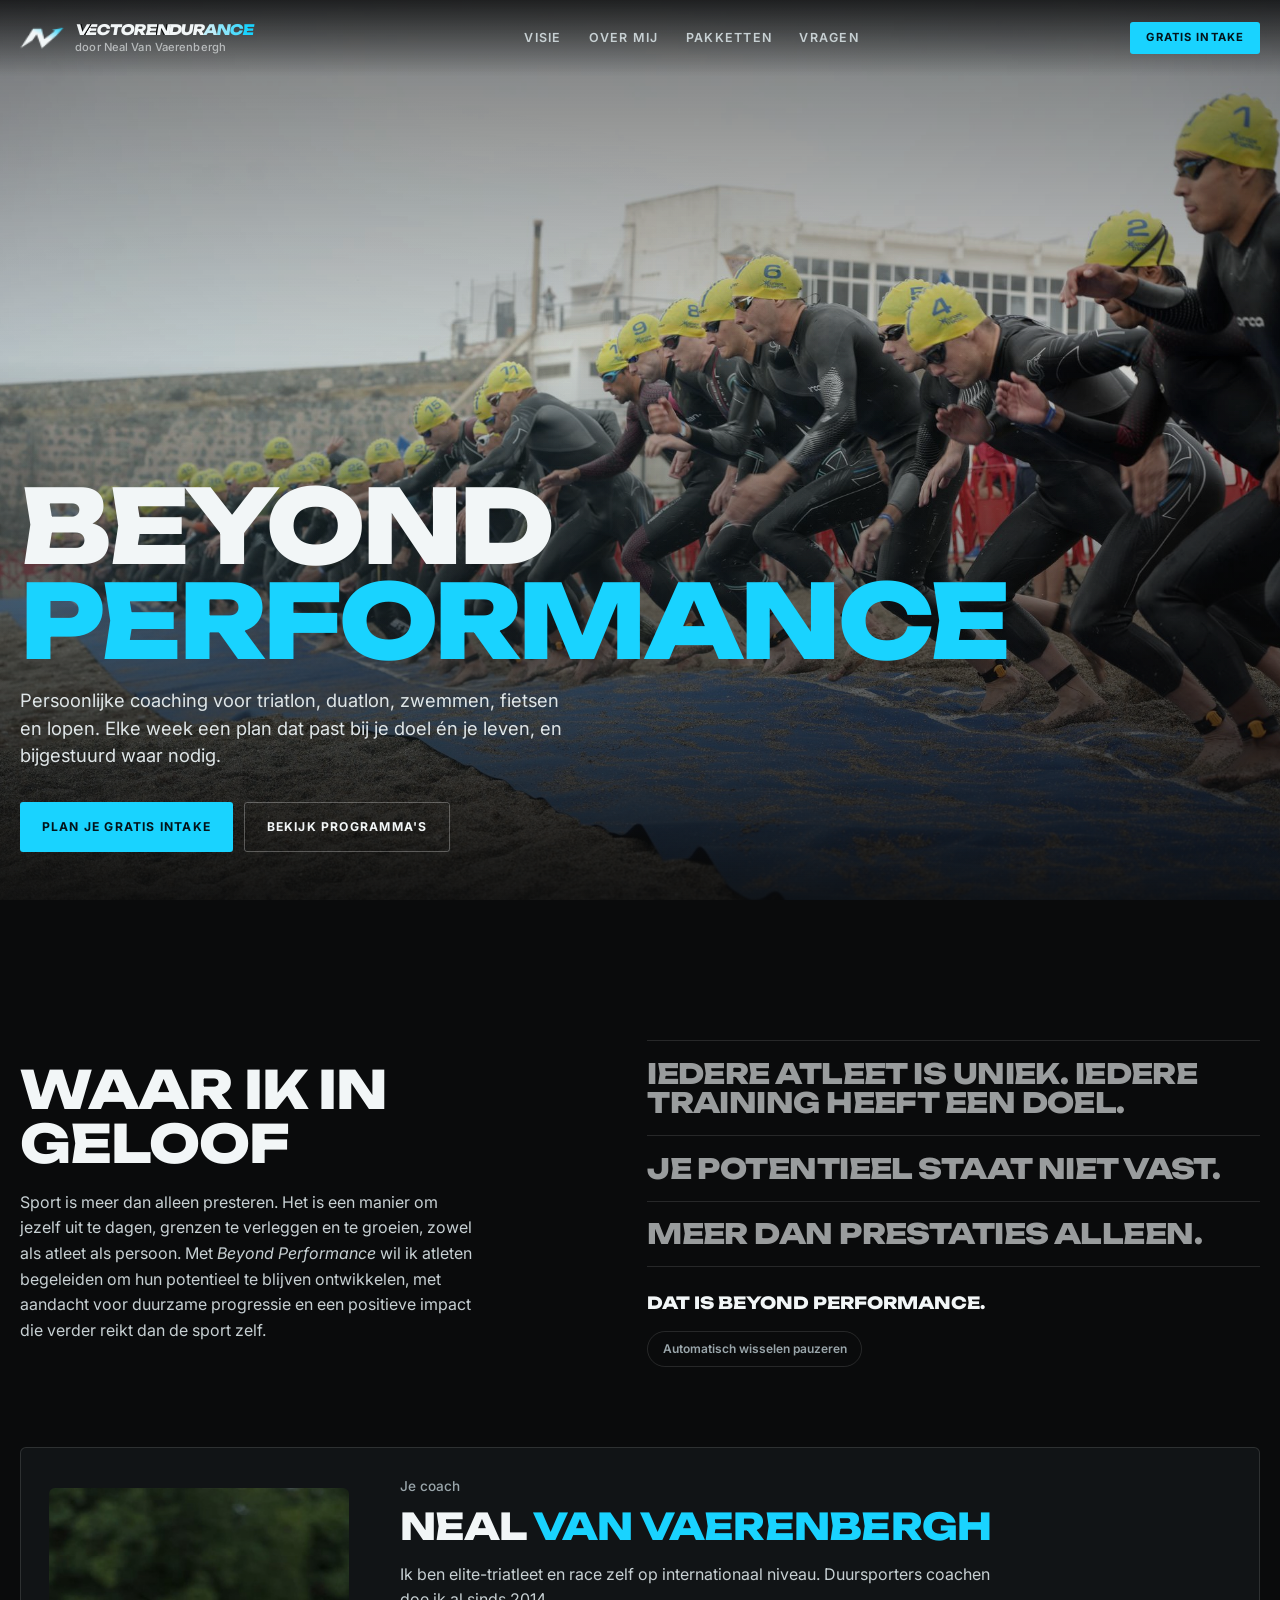
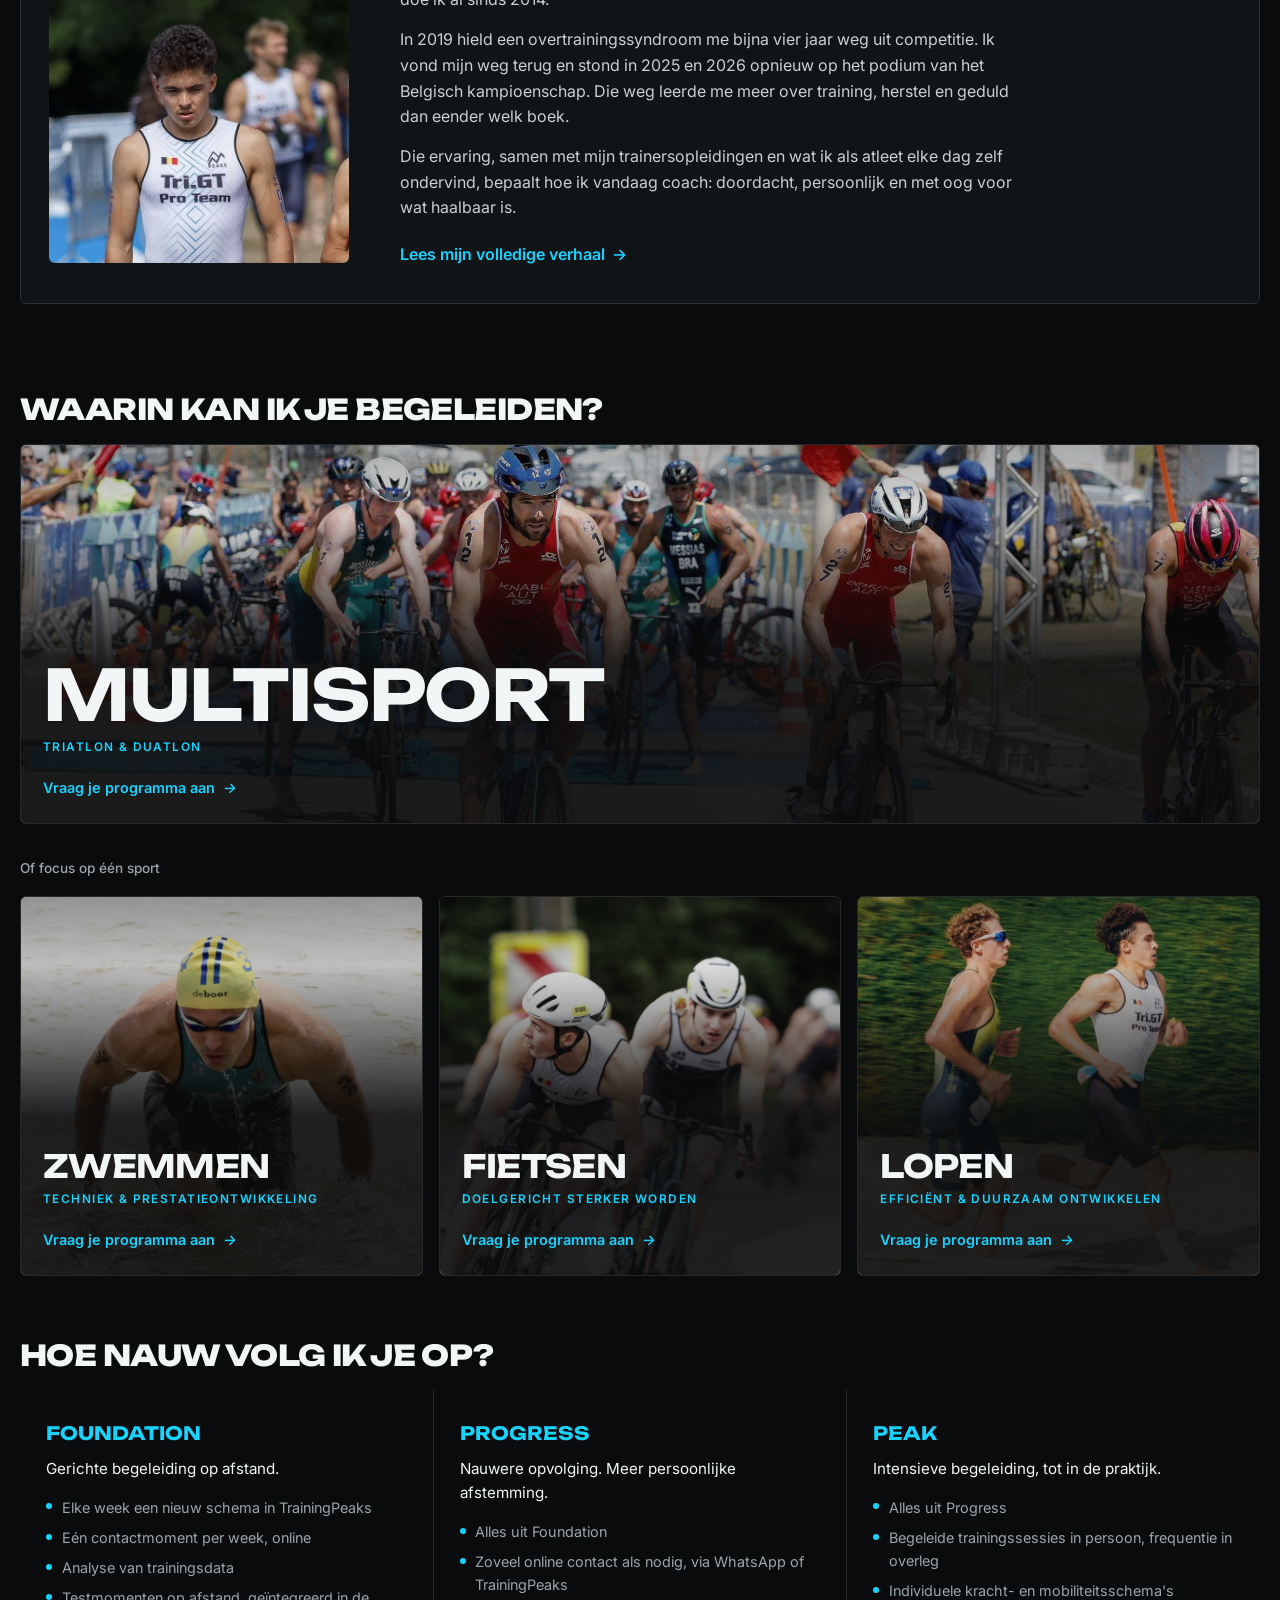
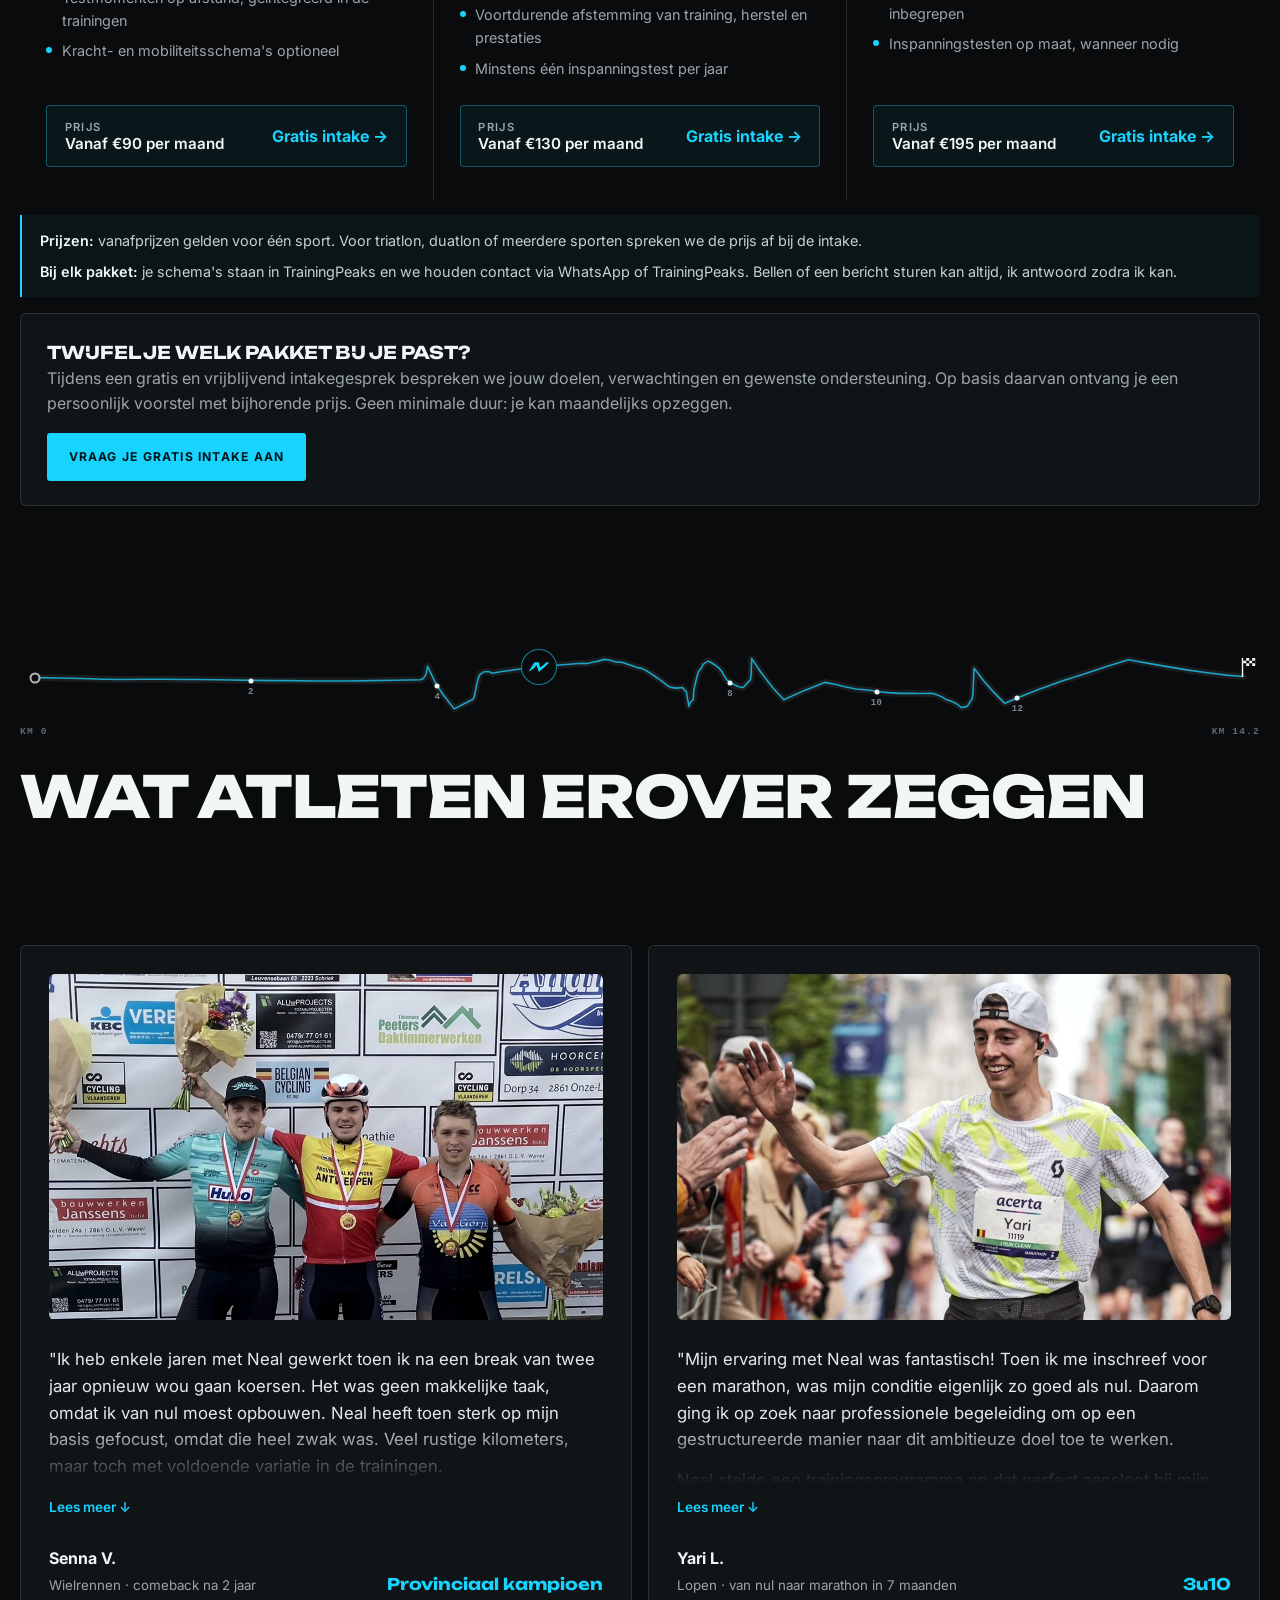
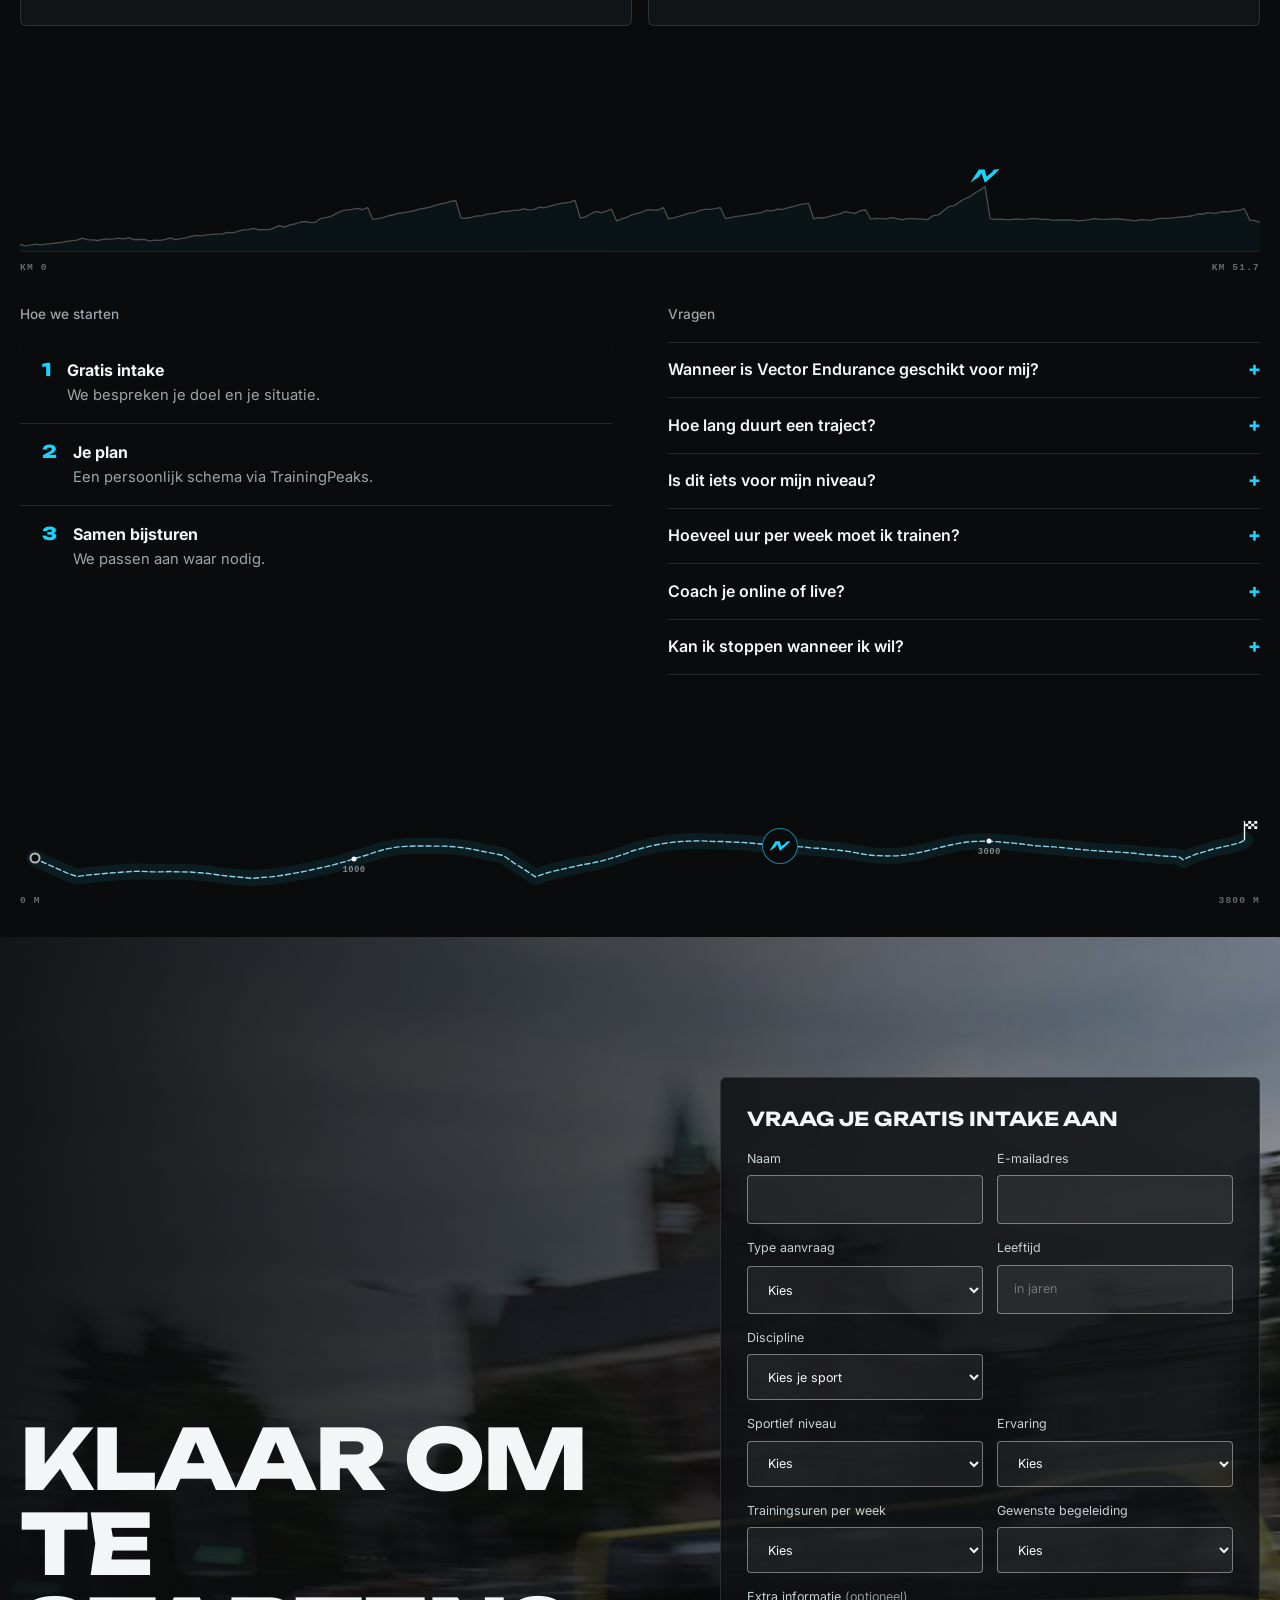
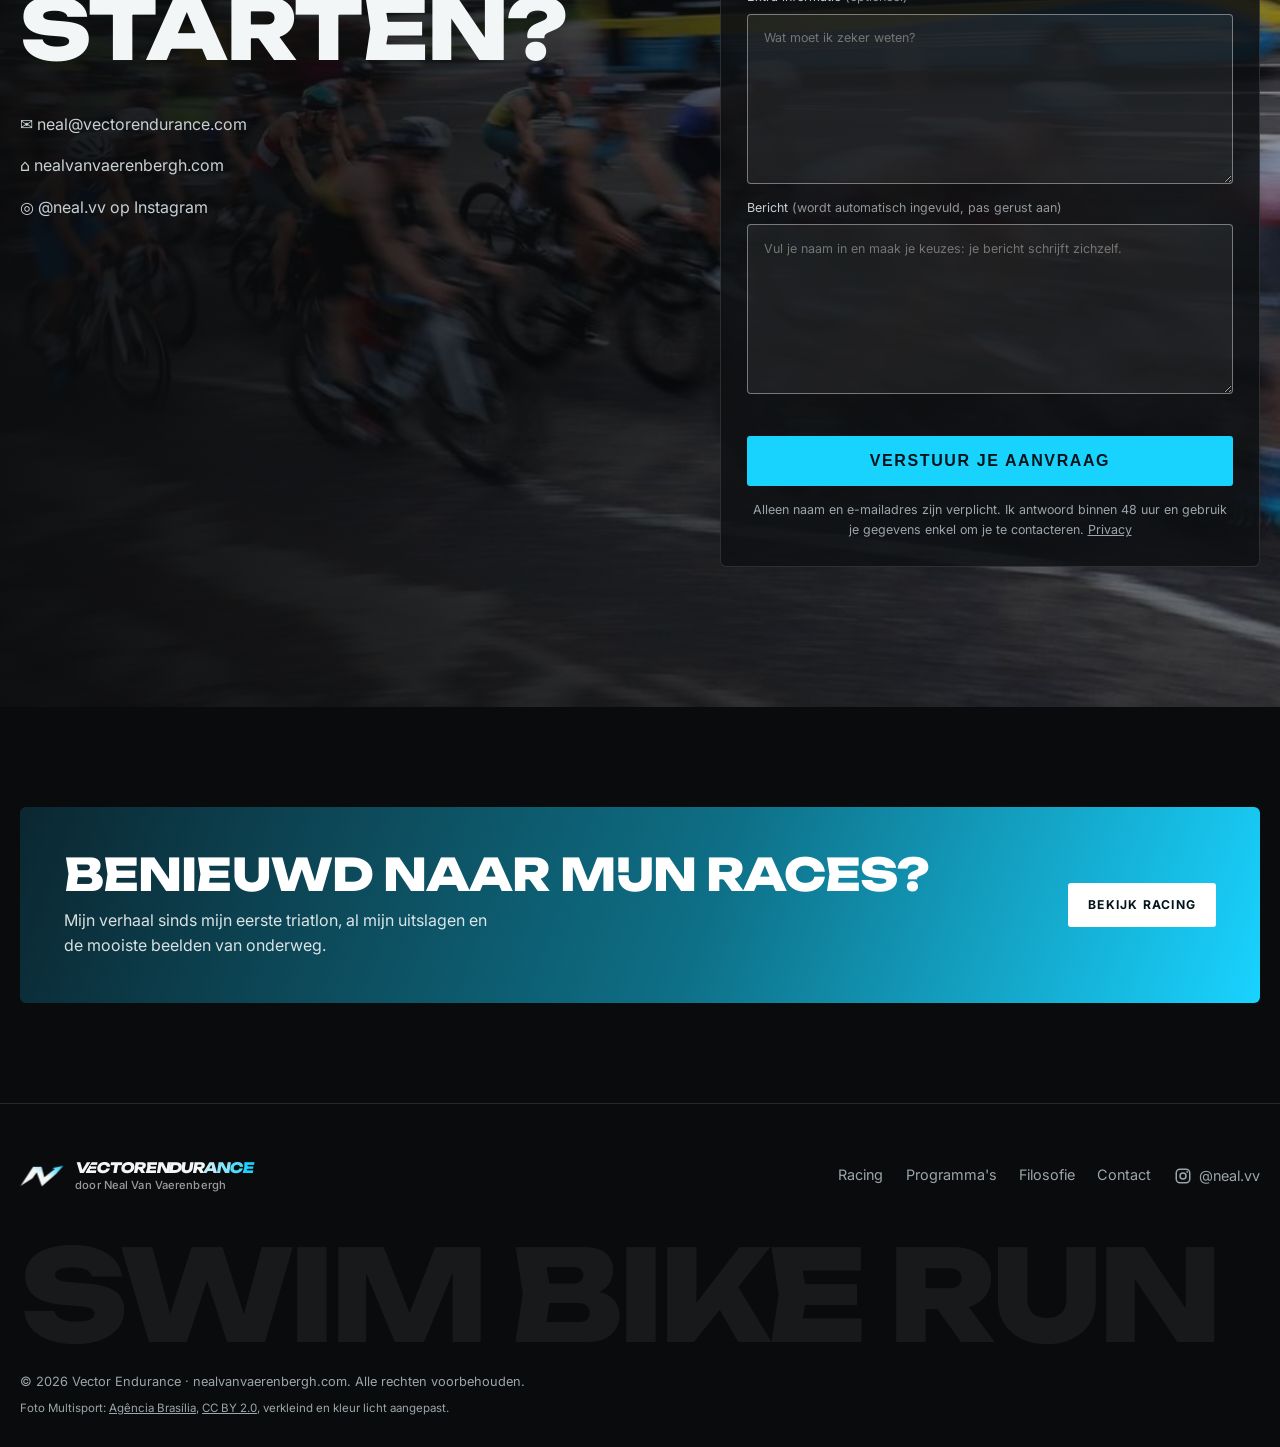
==== coaching.html @ 48473b18 "Website bijgewerkt Co-Authored-By: Claude Opus 5.5 <noreply@anthropic.com>" ====
<!DOCTYPE html>
<html lang="nl">
<head>
<meta charset="UTF-8">
<meta name="viewport" content="width=device-width, initial-scale=1.0">
<script>document.documentElement.classList.add('js')</script>
<title>Vector Endurance — Triatloncoaching door Neal Van Vaerenbergh</title>
<meta name="description" content="Triatlon-, zwem-, fiets- en loopcoaching door elite-triatleet Neal Van Vaerenbergh: Foundation, Progress of Peak, voor elk niveau. Vraag je gratis intake aan.">
<link rel="canonical" href="https://nealvanvaerenbergh.com/coaching">
<meta property="og:type" content="website">
<meta property="og:url" content="https://nealvanvaerenbergh.com/coaching">
<meta property="og:site_name" content="Vector Endurance">
<meta property="og:title" content="Vector Endurance — Triatloncoaching door Neal Van Vaerenbergh">
<meta property="og:description" content="Triatlon-, zwem-, fiets- en loopcoaching door elite-triatleet Neal Van Vaerenbergh: Foundation, Progress of Peak, voor elk niveau. Vraag je gratis intake aan.">
<meta property="og:image" content="https://nealvanvaerenbergh.com/photos/coaching/hero.jpg">
<meta property="og:image:width" content="2000">
<meta property="og:image:height" content="1333">
<meta property="og:image:alt" content="Zwemstart op het strand: triatleten in wetsuit sprinten de zee in">
<meta property="og:locale" content="nl_BE">
<meta name="twitter:card" content="summary_large_image">
<meta name="theme-color" content="#0a0b0c">
<link rel="icon" type="image/svg+xml" href="favicon.svg">
<link rel="apple-touch-icon" href="apple-touch-icon.png">
<link rel="stylesheet" href="logos.css?v=6">
<link rel="preconnect" href="https://fonts.googleapis.com">
<link rel="preconnect" href="https://fonts.gstatic.com" crossorigin>
<link href="https://fonts.googleapis.com/css2?family=Unbounded:wght@700;800&family=Inter:wght@400;500;600&display=swap" rel="stylesheet">
<script type="application/ld+json">
{
  "@context": "https://schema.org",
  "@type": "ProfessionalService",
  "@id": "https://nealvanvaerenbergh.com/coaching#service",
  "name": "Vector Endurance",
  "url": "https://nealvanvaerenbergh.com/coaching",
  "image": "https://nealvanvaerenbergh.com/photos/coaching/hero.jpg",
  "description": "Triatlon-, zwem-, fiets- en loopcoaching op maat door elite-triatleet Neal Van Vaerenbergh, met begeleiding op drie niveaus: Foundation, Progress en Peak.",
  "serviceType": "Triatloncoaching",
  "areaServed": { "@type": "Country", "name": "België" },
  "inLanguage": "nl",
  "email": "neal@vectorendurance.com",
  "founder": { "@id": "https://nealvanvaerenbergh.com/#neal", "@type": "Person", "name": "Neal Van Vaerenbergh" },
  "sameAs": ["https://www.instagram.com/neal.vv/"]
}
</script>
<style>
  :root {
    --bg: #0a0b0c;
    --bg-2: #111416;
    --ink: #f2f6f7;
    --muted: #9aa6ab;
    --line: rgba(255,255,255,.12);
    --glass: rgba(255,255,255,.08);
    --accent: #19d3ff;
    --accent-ink: #03141b;
    --radius: 22px;
    --display: 'Unbounded', system-ui, sans-serif;
    --body: 'Inter', system-ui, sans-serif;
  }
  * { box-sizing: border-box; margin: 0; padding: 0; }
  html { scroll-behavior: smooth; }
  .sr-only { position: absolute; width: 1px; height: 1px; padding: 0; margin: -1px; overflow: hidden; clip: rect(0 0 0 0); white-space: nowrap; border: 0; }
  body { background: var(--bg); color: var(--ink); font-family: var(--body); line-height: 1.6; -webkit-font-smoothing: antialiased; overflow-x: hidden; }
  img { display: block; max-width: 100%; height: auto; }
  a { color: inherit; text-decoration: none; }
  :focus-visible { outline: 2px solid var(--accent); outline-offset: 3px; }
  .skip { position: absolute; left: 16px; top: -60px; z-index: 100; padding: .6rem 1rem; border-radius: 999px; background: var(--accent); color: var(--accent-ink); font-weight: 600; }
  .skip:focus { top: 16px; }
  .wrap { width: min(1240px, 100% - 32px); margin-inline: auto; }
  .label { font-size: .72rem; letter-spacing: .14em; text-transform: uppercase; color: var(--muted); font-weight: 600; }
  .accent { color: var(--accent); }
  .glass { background: var(--glass); border: 1px solid var(--line); backdrop-filter: blur(18px) saturate(140%); -webkit-backdrop-filter: blur(18px) saturate(140%); border-radius: var(--radius); }
  .pill { display: inline-flex; align-items: center; gap: .5rem; padding: .7rem 1.2rem; border-radius: 999px; font-weight: 600; font-size: .9rem; transition: transform .2s, background .2s; }
  .pill:hover { transform: translateY(-2px); }
  .pill-accent { background: var(--accent); color: var(--accent-ink); }
  .pill-ghost { border: 1px solid var(--line); background: rgba(255,255,255,.06); }
  .pill-ghost:hover { background: rgba(255,255,255,.14); }
  h2 { font-family: var(--display); font-weight: 800; font-size: min(clamp(1.8rem, 5vw, 3.6rem), (100vw - 2rem) / 11.8); line-height: 1.02; text-transform: uppercase; letter-spacing: -.02em; }
  section { padding: clamp(80px, 12vw, 140px) 0; }

  /* ---------- Header ---------- */
  header { position: fixed; inset: 0 0 auto; z-index: 50; padding: 16px 0; transition: background .3s; background: linear-gradient(rgba(10,11,12,.8), rgba(10,11,12,0)); }
  header.scrolled { background: rgba(10,11,12,.75); backdrop-filter: blur(14px); -webkit-backdrop-filter: blur(14px); border-bottom: 1px solid var(--line); }
  .nav { display: flex; align-items: center; justify-content: space-between; gap: 1rem; }
  /* Logo-stijlen staan in logos.css */
  .logo-preview { position: fixed; z-index: 60; left: 50%; bottom: 16px; transform: translateX(-50%); display: flex; flex-wrap: wrap; justify-content: center; gap: 4px; padding: 6px; border-radius: 999px; max-width: calc(100% - 24px); }
  .logo-preview span { padding: .4rem .7rem; font-size: .72rem; color: var(--muted); }
  .logo-preview button { border: 0; cursor: pointer; padding: .4rem .8rem; border-radius: 999px; font: 600 .75rem var(--body); color: var(--ink); background: rgba(255,255,255,.08); }
  .logo-preview button[aria-pressed="true"] { background: var(--accent); color: var(--accent-ink); }
  .nav-links { display: none; gap: .4rem; }
  .nav-links a { padding: .55rem 1rem; border-radius: 999px; font-size: .85rem; background: rgba(255,255,255,.07); border: 1px solid var(--line); transition: background .2s; }
  .nav-links a:hover { background: rgba(255,255,255,.16); }
  .nav-cta { display: none; }
  .nav > * { min-width: 0; }
  .brand { min-height: 44px; }
  .burger { flex: none; width: 44px; height: 44px; border-radius: 50%; border: 1px solid var(--line); background: rgba(255,255,255,.07); color: var(--ink); display: grid; place-items: center; cursor: pointer; }
  .mobile-menu { display: none; position: fixed; inset: 74px 16px auto; max-height: calc(100vh - 90px); max-height: calc(100svh - 90px); overflow-y: auto; padding: 1rem; flex-direction: column; gap: .3rem; z-index: 49; background: rgba(15,17,19,.92); }
  .mobile-menu.open { display: flex; }
  .mobile-menu a { padding: .8rem 1rem; border-radius: 14px; }
  .mobile-menu a:hover { background: rgba(255,255,255,.08); }
  @media (min-width: 960px) {
    .nav-links, .nav-cta { display: flex; }
    .burger, .mobile-menu, .mobile-menu.open { display: none; }
  }

  /* ---------- Hero ---------- */
  .hero { position: relative; min-height: 100vh; min-height: 100svh; display: flex; align-items: flex-end; padding: 130px 0 48px; overflow: hidden; }
  .hero-bg { position: absolute; inset: 0; z-index: -2; }
  .hero-bg img { width: 100%; height: 100%; object-fit: cover; transform: scale(1.08); animation: slowzoom 18s ease-out forwards; filter: saturate(.8) contrast(1.1); }
  @keyframes slowzoom { to { transform: scale(1); } }
  .hero::before { content: ''; position: absolute; inset: 0; z-index: -1; background: linear-gradient(180deg, rgba(10,11,12,.55) 0%, rgba(10,11,12,.15) 40%, rgba(10,11,12,.92) 100%), radial-gradient(ellipse at 20% 60%, rgba(25,211,255,.08), transparent 60%); }
  .hero-grid { display: grid; gap: 28px; }
  .hero-grid > *, .how-grid > *, .contact-grid > *, .programs > *, .quotes > *, .steps > *, .form-row > * { min-width: 0; }
  /* "PERFORMANCE." is ±10,4× de letterhoogte breed: op kleine schermen krimpt de titel mee met de breedte */
  .hero h1 { font-family: var(--display); font-weight: 800; text-transform: uppercase; line-height: .92; letter-spacing: -.035em; font-size: min(clamp(2.6rem, 8vw, 6.6rem), (100vw - 2rem) / 10.8); }
  .hero h1 span { display: block; }
  .hero-actions { display: flex; flex-wrap: wrap; gap: .7rem; margin-top: 2rem; }

  .section-head { display: flex; flex-wrap: wrap; justify-content: space-between; align-items: end; gap: 1.5rem; margin-bottom: 48px; }
  .section-head p { max-width: 420px; color: var(--muted); }

  /* ---------- Filosofie: drie principes ---------- */
  .steps { display: grid; gap: 1px; background: var(--line); border-radius: var(--radius); overflow: hidden; }
  .step { background: var(--bg); padding: 30px 26px 34px; transition: background .3s; }
  .step:hover { background: var(--bg-2); }
  .philo-tag { display: inline-flex; align-items: center; gap: .7rem; font-size: .9rem; font-weight: 600; letter-spacing: .14em; text-transform: uppercase; color: var(--accent); }
  .philo-tag::before { content: ''; width: 32px; height: 2px; background: var(--accent); }
  .philo { display: grid; gap: 36px; }
  @media (min-width: 900px) { .philo { grid-template-columns: 1fr 1.1fr; gap: 70px; align-items: center; } .philo > * { min-width: 0; } .philo h2 { font-size: min(3.6rem, (min(100vw - 32px, 1240px) - 70px) / 2.1 / 10.6); } }
  .principles { border-top: 1px solid var(--line); }
  .pr { position: relative; border-bottom: 1px solid var(--line); }
  .pr button { width: 100%; border: 0; background: none; cursor: pointer; text-align: left; padding: 1.1rem 0; font: 800 clamp(1.15rem, 2.4vw, 1.75rem)/1.05 var(--display); text-transform: uppercase; letter-spacing: -.02em; color: rgba(242,246,247,.62); transition: color .3s; }
  .pr button:hover, .pr button:focus-visible { color: var(--ink); }
  .pr button[aria-expanded="true"] { color: var(--accent); }
  .pr-body { display: grid; grid-template-rows: 0fr; transition: grid-template-rows .4s cubic-bezier(.2,.8,.2,1); }
  .pr-body > div { overflow: hidden; }
  .pr-body p { overflow: hidden; color: #c7d0d3; max-width: 460px; }
  .pr-body p + p { margin-top: .2rem; }
  .philo-sub { margin-top: 1rem; font-family: var(--display); font-weight: 700; font-size: clamp(.9rem, 1.5vw, 1.1rem); letter-spacing: .03em; text-transform: uppercase; color: var(--accent); }
  .philo-intro { margin-top: 1.2rem; color: #c7d0d3; max-width: 460px; }
  .philo-close { margin-top: 1.4rem; font-family: var(--display); font-weight: 800; font-size: 1.05rem; text-transform: uppercase; color: var(--ink); }
  .pr-toggle { margin-top: .9rem; border: 1px solid var(--line); background: none; color: var(--muted); font: 600 .75rem var(--body); padding: .45rem .9rem; border-radius: 999px; cursor: pointer; min-height: 36px; }
  .pr-toggle:hover { color: var(--ink); }
  .pr button[aria-expanded="false"] + .pr-body { visibility: hidden; transition: grid-template-rows .4s cubic-bezier(.2,.8,.2,1), visibility 0s .4s; }
  .pr button[aria-expanded="true"] + .pr-body { grid-template-rows: 1fr; }
  .pr button[aria-expanded="true"] + .pr-body p { padding-bottom: 1.2rem; }
  /* Voortgangslijn onder het open principe zolang ze vanzelf wisselen */
  .principles.auto .pr:has([aria-expanded="true"])::after { content: ''; position: absolute; left: 0; bottom: -1px; height: 2px; width: 100%; background: var(--accent); transform-origin: left; animation: prog 5s linear forwards; }
  @keyframes prog { from { transform: scaleX(0); } }
  .step p { color: var(--muted); font-size: .92rem; }

  /* ---------- Reviews ---------- */
  .quotes { display: grid; gap: 16px; }
  .quote { padding: 28px; display: flex; flex-direction: column; justify-content: space-between; gap: 1.6rem; }
  .quote blockquote { font-size: 1.05rem; color: #e4eaec; }
  .quote .who { display: flex; justify-content: space-between; align-items: end; gap: 1rem; }
  .quote .who b { display: block; }
  .quote .who small { color: var(--muted); }
  .quote .result { font-family: var(--display); font-weight: 700; color: var(--accent); font-size: 1rem; white-space: nowrap; }
  @media (min-width: 900px) { .quotes { grid-template-columns: repeat(3, 1fr); } }
  /* Testimonials-carrousel: 3 kaarten naast elkaar (1 op gsm, 2 op tablet), scroll-snap + slepen met de muis */
  .t-track { --cols: 1; --gap: 16px; display: grid; grid-auto-flow: column; grid-auto-columns: calc((100% - (var(--cols) - 1) * var(--gap)) / var(--cols)); gap: var(--gap); overflow-x: auto; scroll-snap-type: x mandatory; scroll-behavior: smooth; overscroll-behavior-x: contain; scrollbar-width: none; cursor: grab; padding-bottom: 4px; }
  .t-track::-webkit-scrollbar { display: none; }
  .t-track > .quote { scroll-snap-align: start; min-height: 260px; user-select: none; transition: border-color .3s, transform .4s cubic-bezier(.2,.8,.2,1); }
  .t-track > .quote:hover { border-color: rgba(25,211,255,.45); }
  .quote.has-photo { justify-content: flex-start; }
  .quote .t-photo { width: 100%; aspect-ratio: 16 / 10; object-fit: cover; object-position: 50% 50%; border-radius: calc(var(--radius) - 8px); filter: grayscale(.25) contrast(1.05); pointer-events: none; }
  .quote.has-photo .who { margin-top: auto; }
  .t-track { align-items: start; }
  /* Lange testimonial: eerst een stukje met een zachte fade, "Lees meer" klapt de volledige tekst open */
  .t-text p + p { margin-top: .8em; }
  .t-text.clamp { max-height: 8.2em; overflow: hidden; -webkit-mask-image: linear-gradient(#000 55%, transparent); mask-image: linear-gradient(#000 55%, transparent); }
  .t-more { align-self: flex-start; margin-top: -1rem; padding: .35rem 0; border: 0; background: none; color: var(--accent); font: 600 .85rem var(--body); cursor: pointer; }
  .t-more::after { content: ' ↓'; }
  .t-more[aria-expanded="true"]::after { content: ' ↑'; }
  .t-more:hover { text-decoration: underline; }
  .t-track.drag { cursor: grabbing; scroll-snap-type: none; scroll-behavior: auto; }
  .t-track.drag > .quote { transform: scale(.985); }
  .t-track:focus-visible { outline-offset: 6px; }
  @media (min-width: 640px) { .t-track { --cols: 2; } }
  @media (min-width: 900px) { .t-track { --cols: 3; } }
  /* Minder kaarten dan kolommen (bv. 2 testimonials): de kaarten vullen de breedte, pijlen en bolletjes verdwijnen */
  @media (min-width: 900px) { .t-track[data-count="2"] { --cols: 2; } .t-track[data-count="1"] { --cols: 1; } }
  .t-nav { display: flex; gap: .5rem; }
  .t-btn { width: 46px; height: 46px; border-radius: 50%; border: 1px solid var(--line); background: var(--glass); color: var(--ink); font: 600 1.1rem var(--body); cursor: pointer; transition: background .25s, color .25s, border-color .25s, opacity .25s; }
  .t-btn:hover:not(:disabled) { background: var(--accent); color: var(--accent-ink); border-color: var(--accent); }
  .t-btn:disabled { opacity: .3; cursor: default; }
  .t-dots { display: flex; justify-content: center; gap: 6px; margin-top: 22px; }
  .t-dots i { width: 6px; height: 6px; border-radius: 3px; background: var(--line); transition: width .35s cubic-bezier(.2,.8,.2,1), background .35s; }
  .t-dots i.on { width: 22px; background: var(--accent); }

  /* ---------- Zo werkt het + veelgestelde vragen ---------- */
  .how-grid { display: grid; gap: 32px; }
  @media (min-width: 900px) { .how-grid { grid-template-columns: 1fr 1fr; gap: 56px; align-items: start; } }
  .how { list-style: none; display: grid; gap: 1px; margin-top: 1rem; background: var(--line); border-radius: var(--radius); overflow: hidden; }
  .how li { display: grid; grid-template-columns: auto 1fr; gap: 0 1rem; align-items: baseline; padding: 16px 22px; background: var(--bg); }
  .how i { grid-row: span 2; font: normal 800 1.1rem var(--display); color: var(--accent); }
  .how span, .faq p { color: var(--muted); font-size: .92rem; }
  .faq { margin-top: 1rem; border-top: 1px solid var(--line); }
  .faq details { border-bottom: 1px solid var(--line); }
  .faq summary { display: flex; justify-content: space-between; gap: 1rem; padding: .9rem 0; font-weight: 600; cursor: pointer; list-style: none; }
  .faq summary::-webkit-details-marker { display: none; }
  .faq summary::after { content: '+'; font: 700 1.1rem/1.4 var(--display); color: var(--accent); }
  .faq details[open] summary::after { content: '–'; }
  .faq p { padding-bottom: 1rem; max-width: 520px; }

  /* ---------- Programma's: fotokaarten, prijs op aanvraag ---------- */
  .programs { display: grid; gap: 16px; }
  .program { position: relative; display: flex; flex-direction: column; justify-content: flex-end; min-height: 380px; padding: 22px; border-radius: var(--radius); overflow: hidden; isolation: isolate; border: 1px solid var(--line); transition: border-color .3s; }
  .program > img { position: absolute; inset: 0; width: 100%; height: 100%; object-fit: cover; z-index: -2; filter: saturate(.85); transition: transform .8s; }
  .program:hover > img { transform: scale(1.06); }
  .program::after { content: ''; position: absolute; inset: 0; z-index: -1; background: linear-gradient(180deg, rgba(10,11,12,.35), rgba(10,11,12,.15) 18%, rgba(10,11,12,.9) 58%); }
  .program:hover { border-color: rgba(25,211,255,.55); }
  .philo { margin-bottom: clamp(48px, 7vw, 80px); }
  .program h3 { font-family: var(--display); font-size: min(2rem, (100vw - 5rem) / 7.6); line-height: 1; text-transform: uppercase; letter-spacing: -.02em; }
  .program p { color: #d4dde0; font-size: .92rem; margin: .6rem 0 1rem; max-width: 460px; }
  .program .sub { font-size: .74rem; font-weight: 600; letter-spacing: .12em; text-transform: uppercase; color: var(--accent); margin: .5rem 0 0; }
  .program ul { list-style: none; display: flex; flex-wrap: wrap; gap: .4rem; }
  .program li { font-size: .74rem; padding: .3rem .7rem; border-radius: 999px; background: rgba(255,255,255,.12); backdrop-filter: blur(8px); -webkit-backdrop-filter: blur(8px); }
  .program .go { display: inline-flex; gap: .5rem; margin-top: 1.2rem; font-weight: 600; font-size: .9rem; color: var(--accent); transition: gap .3s; }
  .program:hover .go { gap: .9rem; }
  /* Multisport: zelfde kaart als de andere, de foto vult het hele blok */
  .program-multi > img { object-position: 50% 50%; }
  .program-multi h3 { font-size: min(clamp(2.4rem, 6vw, 4.4rem), (100vw - 5rem) / 8.6); }
  .programs-sub { margin-top: 18px; }
  @media (min-width: 900px) {
    .programs { grid-template-columns: repeat(3, 1fr); }
    .program-multi, .programs-sub { grid-column: 1 / -1; }
  }
  .levels-head { margin: 64px 0 18px; }
  .levels-head h2 { font-family: var(--display); line-height: 1.1; font-size: clamp(1.3rem, 3vw, 1.8rem); text-transform: uppercase; margin-top: .6rem; }
  .levels .step h3 { font-family: var(--display); font-size: 1.15rem; margin-bottom: .5rem; text-transform: uppercase; color: var(--accent); }
  .levels .step .tag { color: var(--ink); font-size: .95rem; margin-bottom: .9rem; }
  @media (min-width: 700px) { .steps.levels { grid-template-columns: repeat(3, 1fr); } }
  .levels ul { list-style: none; display: grid; gap: .45rem; font-size: .9rem; color: var(--muted); }
  .levels li { display: flex; gap: .6rem; }
  .levels li::before { content: ''; flex: none; width: 6px; height: 6px; margin-top: .55em; border-radius: 50%; background: var(--accent); }
  /* Prijs op aanvraag: onderaan elke kaart, klikken = naar de intake met dit niveau al ingevuld */
  .levels .step { display: flex; flex-direction: column; }
  .levels ul { margin-bottom: 1.6rem; }
  .price { margin-top: auto; display: flex; justify-content: space-between; align-items: center; gap: 1rem; min-height: 48px; padding: .85rem 1.1rem; border-radius: 14px; border: 1px solid rgba(25,211,255,.35); background: rgba(25,211,255,.06); transition: background .25s, border-color .25s, transform .25s; }
  .price span { display: grid; line-height: 1.25; }
  .price small { font-size: .7rem; letter-spacing: .12em; text-transform: uppercase; color: var(--muted); font-weight: 600; }
  .price b { font-weight: 600; font-size: .95rem; color: var(--ink); }
  .price i { font-style: normal; color: var(--accent); font-weight: 700; transition: transform .25s; }
  .price:hover { background: rgba(25,211,255,.14); border-color: var(--accent); }
  .price:hover i { transform: translateX(4px); }
  /* ---------- Je coach ---------- */
  .coach { display: grid; gap: 26px; align-items: center; padding: clamp(18px, 3vw, 28px); margin-bottom: clamp(56px, 8vw, 90px); border-radius: 28px; }
  @media (min-width: 760px) { .coach { grid-template-columns: minmax(220px, 300px) 1fr; gap: clamp(28px, 4vw, 52px); } }
  .coach-ph { border-radius: 20px; overflow: hidden; aspect-ratio: 4 / 5; max-width: 340px; }
  .coach-ph img { width: 100%; height: 100%; object-fit: cover; display: block; }
  .coach-txt h2 { font-family: var(--display); font-weight: 800; text-transform: uppercase; line-height: 1.05; font-size: clamp(1.5rem, 3.4vw, 2.3rem); margin: .6rem 0 1rem; letter-spacing: -.02em; }
  .coach-txt p:not(.label) { color: #c7d0d3; margin-bottom: .9rem; max-width: 620px; }
  .coach-link { display: inline-flex; align-items: center; gap: .45rem; min-height: 40px; color: var(--accent); font-weight: 600; text-decoration: none; }
  .coach-link i { font-style: normal; transition: transform .25s; }
  .coach-link:hover i { transform: translateX(4px); }
  .ask { display: flex; flex-wrap: wrap; justify-content: space-between; align-items: center; gap: 1rem 2rem; margin-top: 16px; padding: 24px 26px; }
  .ask b { font-family: var(--display); font-size: 1.1rem; text-transform: uppercase; display: block; }
  .muted { color: var(--muted); }
  .credit { margin-top: .4rem; font-size: .72rem; color: var(--muted); }
  .credit a { text-decoration: underline; }
  .trust { margin-top: 14px; padding-inline: 4px; font-size: .9rem; color: var(--muted); }
  .trust b { color: var(--ink); font-weight: 600; }
  .trust a { color: var(--accent); font-weight: 600; white-space: nowrap; }

  /* ---------- Naar racing (zelfde blauwe blok als "Naar coaching" op racing.html) ---------- */
  .to-race { display: flex; flex-wrap: wrap; justify-content: space-between; align-items: center; gap: 24px; padding: clamp(26px, 4vw, 44px); border-radius: 28px; background: linear-gradient(110deg, #0b2731, #0e6f86 55%, #19d3ff); color: #fff; }
  .to-race h2 { font-size: clamp(1.6rem, 4vw, 2.8rem); line-height: 1.05; }
  .to-race p { color: rgba(255,255,255,.85); max-width: 440px; margin-top: .6rem; }
  .to-race .pill { background: #fff; color: var(--accent-ink); padding: .75rem 1.25rem; }

  /* ---------- Contact ---------- */
  .contact { position: relative; overflow: hidden; isolation: isolate; }
  .contact > img { position: absolute; inset: 0; width: 100%; height: 100%; object-fit: cover; z-index: -2; }
  .contact::after { content: ''; position: absolute; inset: 0; z-index: -1; background: linear-gradient(90deg, rgba(10,11,12,.95) 0%, rgba(10,11,12,.7) 55%, rgba(10,11,12,.4)); }
  .contact-grid { display: grid; gap: 40px; align-items: center; }
  .contact h2 { font-size: min(clamp(2.4rem, 7vw, 5.4rem), (100vw - 2rem) / 7.9); }
  @media (min-width: 900px) { .contact h2 { font-size: min(5.4rem, (min(100vw - 32px, 1240px) - 40px) * .55 / 7.9); } }
  .contact-info { margin-top: 2rem; display: flex; flex-direction: column; gap: .6rem; color: #c7d0d3; overflow-wrap: break-word; overflow-wrap: anywhere; }
  .contact-info a:hover { color: var(--accent); }
  form { padding: 26px; display: grid; gap: 14px; }
  form.glass { background: rgba(15,17,19,.85); }
  form h3 { font-family: var(--display); font-size: 1.2rem; text-transform: uppercase; }
  label { font-size: .78rem; color: #c7d0d3; display: grid; gap: .4rem; }
  input, select, textarea { font: inherit; color: var(--ink); background: rgba(255,255,255,.06); border: 1px solid rgba(255,255,255,.4); border-radius: 14px; padding: .85rem 1rem; transition: border-color .2s; min-width: 0; }
  input:focus, select:focus, textarea:focus { border-color: var(--accent); }
  select option { background: var(--bg-2); }
  textarea { min-height: 170px; resize: vertical; }
  .form-row { display: grid; gap: 14px; }
  .form-row label[hidden] { display: none; }
  @media (min-width: 560px) { .form-row { grid-template-columns: 1fr 1fr; } }
  .opt { opacity: .7; }
  form .pill { justify-content: center; border: 0; cursor: pointer; font-size: 1rem; padding: 1rem; }
  form .pill:disabled { opacity: .6; cursor: wait; transform: none; }
  .form-note { font-size: .78rem; color: var(--muted); text-align: center; }
  .form-note a { text-decoration: underline; }
  .form-err { font-size: .85rem; color: #ff8a8a; }
  .form-err:empty { margin: 0; }
  .form-ok { font-size: .85rem; color: #c7d0d3; }
  @media (min-width: 900px) { .contact-grid { grid-template-columns: 1.1fr .9fr; } }

  /* ---------- Footer ---------- */
  footer { border-top: 1px solid var(--line); padding: 50px 0 30px; }
  .foot { display: flex; flex-wrap: wrap; justify-content: space-between; gap: 2rem; }
  .foot nav { display: flex; flex-wrap: wrap; gap: 1.4rem; color: var(--muted); font-size: .9rem; }
  .foot nav a:hover { color: var(--accent); }
  .foot-big { font-family: var(--display); font-weight: 800; font-size: min(11vw, (min(100vw, 1272px) - 2rem) / 9.8); line-height: .9; letter-spacing: -.04em; color: rgba(255,255,255,.06); margin-top: 40px; text-transform: uppercase; white-space: nowrap; overflow: hidden; }
  .copy { color: var(--muted); font-size: .8rem; margin-top: 20px; }

  /* ---------- Raakvlakken: links minstens ±40px hoog ---------- */
  .trust a, .form-note a { padding: .8rem 0; }
  .contact-info { gap: 0; }
  .contact-info a { padding: .5rem 0; }
  .foot nav { gap: 0 1.4rem; }
  .foot nav a { padding: .55rem 0; }

  /* ---------- Kleine telefoons ---------- */
  @media (max-width: 359px) {
    .nav { gap: .6rem; }
    .philo-tag { font-size: .78rem; letter-spacing: .1em; gap: .5rem; }
    .philo-tag::before { width: 20px; }
    .brand { gap: .5rem; }
    .brand .logo-mark { width: 36px; height: 36px; }
    .brand .lw { font-size: .8rem; }
    .brand .lw small { font-size: .62rem; }
    .step { padding: 26px 20px 30px; }
    .quote, form { padding: 22px 18px; }
    .ask { padding: 22px 20px; }
    .how li { padding: 14px 18px; }
    .program { padding: 18px; }
  }

  /* ---------- Reveal (enkel verborgen als JS draait) ---------- */
  .reveal { transition: opacity .9s cubic-bezier(.2,.8,.2,1), transform .9s cubic-bezier(.2,.8,.2,1); }
  .js .reveal { opacity: 0; transform: translateY(36px); }
  .js .reveal.in { opacity: 1; transform: none; }
  @media (prefers-reduced-motion: reduce) {
    *, *::before, *::after { animation: none !important; transition: none !important; }
    html { scroll-behavior: auto; }
    .js .reveal { opacity: 1; transform: none; }
  }
</style>
<link rel="stylesheet" href="eigen.css?v=16">
</head>
<body>

<a href="#inhoud" class="skip">Naar inhoud</a>
<header id="top">
  <div class="wrap nav">
    <a href="index.html" class="brand" data-logo aria-label="Vector Endurance, naar de homepagina">
      <span class="lw lw-route">Vector Endurance<small>door Neal Van Vaerenbergh</small></span>
    </a>
    <nav class="nav-links" aria-label="Hoofdmenu">
      <a href="#filosofie">Visie</a>
      <a href="#coach">Over mij</a>
      <a href="#pakketten">Pakketten</a>
      <a href="#vragen">Vragen</a>
    </nav>
    <a href="#contact" class="pill pill-accent nav-cta">Gratis intake</a>
    <button class="burger" aria-label="Menu openen" aria-expanded="false" aria-controls="mobileMenu">
      <svg width="18" height="18" viewBox="0 0 24 24" fill="none" stroke="currentColor" stroke-width="2" aria-hidden="true" focusable="false"><path d="M4 7h16M4 17h16"/></svg>
    </button>
  </div>
</header>
<nav class="mobile-menu glass" id="mobileMenu" aria-label="Mobiel menu">
  <a href="#filosofie">Visie</a>
  <a href="#coach">Over mij</a>
  <a href="#pakketten">Pakketten</a>
  <a href="#vragen">Vragen</a>
  <a href="#contact" class="pill pill-accent" style="justify-content:center;margin-top:.4rem">Gratis intake</a>
</nav>

<main id="inhoud">
  <!-- ===== HERO (zonder reveal: meteen zichtbaar) ===== -->
  <section class="hero" aria-label="Intro">
    <div class="hero-bg">
      <!-- FOTO: photos/coaching/hero.jpg — zwemstart op het strand -->
      <img src="photos/coaching/hero.jpg" width="2000" height="1333" fetchpriority="high" alt="Zwemstart op het strand: triatleten in wetsuit sprinten de zee in">
    </div>
    <div class="wrap">
      <div class="hero-grid">
        <div>
          <h1>
            <span>Beyond</span>
            <span class="accent">Performance</span>
          </h1>
          <p class="hero-lead">Persoonlijke coaching voor triatlon, duatlon, zwemmen, fietsen en lopen. Elke week een plan dat past bij je doel én je leven, en bijgestuurd waar nodig.</p>
          <div class="hero-actions">
            <a href="#contact" class="pill pill-accent">Plan je gratis intake</a>
            <a href="#programmas" class="pill pill-ghost">Bekijk programma's</a>
          </div>
        </div>
      </div>
    </div>
  </section>

  <!-- ===== 2. PROGRAMMA'S: de filosofie als intro, dan de kaarten ===== -->
  <section id="programmas">
    <div class="wrap">
      <div class="philo" id="filosofie">
        <div>

          <h2 class="reveal">Waar ik in geloof</h2>
          <p class="philo-intro reveal">Sport is meer dan alleen presteren. Het is een manier om jezelf uit te dagen, grenzen te verleggen en te groeien, zowel als atleet als persoon. Met <em>Beyond Performance</em> wil ik atleten begeleiden om hun potentieel te blijven ontwikkelen, met aandacht voor duurzame progressie en een positieve impact die verder reikt dan de sport zelf.</p>
        </div>
        <!-- Standaard alles dicht; zodra de sectie in beeld is gaan ze één voor één vanzelf open, tot je er zelf op klikt. Tekst: Neal, 9 nov 2026 -->
        <div class="principles reveal" id="principles">
          <div class="pr"><button type="button" aria-controls="pr-1" aria-expanded="false">Iedere atleet is uniek. Iedere training heeft een doel.</button><div class="pr-body" id="pr-1"><div><p>Iedere atleet heeft zijn eigen ambities, mogelijkheden en uitdagingen. Daarom geloof ik in een persoonlijke aanpak, waarbij elke training een duidelijk doel heeft binnen een doordacht langetermijnplan.</p><p>Door rekening te houden met je capaciteiten, herstel en omstandigheden buiten de sport, stemmen we de trainingsbelasting af op wat voor jou haalbaar en effectief is. Zo bouwen we op een efficiënte en verantwoorde manier aan consistente vooruitgang, ongeacht je niveau of beschikbare tijd.</p></div></div></div>
          <div class="pr"><button type="button" aria-controls="pr-2" aria-expanded="false">Je potentieel staat niet vast.</button><div class="pr-body" id="pr-2"><div><p>Ik geloof dat potentieel niet vaststaat, maar voortdurend verder ontwikkeld kan worden. Wat vandaag de grens lijkt, hoeft dat morgen niet meer te zijn.</p><p>Als atleet en coach probeer ik zelf steeds de lat hoger te leggen. Niet door simpelweg meer of harder te werken, maar door kritisch te blijven, bij te leren en te zoeken naar manieren om beter te worden. Die ingesteldheid vormt ook de basis van mijn coaching.</p></div></div></div>
          <div class="pr"><button type="button" aria-controls="pr-3" aria-expanded="false">Meer dan prestaties alleen.</button><div class="pr-body" id="pr-3"><div><p>Het najagen van ambities is een proces waarin je voortdurend keuzes maakt, ontdekt wat werkt en leert uit wat anders loopt dan verwacht. Wie daarvoor openstaat, kan uit die ervaringen inzichten halen die ook op andere vlakken van het leven waardevol zijn.</p><p>Hoeveel plaats sport inneemt, verschilt van persoon tot persoon. Voor een topsporter kan die terecht de hoogste prioriteit hebben, terwijl anderen hun trainingen combineren met werk, gezin of andere verantwoordelijkheden. In beide gevallen wil ik een aanpak vinden die jouw ambities maximaal ondersteunt en tegelijk op lange termijn haalbaar blijft.</p></div></div></div>
          <p class="philo-close">Dat is Beyond Performance.</p>
          <button type="button" class="pr-toggle" aria-pressed="false" hidden>Automatisch wisselen pauzeren</button>
        </div>
      </div>
      <!-- Eigen foto's uit photos/coaching/ (multisport: stockfoto). Teksten: e-mail van Neal, 3 nov 2026 -->
      <!-- Je coach: korte voorstelling met link naar het volledige verhaal op de racingpagina. Foto: photos/racing/galerij-10.jpg (Neal) -->
      <div class="coach glass reveal" id="coach">
        <figure class="coach-ph"><img src="photos/racing/galerij-10.jpg?v=2" width="644" height="805" loading="lazy" alt="Neal Van Vaerenbergh in de trisuit van het Tri.GT Pro Team"></figure>
        <div class="coach-txt">
          <p class="label">Je coach</p>
          <h2>Neal <span class="accent">Van Vaerenbergh</span></h2>
          <p>Ik ben elite-triatleet en race zelf op internationaal niveau. Duursporters coachen doe ik al sinds 2014.</p>
          <p>In 2019 hield een overtrainingssyndroom me bijna vier jaar weg uit competitie. Ik vond mijn weg terug en stond in 2025 en 2026 opnieuw op het podium van het Belgisch kampioenschap. Die weg leerde me meer over training, herstel en geduld dan eender welk boek.</p><p>Die ervaring, samen met mijn trainersopleidingen en wat ik als atleet elke dag zelf ondervind, bepaalt hoe ik vandaag coach: doordacht, persoonlijk en met oog voor wat haalbaar is.</p>
          <a href="racing.html#mijn-verhaal" class="coach-link">Lees mijn volledige verhaal <i>→</i></a>
        </div>
      </div>
      <div class="levels-head reveal" style="margin-top:0"><h2>Waarin kan ik je begeleiden?</h2></div>
      <div class="programs">
        <a class="program program-multi reveal" href="#contact" data-program="Multisport">
          <!-- Foto: World Triathlon Cup Brasília 2023, elite mannen verlaten de wisselzone. Agência Brasília, CC BY 2.0 (https://commons.wikimedia.org/wiki/File:2023-10-15_Etapa_de_Bras%C3%ADlia-DF_da_Copa_do_Mundo_de_Triathlon_44.jpg). Vorige foto (Neal, © A. Lallout): photos/coaching/multisport-eliteman.jpg -->
          <img src="photos/coaching/multisport.jpg" width="1800" height="1200" loading="lazy" alt="Elite-triatleten verlaten met hun fiets de wisselzone tijdens de World Triathlon Cup in Brasília">
          <div>
            <h3>Multisport</h3>
            <p class="sub">Triatlon &amp; duatlon</p>
            <span class="go">Vraag je programma aan <i>→</i></span>
          </div>
        </a>
        <p class="label programs-sub reveal">Of focus op één sport</p>
        <a class="program reveal" href="#contact" data-program="Zwemmen">
          <img src="photos/coaching/zwemmen.jpg?v=3" width="938" height="800" loading="lazy" style="object-position:50% 28%" alt="Neal Van Vaerenbergh komt met gele badmuts uit het open water tijdens een triatlon">
          <div>
            <h3>Zwemmen</h3>
            <p class="sub">Techniek &amp; prestatieontwikkeling</p>
            <span class="go">Vraag je programma aan <i>→</i></span>
          </div>
        </a>
        <a class="program reveal" href="#contact" data-program="Fietsen">
          <img src="photos/coaching/fietsen.jpg?v=2" width="1200" height="800" loading="lazy" alt="Neal Van Vaerenbergh stuurt zijn fiets door een bocht tijdens een wedstrijd">
          <div>
            <h3>Fietsen</h3>
            <p class="sub">Doelgericht sterker worden</p>
            <span class="go">Vraag je programma aan <i>→</i></span>
          </div>
        </a>
        <a class="program reveal" href="#contact" data-program="Lopen">
          <img src="photos/coaching/lopen.jpg" width="1200" height="800" loading="lazy" alt="Neal Van Vaerenbergh loopt zij aan zij met een concurrent">
          <div>
            <h3>Lopen</h3>
            <p class="sub">Efficiënt &amp; duurzaam ontwikkelen</p>
            <span class="go">Vraag je programma aan <i>→</i></span>
          </div>
        </a>
      </div>

      <!-- Begeleidingsniveaus Foundation / Progress / Peak, met vanafprijs voor één sport (Neal, 16 nov 2026: €90 / €130 / €195 per maand; Peak vanaf = ± 2 sessies in persoon per maand, meer in overleg; meerdere sporten +€20 à €30). Exacte prijs na de intake. Teksten: e-mail van Neal, 3 nov 2026 -->
      <div class="levels-head reveal" id="pakketten"><h2>Hoe nauw volg ik je op?</h2></div>
      <div class="steps levels reveal">
        <div class="step"><h3>Foundation</h3><p class="tag">Gerichte begeleiding op afstand.</p><ul><li>Elke week een nieuw schema in TrainingPeaks</li><li>Eén contactmoment per week, online</li><li>Analyse van trainingsdata</li><li>Testmomenten op afstand, geïntegreerd in de trainingen</li><li>Kracht- en mobiliteitsschema's optioneel</li></ul><a class="price" href="#contact" data-level="Foundation"><span><small>Prijs</small><b>Vanaf €90 per maand</b></span><i aria-hidden="true">Gratis intake →</i></a></div>
        <div class="step"><h3>Progress</h3><p class="tag">Nauwere opvolging. Meer persoonlijke afstemming.</p><ul><li>Alles uit Foundation</li><li>Zoveel online contact als nodig, via WhatsApp of TrainingPeaks</li><li>Voortdurende afstemming van training, herstel en prestaties</li><li>Minstens één inspanningstest per jaar</li></ul><a class="price" href="#contact" data-level="Progress"><span><small>Prijs</small><b>Vanaf €130 per maand</b></span><i aria-hidden="true">Gratis intake →</i></a></div>
        <div class="step"><h3>Peak</h3><p class="tag">Intensieve begeleiding, tot in de praktijk.</p><ul><li>Alles uit Progress</li><li>Begeleide trainingssessies in persoon, frequentie in overleg</li><li>Individuele kracht- en mobiliteitsschema's inbegrepen</li><li>Inspanningstesten op maat, wanneer nodig</li></ul><a class="price" href="#contact" data-level="Peak"><span><small>Prijs</small><b>Vanaf €195 per maand</b></span><i aria-hidden="true">Gratis intake →</i></a></div>
      </div>
      <div class="levels-note reveal"><p><b>Prijzen:</b> vanafprijzen gelden voor één sport. Voor triatlon, duatlon of meerdere sporten spreken we de prijs af bij de intake.</p><p><b>Bij elk pakket:</b> je schema's staan in TrainingPeaks en we houden contact via WhatsApp of TrainingPeaks. Bellen of een bericht sturen kan altijd, ik antwoord zodra ik kan.</p></div>
      <div class="ask glass reveal">
        <div><b>Twijfel je welk pakket bij je past?</b><span class="muted">Tijdens een gratis en vrijblijvend intakegesprek bespreken we jouw doelen, verwachtingen en gewenste ondersteuning. Op basis daarvan ontvang je een persoonlijk voorstel met bijhorende prijs. Geen minimale duur: je kan maandelijks opzeggen.</span></div>
        <a href="#contact" class="pill pill-accent">Vraag je gratis intake aan</a>
      </div>
    </div>
  </section>

  <!-- ===== 4. REVIEWS ===== -->
  <!-- Testimonials: 3 kaarten zichtbaar (op gsm 1), de rest via slepen, swipen of de pijlen.
       PLACEHOLDER: de 5 kaarten hieronder zijn sjablonen. Vervang ze door echte ervaringen van atleten (met hun toestemming).
       Kaart toevoegen of weghalen = één <figure> kopiëren of verwijderen; de carrousel past zich vanzelf aan. -->
  <div class="route-map" aria-hidden="true"><svg class="rm-line" viewBox="0 0 1200 80" preserveAspectRatio="none"><path class="rm-road" d="M14,32 L37.4,32.5 L59.7,33.1 L80.4,34 L99.3,34.3 L120,34.1 L140.7,34.1 L155.4,34.3 L170.6,34.3 L190,34.6 L204.5,35 L225.5,35.5 L247.8,35.8 L262.3,35.8 L285.2,36.2 L302,36.2 L317.5,36.2 L340.8,35.8 L363.5,35.3 L387.4,34.7 L390.1,33.3 L392.6,28.9 L393.2,25.9 L393.8,22.5 L394.4,17.9 L402.3,39.1 L409.5,53.4 L420.2,71.1 L438.3,59.1 L439.6,56 L440.2,51.9 L440.8,48.7 L441.4,44.6 L442,40.2 L442.6,37.3 L443.2,34.5 L443.8,31.2 L445.5,27.6 L449.3,24.6 L453.8,24.5 L456.9,26.5 L466.5,24.4 L484.1,21.3 L503,18.5 L525.2,15.9 L543.5,14.1 L549,14.5 L555,12.5 L558.9,11.7 L565.3,9.2 L570.3,10.1 L575.9,12.3 L583.3,13.1 L587.3,15.1 L593.1,17.6 L597.4,19.5 L601.6,20.5 L605.9,23.1 L609.8,26.4 L615.5,31.3 L620.9,36.2 L625.9,41.5 L629.8,44.2 L635.6,45.2 L641,44.4 L645,50.1 L645.6,55.3 L646.2,60.1 L646.8,64 L647.4,67.9 L648.7,62.8 L651.5,59.6 L652.1,48 L652.7,43.9 L654.1,36.2 L654.9,31.9 L656.4,24.8 L659.6,19.6 L661,15.4 L665.7,11.3 L669.2,13.5 L672.9,16.5 L676.3,20 L679.4,24.6 L680.9,28.6 L684.1,35.2 L688.8,39.4 L695.7,43.4 L699.9,44.3 L706.9,34.5 L707.5,28.4 L708.1,8.3 L717,25.4 L728.3,44.4 L739.2,59.7 L758.6,48.3 L778.7,38 L790,40.6 L798.2,43.4 L809.1,46.2 L822.3,47.9 L831.2,49.7 L840.3,50.8 L851.2,51.7 L861.9,51.5 L871,51.8 L882.4,51.5 L888,53.8 L892.3,56.1 L896.1,59.3 L901.5,61.7 L906.7,65 L911,69.5 L916.7,68 L921.5,58.2 L922.1,53.2 L922.7,37.1 L923.3,20.4 L932.3,35.7 L942.4,50.5 L953,64.2 L970.9,54.3 L989.7,44.9 L1008.4,36.3 L1029.8,27.4 L1051.6,18.2 L1072.7,9.6 L1093.6,14.5 L1108.6,18 L1130.6,22.7 L1152.6,26.5 L1167.7,28.9 L1183.3,30.7"/><path class="rm-track" d="M14,32 L37.4,32.5 L59.7,33.1 L80.4,34 L99.3,34.3 L120,34.1 L140.7,34.1 L155.4,34.3 L170.6,34.3 L190,34.6 L204.5,35 L225.5,35.5 L247.8,35.8 L262.3,35.8 L285.2,36.2 L302,36.2 L317.5,36.2 L340.8,35.8 L363.5,35.3 L387.4,34.7 L390.1,33.3 L392.6,28.9 L393.2,25.9 L393.8,22.5 L394.4,17.9 L402.3,39.1 L409.5,53.4 L420.2,71.1 L438.3,59.1 L439.6,56 L440.2,51.9 L440.8,48.7 L441.4,44.6 L442,40.2 L442.6,37.3 L443.2,34.5 L443.8,31.2 L445.5,27.6 L449.3,24.6 L453.8,24.5 L456.9,26.5 L466.5,24.4 L484.1,21.3 L503,18.5 L525.2,15.9 L543.5,14.1 L549,14.5 L555,12.5 L558.9,11.7 L565.3,9.2 L570.3,10.1 L575.9,12.3 L583.3,13.1 L587.3,15.1 L593.1,17.6 L597.4,19.5 L601.6,20.5 L605.9,23.1 L609.8,26.4 L615.5,31.3 L620.9,36.2 L625.9,41.5 L629.8,44.2 L635.6,45.2 L641,44.4 L645,50.1 L645.6,55.3 L646.2,60.1 L646.8,64 L647.4,67.9 L648.7,62.8 L651.5,59.6 L652.1,48 L652.7,43.9 L654.1,36.2 L654.9,31.9 L656.4,24.8 L659.6,19.6 L661,15.4 L665.7,11.3 L669.2,13.5 L672.9,16.5 L676.3,20 L679.4,24.6 L680.9,28.6 L684.1,35.2 L688.8,39.4 L695.7,43.4 L699.9,44.3 L706.9,34.5 L707.5,28.4 L708.1,8.3 L717,25.4 L728.3,44.4 L739.2,59.7 L758.6,48.3 L778.7,38 L790,40.6 L798.2,43.4 L809.1,46.2 L822.3,47.9 L831.2,49.7 L840.3,50.8 L851.2,51.7 L861.9,51.5 L871,51.8 L882.4,51.5 L888,53.8 L892.3,56.1 L896.1,59.3 L901.5,61.7 L906.7,65 L911,69.5 L916.7,68 L921.5,58.2 L922.1,53.2 L922.7,37.1 L923.3,20.4 L932.3,35.7 L942.4,50.5 L953,64.2 L970.9,54.3 L989.7,44.9 L1008.4,36.3 L1029.8,27.4 L1051.6,18.2 L1072.7,9.6 L1093.6,14.5 L1108.6,18 L1130.6,22.7 L1152.6,26.5 L1167.7,28.9 L1183.3,30.7"/></svg><span class="rm-tick" style="left:18.62%;top:44.36%"><em>2</em></span><span class="rm-tick" style="left:33.66%;top:52.86%"><em>4</em></span><span class="rm-tick" style="left:57.27%;top:47.54%"><em>8</em></span><span class="rm-tick" style="left:69.08%;top:61.54%"><em>10</em></span><span class="rm-tick" style="left:80.44%;top:71.82%"><em>12</em></span><span class="rm-pin rm-start" style="left:1.17%;top:40%"></span><span class="rm-flag" style="left:98.61%;top:38.35%"><svg viewBox="0 0 16 20"><path d="M1.5 20V1" stroke="#f2f6f7" stroke-width="1.4"/><rect x="2.2" y="1" width="12" height="8" fill="#f2f6f7"/><path d="M2.2 1h3v2.67h-3zM8.2 1h3v2.67h-3zM5.2 3.67h3v2.66h-3zM11.2 3.67h3v2.66h-3zM2.2 6.33h3V9h-3zM8.2 6.33h3V9h-3z" fill="#0a0b0c"/></svg></span><svg class="rm-cp" viewBox="165 340 700 345" style="left:41.84%;top:23.36%"><polygon points="174,670 372,365 507,365 550,532 720,398 676,385 853,350 740,476 512,675 430,452 362,550"/></svg><span class="rm-lbl rm-a">km 0</span><span class="rm-lbl rm-b">km 14.2</span></div>
  <section id="reviews" style="padding-top:0" aria-label="Ervaringen van atleten">
    <div class="wrap">
      <div class="section-head">
        <div><h2 class="reveal">Wat atleten erover zeggen</h2></div>
        <div class="t-nav reveal"><button type="button" class="t-btn" data-dir="-1" aria-label="Vorige ervaringen">←</button><button type="button" class="t-btn" data-dir="1" aria-label="Volgende ervaringen">→</button></div>
      </div>
      <div class="t-track reveal" tabindex="0" aria-label="Ervaringen, sleep of swipe opzij voor meer">
        <!-- Testimonial 1: volledige tekst van de atleet (via Neal, 6 nov 2026), uitklapbaar met "Lees meer". Atleet: Senna V. (achternaam bewust weggelaten). -->
        <figure class="quote glass has-photo"><img class="t-photo" src="photos/coaching/testimonial-1.jpg?v=3" width="1000" height="625" loading="lazy" alt="Senna V. op het podium als provinciaal kampioen Antwerpen bij de wielrenners" draggable="false"><blockquote class="t-text" id="t-text-1">
          <p>"Ik heb enkele jaren met Neal gewerkt toen ik na een break van twee jaar opnieuw wou gaan koersen. Het was geen makkelijke taak, omdat ik van nul moest opbouwen. Neal heeft toen sterk op mijn basis gefocust, omdat die heel zwak was. Veel rustige kilometers, maar toch met voldoende variatie in de trainingen.</p>
          <p>Het resultaat mocht er zijn, want na een opbouw van een paar maanden wist ik meteen een top 10 te rijden in mijn eerste wedstrijd van het jaar. Ik reed de hele dag in de kopgroep met sterke renners. Andere uitschieters waren een elfde plaats op het BK gravel bij de profs en een provinciale titel op de weg bij de elite 2.</p>
          <p>Neal speelde als trainer altijd kort op de bal. Als er een probleem was, merkte hij dat meteen op en deed hij de nodige aanpassingen. Ik zou Neal als trainer omschrijven als een totaalpakket. Daarmee bedoel ik dat hij met alles rekening houdt: coretraining, voeding, mentale coaching…</p>
          <p>Neal is ook een heel rustig persoon met wie je alles kunt bespreken. Dat vind ik een heel belangrijke eigenschap voor een coach.</p>
          <p>Als je op zoek bent naar een coach die het beste in je naar boven haalt, zou ik niet twijfelen."</p>
        </blockquote><button type="button" class="t-more" aria-expanded="false" aria-controls="t-text-1">Lees meer</button><figcaption class="who"><div><b>Senna V.</b><small>Wielrennen · comeback na 2 jaar</small></div><span class="result">Provinciaal kampioen</span></figcaption></figure>
        <!-- Testimonial 2: volledige tekst van de atleet (via Neal, 6 nov 2026). Atleet: Yari L. -->
        <figure class="quote glass has-photo"><img class="t-photo" src="photos/coaching/testimonial-2.jpg" width="1000" height="625" loading="lazy" alt="Yari L. zwaait lachend naar het publiek tijdens zijn marathon" draggable="false"><blockquote class="t-text" id="t-text-2">
          <p>"Mijn ervaring met Neal was fantastisch! Toen ik me inschreef voor een marathon, was mijn conditie eigenlijk zo goed als nul. Daarom ging ik op zoek naar professionele begeleiding om op een gestructureerde manier naar dit ambitieuze doel toe te werken.</p>
          <p>Neal stelde een trainingsprogramma op dat perfect aansloot bij mijn beschikbare tijd en persoonlijke situatie. In amper 7 maanden tijd slaagden we erin om van nul naar een volledige marathon te gaan! Ook wanneer er door ziekte aanpassingen nodig waren, verliep de communicatie steeds vlot en duidelijk.</p>
          <p>Dankzij zijn begeleiding stond ik op de dag van de marathon in uitstekende conditie aan de start. Het resultaat? De volledige marathon met een glimlach kunnen lopen en finishen in 3u10!</p>
          <p>Voor mijn volgende sportieve uitdaging zou ik zonder twijfel opnieuw voor Neal kiezen. Een absolute aanrader!"</p>
        </blockquote><button type="button" class="t-more" aria-expanded="false" aria-controls="t-text-2">Lees meer</button><figcaption class="who"><div><b>Yari L.</b><small>Lopen · van nul naar marathon in 7 maanden</small></div><span class="result">3u10</span></figcaption></figure>
        <!-- PLACEHOLDER-kaarten verborgen tot er echte ervaringen zijn (haal de commentaartekens weg en vul in):
        <figure class="quote glass"><blockquote>"[Ervaring van atleet 3]"</blockquote><figcaption class="who"><div><b>Naam atleet</b><small>Discipline · doel</small></div><span class="result">Resultaat</span></figcaption></figure>
        <figure class="quote glass"><blockquote>"[Ervaring van atleet 4]"</blockquote><figcaption class="who"><div><b>Naam atleet</b><small>Discipline · doel</small></div><span class="result">Resultaat</span></figcaption></figure>
        <figure class="quote glass"><blockquote>"[Ervaring van atleet 5]"</blockquote><figcaption class="who"><div><b>Naam atleet</b><small>Discipline · doel</small></div><span class="result">Resultaat</span></figcaption></figure>
        -->
      </div>
      <div class="t-dots" aria-hidden="true"></div>
    </div>
  </section>

  <!-- ===== 5. ZO WERKT HET + VRAGEN (compact) ===== -->
  <div class="route-divider" aria-hidden="true"><svg class="rd-line" viewBox="0 0 1200 70" preserveAspectRatio="none"><path class="rd-fill" d="M0,63 L5,64.4 L10,63.7 L15.1,62.8 L20.1,63.5 L25.1,62.7 L30.1,62.2 L35.1,61.7 L40.2,61.2 L45.2,60.3 L50.2,59.5 L55.2,59.1 L60.3,57.2 L65.3,58.6 L70.3,58.8 L75.3,59.4 L80.3,58.4 L85.4,58.2 L90.4,58 L95.4,57.3 L100.4,57.9 L105.4,56.9 L110.5,58.7 L115.5,58.5 L120.5,58.5 L125.5,59.7 L130.5,59.1 L135.6,59.3 L140.6,58.4 L145.6,56.9 L150.6,58.5 L155.6,57.6 L160.7,57 L165.7,55.6 L170.7,54.7 L175.7,55.1 L180.8,54.3 L185.8,53.8 L190.8,53.6 L195.8,53.4 L200.8,51.9 L205.9,52.4 L210.9,50.9 L215.9,49.6 L220.9,49.3 L225.9,48.2 L231,49.5 L236,49.3 L241,49.3 L246,47.8 L251,45.7 L256.1,47 L261.1,45.1 L266.1,44.2 L271.1,42.6 L276.2,41.9 L281.2,42.9 L286.2,42.4 L291.2,39 L296.2,38.4 L301.3,36.9 L306.3,34.4 L311.3,32.2 L316.3,31.2 L321.3,30.7 L326.4,29.9 L331.4,31 L336.4,29 L341.4,39.9 L346.4,39.3 L351.5,38.3 L356.5,36.6 L361.5,35.7 L366.5,34.3 L371.5,33.7 L376.6,32.9 L381.6,32 L386.6,30.6 L391.6,29.7 L396.7,28.6 L401.7,27 L406.7,25.8 L411.7,25 L416.7,23.4 L421.8,22.8 L426.8,38.8 L431.8,38.9 L436.8,38.2 L441.8,36.7 L446.9,36.7 L451.9,35.2 L456.9,34.7 L461.9,33.9 L466.9,32.6 L472,32.7 L477,31.7 L482,31.6 L487,30.2 L492.1,31.2 L497.1,30.9 L502.1,28.8 L507.1,29.1 L512.1,27.9 L517.2,26.5 L522.2,25.5 L527.2,24.7 L532.2,24.1 L537.2,22.4 L542.3,38.9 L547.3,37.6 L552.3,34.8 L557.3,32.7 L562.3,33.8 L567.4,32.3 L572.4,30.6 L577.4,41.4 L582.4,39.4 L587.4,37.9 L592.5,35.6 L597.5,34.4 L602.5,33 L607.5,31 L612.6,31.5 L617.6,31.3 L622.6,29.1 L627.6,39.5 L632.6,38.6 L637.7,37.2 L642.7,35.8 L647.7,34.2 L652.7,33.7 L657.7,31.7 L662.8,30.8 L667.8,30.7 L672.8,30 L677.8,29.1 L682.8,39.3 L687.9,38.4 L692.9,37.2 L697.9,36.8 L702.9,36.1 L707.9,35.2 L713,34.5 L718,33.4 L723,31.6 L728,32.1 L733.1,30.5 L738.1,30.8 L743.1,29.4 L748.1,28.3 L753.1,26.9 L758.2,25.7 L763.2,25.3 L768.2,39.6 L773.2,38.3 L778.2,38.5 L783.3,37.2 L788.3,36 L793.3,34.8 L798.3,32.8 L803.3,33.8 L808.4,34.3 L813.4,31.9 L818.4,31.3 L823.4,39.8 L828.5,39 L833.5,39.2 L838.5,39.4 L843.5,38.4 L848.5,39.2 L853.6,40.3 L858.6,39.2 L863.6,39.3 L868.6,39.4 L873.6,39.7 L878.7,40.1 L883.7,36.5 L888.7,35.8 L893.7,32 L898.7,28.3 L903.8,27.5 L908.8,24.1 L913.8,21.2 L918.8,19.3 L923.8,15.9 L928.9,13 L933.9,9.7 L938.9,39.3 L943.9,39.9 L949,39.7 L954,40.1 L959,40.1 L964,39.4 L969,39.9 L974.1,39.8 L979.1,39.3 L984.1,39.2 L989.1,40 L994.1,39.8 L999.2,40.9 L1004.2,40.5 L1009.2,40.6 L1014.2,40.5 L1019.2,40.6 L1024.3,41.4 L1029.3,40.9 L1034.3,40.4 L1039.3,39.3 L1044.4,39.7 L1049.4,39.9 L1054.4,39.8 L1059.4,39.6 L1064.4,39.4 L1069.5,40.3 L1074.5,40.6 L1079.5,41.3 L1084.5,40.2 L1089.5,40.5 L1094.6,40.8 L1099.6,39.4 L1104.6,39 L1109.6,39.1 L1114.6,38.8 L1119.7,38.2 L1124.7,37.7 L1129.7,37.3 L1134.7,36.6 L1139.7,34.9 L1144.8,35 L1149.8,33.8 L1154.8,34.4 L1159.8,33.7 L1164.9,32.7 L1169.9,33 L1174.9,32 L1179.9,31.4 L1184.9,30 L1190,40.6 L1195,41 L1200,42.7 L1200,70 L0,70 Z"/><path class="rd-stroke" d="M0,63 L5,64.4 L10,63.7 L15.1,62.8 L20.1,63.5 L25.1,62.7 L30.1,62.2 L35.1,61.7 L40.2,61.2 L45.2,60.3 L50.2,59.5 L55.2,59.1 L60.3,57.2 L65.3,58.6 L70.3,58.8 L75.3,59.4 L80.3,58.4 L85.4,58.2 L90.4,58 L95.4,57.3 L100.4,57.9 L105.4,56.9 L110.5,58.7 L115.5,58.5 L120.5,58.5 L125.5,59.7 L130.5,59.1 L135.6,59.3 L140.6,58.4 L145.6,56.9 L150.6,58.5 L155.6,57.6 L160.7,57 L165.7,55.6 L170.7,54.7 L175.7,55.1 L180.8,54.3 L185.8,53.8 L190.8,53.6 L195.8,53.4 L200.8,51.9 L205.9,52.4 L210.9,50.9 L215.9,49.6 L220.9,49.3 L225.9,48.2 L231,49.5 L236,49.3 L241,49.3 L246,47.8 L251,45.7 L256.1,47 L261.1,45.1 L266.1,44.2 L271.1,42.6 L276.2,41.9 L281.2,42.9 L286.2,42.4 L291.2,39 L296.2,38.4 L301.3,36.9 L306.3,34.4 L311.3,32.2 L316.3,31.2 L321.3,30.7 L326.4,29.9 L331.4,31 L336.4,29 L341.4,39.9 L346.4,39.3 L351.5,38.3 L356.5,36.6 L361.5,35.7 L366.5,34.3 L371.5,33.7 L376.6,32.9 L381.6,32 L386.6,30.6 L391.6,29.7 L396.7,28.6 L401.7,27 L406.7,25.8 L411.7,25 L416.7,23.4 L421.8,22.8 L426.8,38.8 L431.8,38.9 L436.8,38.2 L441.8,36.7 L446.9,36.7 L451.9,35.2 L456.9,34.7 L461.9,33.9 L466.9,32.6 L472,32.7 L477,31.7 L482,31.6 L487,30.2 L492.1,31.2 L497.1,30.9 L502.1,28.8 L507.1,29.1 L512.1,27.9 L517.2,26.5 L522.2,25.5 L527.2,24.7 L532.2,24.1 L537.2,22.4 L542.3,38.9 L547.3,37.6 L552.3,34.8 L557.3,32.7 L562.3,33.8 L567.4,32.3 L572.4,30.6 L577.4,41.4 L582.4,39.4 L587.4,37.9 L592.5,35.6 L597.5,34.4 L602.5,33 L607.5,31 L612.6,31.5 L617.6,31.3 L622.6,29.1 L627.6,39.5 L632.6,38.6 L637.7,37.2 L642.7,35.8 L647.7,34.2 L652.7,33.7 L657.7,31.7 L662.8,30.8 L667.8,30.7 L672.8,30 L677.8,29.1 L682.8,39.3 L687.9,38.4 L692.9,37.2 L697.9,36.8 L702.9,36.1 L707.9,35.2 L713,34.5 L718,33.4 L723,31.6 L728,32.1 L733.1,30.5 L738.1,30.8 L743.1,29.4 L748.1,28.3 L753.1,26.9 L758.2,25.7 L763.2,25.3 L768.2,39.6 L773.2,38.3 L778.2,38.5 L783.3,37.2 L788.3,36 L793.3,34.8 L798.3,32.8 L803.3,33.8 L808.4,34.3 L813.4,31.9 L818.4,31.3 L823.4,39.8 L828.5,39 L833.5,39.2 L838.5,39.4 L843.5,38.4 L848.5,39.2 L853.6,40.3 L858.6,39.2 L863.6,39.3 L868.6,39.4 L873.6,39.7 L878.7,40.1 L883.7,36.5 L888.7,35.8 L893.7,32 L898.7,28.3 L903.8,27.5 L908.8,24.1 L913.8,21.2 L918.8,19.3 L923.8,15.9 L928.9,13 L933.9,9.7 L938.9,39.3 L943.9,39.9 L949,39.7 L954,40.1 L959,40.1 L964,39.4 L969,39.9 L974.1,39.8 L979.1,39.3 L984.1,39.2 L989.1,40 L994.1,39.8 L999.2,40.9 L1004.2,40.5 L1009.2,40.6 L1014.2,40.5 L1019.2,40.6 L1024.3,41.4 L1029.3,40.9 L1034.3,40.4 L1039.3,39.3 L1044.4,39.7 L1049.4,39.9 L1054.4,39.8 L1059.4,39.6 L1064.4,39.4 L1069.5,40.3 L1074.5,40.6 L1079.5,41.3 L1084.5,40.2 L1089.5,40.5 L1094.6,40.8 L1099.6,39.4 L1104.6,39 L1109.6,39.1 L1114.6,38.8 L1119.7,38.2 L1124.7,37.7 L1129.7,37.3 L1134.7,36.6 L1139.7,34.9 L1144.8,35 L1149.8,33.8 L1154.8,34.4 L1159.8,33.7 L1164.9,32.7 L1169.9,33 L1174.9,32 L1179.9,31.4 L1184.9,30 L1190,40.6 L1195,41 L1200,42.7"/><path class="rd-base" d="M0,69.5 H1200"/></svg><svg class="rd-mark" viewBox="165 340 700 345" style="left:77.82%;top:13.82%"><polygon points="174,670 372,365 507,365 550,532 720,398 676,385 853,350 740,476 512,675 430,452 362,550"/></svg><span class="rd-km rd-a">km 0</span><span class="rd-km rd-b">km 51.7</span></div>
  <section id="werkwijze" style="padding-top:0" aria-label="Zo werkt het en veelgestelde vragen">
    <div class="wrap how-grid">
      <div class="reveal">
        <p class="label">Hoe we starten</p>
        <ol class="how">
          <li><i>1</i><b>Gratis intake</b><span>We bespreken je doel en je situatie.</span></li>
          <li><i>2</i><b>Je plan</b><span>Een persoonlijk schema via TrainingPeaks.</span></li>
          <li><i>3</i><b>Samen bijsturen</b><span>We passen aan waar nodig.</span></li>
        </ol>
      </div>
      <div class="reveal">
        <p class="label">Vragen</p>
        <div class="faq" id="vragen">
          <details><summary>Wanneer is Vector Endurance geschikt voor mij?</summary><p>Als je gemotiveerd bent om te groeien in triatlon, duatlon, zwemmen, fietsen of lopen, en dat proces zo goed mogelijk wil aanpakken. Je niveau maakt daarbij niet uit: of je nu naar je eerste wedstrijd toewerkt of mikt op een podium, wat telt is je wil om vooruit te gaan.</p><p>Je krijgt een plan dat vertrekt van jouw doelen en past in jouw leven: je werk, je gezin, je herstel. Want Beyond Performance betekent dat het om meer gaat dan trainen alleen. Sport is een levensstijl, en die moet voor jou haalbaar blijven, ook op lange termijn.</p></details>
          <details><summary>Hoe lang duurt een traject?</summary><p>Dat hangt af van je doel. Hoe meer voorbereidingstijd je hebt, hoe beter we je kunnen klaarstomen. Werk je naar een specifieke wedstrijd toe, dan stemmen we het traject daarop af.</p></details>
          <details><summary>Is dit iets voor mijn niveau?</summary><p>Ja. Van je eerste wedstrijd tot elite: het plan vertrekt van waar jij nu staat, en van hoe training in je huidige leven past.</p></details>
          <details><summary>Hoeveel uur per week moet ik trainen?</summary><p>Dat hangt af van je doel en wat voor jou haalbaar is. We bekijken het samen tijdens de intake.</p></details>
          <details><summary>Coach je online of live?</summary><p>Foundation is volledig online. In Progress plan ik minstens één inspanningstest per jaar, en in Peak trainen we ook samen in persoon; hoe vaak spreken we af.</p></details>
          <details><summary>Kan ik stoppen wanneer ik wil?</summary><p>Ja. Je kan stoppen wanneer je wil: de begeleiding is maandelijks opzegbaar.</p></details>
        </div>
      </div>
    </div>
  </section>

  <!-- ===== CONTACT ===== -->
  <div class="route-map rm-swim" aria-hidden="true"><svg class="rm-line" viewBox="0 0 1200 80" preserveAspectRatio="none"><path class="rm-road" d="M14,46 L18,49 L27.2,54.3 L36.4,59.8 L44.6,64.5 L55.4,69.5 L64.3,67.7 L75.8,66.4 L87.3,65 L98.2,64 L108.3,63 L116.3,62.8 L128.1,63.6 L136.8,63.6 L144.3,63.2 L154,63.6 L163.6,63.7 L173.4,64.7 L182.3,65.6 L192.9,67.6 L204.6,69.3 L216.4,70.7 L225.3,71.7 L233.8,70.7 L243.7,69.7 L251.2,68.5 L260.2,66.5 L269,64.5 L276.4,62.7 L282.3,61 L288.8,59.1 L296.3,57 L304,54.6 L309.9,52.4 L317.7,49.6 L325.6,46.2 L335,42.8 L345.5,38.1 L355,34.8 L365.9,32.4 L373.5,31.7 L382.7,31.2 L394.4,31.2 L402.3,31.4 L410.3,31.4 L420.2,32.2 L430.1,33.6 L439.7,35.7 L447.3,37.8 L457.7,40.4 L467.9,43.1 L471.5,46.5 L478.5,52.9 L485.6,58.5 L492.3,64.2 L498.8,69.9 L505.5,66.8 L512.6,63.9 L520.7,61.4 L528.5,59.2 L537.4,56.5 L544.5,54.6 L553.6,52.6 L563.1,49.8 L570.9,47 L578.7,43.9 L585.6,41 L593.1,37.2 L601.8,34.1 L612.6,30.6 L621.9,28.3 L630.8,26.7 L640.9,25.5 L651.5,25 L660.3,24.8 L669,25.5 L679.3,25.6 L689,26.4 L697.9,26.7 L706.3,27.5 L714.1,28.4 L721.4,29.3 L728.4,30.3 L736.2,31.1 L747.4,31.7 L756.4,32.3 L767.2,33.8 L775.9,34.3 L785.9,35.8 L792.8,36.6 L801.1,37.9 L808.4,39.6 L819.4,42.1 L827.9,43.2 L839.4,43.7 L848.8,43.5 L856.9,42.5 L865,40.8 L874.4,38.2 L884.4,35.1 L892,32.5 L899.3,30.3 L908.2,27.9 L916.3,26.3 L922.2,25.6 L930.3,25.4 L937.6,25.4 L945.5,25.8 L955,27 L961.2,27.6 L969.8,28.8 L981,30.7 L990.2,31.6 L1000.6,32.4 L1010.3,33.5 L1019.1,34.7 L1027.6,35.7 L1039.5,37 L1049.3,38 L1058.8,38.6 L1066.9,39.1 L1077.4,40.1 L1087.3,41.8 L1096.7,42.6 L1104.8,43.7 L1113,44.1 L1122.1,45.1 L1125.7,48.6 L1129.8,45.8 L1139.2,40.9 L1145.8,38.6 L1153.8,35.3 L1162.8,32.7 L1169.8,30.8 L1179.7,27.5 L1186,23.5"/><path class="rm-track" d="M14,46 L18,49 L27.2,54.3 L36.4,59.8 L44.6,64.5 L55.4,69.5 L64.3,67.7 L75.8,66.4 L87.3,65 L98.2,64 L108.3,63 L116.3,62.8 L128.1,63.6 L136.8,63.6 L144.3,63.2 L154,63.6 L163.6,63.7 L173.4,64.7 L182.3,65.6 L192.9,67.6 L204.6,69.3 L216.4,70.7 L225.3,71.7 L233.8,70.7 L243.7,69.7 L251.2,68.5 L260.2,66.5 L269,64.5 L276.4,62.7 L282.3,61 L288.8,59.1 L296.3,57 L304,54.6 L309.9,52.4 L317.7,49.6 L325.6,46.2 L335,42.8 L345.5,38.1 L355,34.8 L365.9,32.4 L373.5,31.7 L382.7,31.2 L394.4,31.2 L402.3,31.4 L410.3,31.4 L420.2,32.2 L430.1,33.6 L439.7,35.7 L447.3,37.8 L457.7,40.4 L467.9,43.1 L471.5,46.5 L478.5,52.9 L485.6,58.5 L492.3,64.2 L498.8,69.9 L505.5,66.8 L512.6,63.9 L520.7,61.4 L528.5,59.2 L537.4,56.5 L544.5,54.6 L553.6,52.6 L563.1,49.8 L570.9,47 L578.7,43.9 L585.6,41 L593.1,37.2 L601.8,34.1 L612.6,30.6 L621.9,28.3 L630.8,26.7 L640.9,25.5 L651.5,25 L660.3,24.8 L669,25.5 L679.3,25.6 L689,26.4 L697.9,26.7 L706.3,27.5 L714.1,28.4 L721.4,29.3 L728.4,30.3 L736.2,31.1 L747.4,31.7 L756.4,32.3 L767.2,33.8 L775.9,34.3 L785.9,35.8 L792.8,36.6 L801.1,37.9 L808.4,39.6 L819.4,42.1 L827.9,43.2 L839.4,43.7 L848.8,43.5 L856.9,42.5 L865,40.8 L874.4,38.2 L884.4,35.1 L892,32.5 L899.3,30.3 L908.2,27.9 L916.3,26.3 L922.2,25.6 L930.3,25.4 L937.6,25.4 L945.5,25.8 L955,27 L961.2,27.6 L969.8,28.8 L981,30.7 L990.2,31.6 L1000.6,32.4 L1010.3,33.5 L1019.1,34.7 L1027.6,35.7 L1039.5,37 L1049.3,38 L1058.8,38.6 L1066.9,39.1 L1077.4,40.1 L1087.3,41.8 L1096.7,42.6 L1104.8,43.7 L1113,44.1 L1122.1,45.1 L1125.7,48.6 L1129.8,45.8 L1139.2,40.9 L1145.8,38.6 L1153.8,35.3 L1162.8,32.7 L1169.8,30.8 L1179.7,27.5 L1186,23.5"/></svg><span class="rm-tick" style="left:26.93%;top:59.05%"><em>1000</em></span><span class="rm-tick" style="left:78.17%;top:31.78%"><em>3000</em></span><span class="rm-pin rm-start" style="left:1.17%;top:57.5%"></span><span class="rm-flag" style="left:98.83%;top:29.36%"><svg viewBox="0 0 16 20"><path d="M1.5 20V1" stroke="#f2f6f7" stroke-width="1.4"/><rect x="2.2" y="1" width="12" height="8" fill="#f2f6f7"/><path d="M2.2 1h3v2.67h-3zM8.2 1h3v2.67h-3zM5.2 3.67h3v2.66h-3zM11.2 3.67h3v2.66h-3zM2.2 6.33h3V9h-3zM8.2 6.33h3V9h-3z" fill="#0a0b0c"/></svg></span><svg class="rm-cp" viewBox="165 340 700 345" style="left:61.28%;top:38.74%"><polygon points="174,670 372,365 507,365 550,532 720,398 676,385 853,350 740,476 512,675 430,452 362,550"/></svg><span class="rm-lbl rm-a">0 m</span><span class="rm-lbl rm-b">3800 m</span></div>
  <section class="contact" id="contact">
    <img src="photos/coaching/contact.jpg" width="1400" height="933" loading="lazy" alt="Peloton fietsers in beweging door een stad">
    <div class="wrap contact-grid">
      <div>

        <h2 class="reveal">Klaar om<br>te starten?</h2>
        <!-- PLACEHOLDER: domein vectorendurance.com registreren en het adres neal@vectorendurance.com aanmaken -->
        <div class="contact-info reveal">
          <a href="mailto:neal@vectorendurance.com">✉ neal@vectorendurance.com</a>
          <a href="https://nealvanvaerenbergh.com">⌂ nealvanvaerenbergh.com</a>
          <a href="https://www.instagram.com/neal.vv/" target="_blank" rel="noopener">◎ @neal.vv op Instagram</a>
        </div>
      </div>
      <form class="glass reveal" id="contactForm" method="post" action="mailto:neal@vectorendurance.com" enctype="text/plain">
        <h3>Vraag je gratis intake aan</h3>
        <div class="form-row">
          <label>Naam<input name="naam" required autocomplete="name"></label>
          <label>E-mailadres<input type="email" name="email" required autocomplete="email"></label>
        </div>
        <!-- Alles hieronder is optioneel. De keuzes schrijven samen het bericht (opties en zinnen in het script onderaan). -->
        <div class="form-row">
          <label>Type aanvraag<select name="type"><option value="">Kies</option></select></label>
          <label>Leeftijd<input type="number" name="leeftijd" min="6" max="99" inputmode="numeric" placeholder="in jaren"></label>
        </div>
        <div class="form-row">
          <label>Discipline<select name="discipline"><option value="">Kies je sport</option></select></label>
          <label hidden>Focus of afstand<select name="focus"><option value="">Kies</option></select></label>
        </div>
        <div class="form-row">
          <label>Sportief niveau<select name="niveau"><option value="">Kies</option></select></label>
          <label>Ervaring<select name="ervaring"><option value="">Kies</option></select></label>
        </div>
        <div class="form-row">
          <label>Trainingsuren per week<select name="uren"><option value="">Kies</option></select></label>
          <label>Gewenste begeleiding<select name="begeleiding"><option value="">Kies</option></select></label>
        </div>
        <label><span>Extra informatie <span class="opt">(optioneel)</span></span><textarea name="extra" rows="2" placeholder="Wat moet ik zeker weten?"></textarea></label>
        <label><span>Bericht <span class="opt">(wordt automatisch ingevuld, pas gerust aan)</span></span><textarea name="bericht" placeholder="Vul je naam in en maak je keuzes: je bericht schrijft zichzelf."></textarea></label>
        <p class="form-err" role="alert"></p>
        <p class="form-ok" role="status"></p>
        <button type="submit" class="pill pill-accent">Verstuur je aanvraag</button>
        <p class="form-note">Alleen naam en e-mailadres zijn verplicht. Ik antwoord binnen 48 uur en gebruik je gegevens enkel om je te contacteren. <a href="privacy.html">Privacy</a></p>
      </form>
    </div>
  </section>

  <!-- ===== NAAR RACING ===== -->
  <section style="padding:clamp(60px, 8vw, 100px) 0" aria-label="Naar racing">
    <div class="wrap">
      <div class="to-race reveal">
        <div><h2>Benieuwd naar mijn races?</h2><p>Mijn verhaal sinds mijn eerste triatlon, al mijn uitslagen en de mooiste beelden van onderweg.</p></div>
        <a href="racing.html" class="pill">Bekijk racing</a>
      </div>
    </div>
  </section>
</main>

<footer>
  <div class="wrap">
    <div class="foot">
      <a href="index.html" class="brand" data-logo aria-label="Vector Endurance, naar de homepagina"><span class="lw lw-route">Vector Endurance<small>door Neal Van Vaerenbergh</small></span></a>
      <nav aria-label="Footer"><a href="racing.html">Racing</a><a href="#programmas">Programma's</a><a href="#filosofie">Filosofie</a><a href="contact.html">Contact</a><a href="https://www.instagram.com/neal.vv/" target="_blank" rel="noopener" class="ig"><svg width="18" height="18" viewBox="0 0 24 24" fill="none" stroke="currentColor" stroke-width="2" aria-hidden="true"><rect x="3" y="3" width="18" height="18" rx="5"/><circle cx="12" cy="12" r="4"/><circle cx="17.5" cy="6.5" r="1.2" fill="currentColor" stroke="none"/></svg>@neal.vv</a></nav>
    </div>
    <div class="foot-big" aria-hidden="true">Swim Bike Run</div>
    <p class="copy">© <span id="year"></span> Vector Endurance · nealvanvaerenbergh.com. Alle rechten voorbehouden.</p>
    <p class="credit">Foto Multisport: <a href="https://commons.wikimedia.org/wiki/File:2023-10-15_Etapa_de_Bras%C3%ADlia-DF_da_Copa_do_Mundo_de_Triathlon_44.jpg" target="_blank" rel="noopener">Agência Brasília</a>, <a href="https://creativecommons.org/licenses/by/2.0/deed.nl" target="_blank" rel="noopener">CC BY 2.0</a>, verkleind en kleur licht aangepast.</p>
  </div>
</footer>

<script src="logos.js?v=7"></script>
<script>
  // Header achtergrond bij scrollen
  const header = document.querySelector('header');
  // Balk verdwijnt bij naar beneden scrollen en komt terug bij de kleinste beweging naar boven
  let lastY = scrollY;
  // Van bovenaan naar beneden: de balk blijft transparant en vervaagt meteen naar boven (geen vaste balk tussendoor).
  // Pas bij terug naar boven scrollen komt hij terug, dan met de vaste achtergrond.
  header.classList.toggle('scrolled', scrollY > 40);
  const updHeader = () => {
    const y = scrollY, menuOpen = document.querySelector('.mobile-menu.open'), kb = header.querySelector(':focus-visible');
    if (y <= 10) header.classList.remove('nav-hide', 'scrolled');
    else if (y > lastY + 2 && !menuOpen && !kb) header.classList.add('nav-hide');
    else if (y < lastY) { header.classList.remove('nav-hide'); header.classList.toggle('scrolled', y > 40); }
    lastY = y;
  };
  addEventListener('scroll', updHeader, { passive: true }); updHeader();

  // Mobiel menu
  const burger = document.querySelector('.burger'), menu = document.getElementById('mobileMenu');
  const zetMenu = (open, focusBurger) => {
    menu.classList.toggle('open', open); burger.setAttribute('aria-expanded', open);
    burger.setAttribute('aria-label', open ? 'Menu sluiten' : 'Menu openen');
    if (!open && focusBurger) burger.focus();
  };
  burger.addEventListener('click', () => zetMenu(!menu.classList.contains('open')));
  menu.querySelectorAll('a').forEach(a => a.addEventListener('click', () => zetMenu(false)));
  addEventListener('keydown', e => { if (e.key === 'Escape' && menu.classList.contains('open')) zetMenu(false, true); });
  document.addEventListener('click', e => { if (menu.classList.contains('open') && !menu.contains(e.target) && !burger.contains(e.target)) zetMenu(false); });
  menu.addEventListener('focusout', e => { if (e.relatedTarget && !menu.contains(e.relatedTarget) && e.relatedTarget !== burger) zetMenu(false); });

  // Reveal zodra iets in beeld komt (zonder IntersectionObserver: meteen alles tonen)
  if ('IntersectionObserver' in window) {
    const io = new IntersectionObserver(entries => entries.forEach(e => {
      if (!e.isIntersecting) return;
      e.target.classList.add('in');
      io.unobserve(e.target);
    }), { threshold: .12 });
    document.querySelectorAll('.reveal').forEach(el => io.observe(el));
  } else document.querySelectorAll('.reveal').forEach(el => el.classList.add('in'));

  // Filosofie: standaard alles dicht, daarna één principe tegelijk open. Elk blijft open zolang een vlotte lezer nodig heeft (zie leestijd), zolang de sectie in beeld is,
  // pauzeren zolang muis of focus erin zit, en klikken stopt het automatisch wisselen definitief.
  const principles = document.getElementById('principles'), prBtns = [...principles.querySelectorAll('button')];
  let prIdx = -1, prTimer = null, prStart = null, prSeen = false, prHover = false, prFocus = false, prStopped = false;
  const openPr = i => { prIdx = i; prBtns.forEach((b, k) => b.setAttribute('aria-expanded', k === i)); };
  const autoPr = () => {
    const on = prSeen && !prHover && !prFocus && !prStopped;
    clearTimeout(prTimer); clearTimeout(prStart); principles.classList.toggle('auto', on);
    if (!on) return;
    // Leestijd per blokje: tempo van een vlotte lezer (± 250 woorden per minuut) + 2,5 s om het blokje te openen en te starten
    const leestijd = i => { const body = document.getElementById(prBtns[i].getAttribute('aria-controls')); const woorden = (body ? body.textContent : '').trim().split(/\s+/).length; return Math.max(8000, 2500 + woorden / 250 * 60000); };
    const loop = () => { prTimer = setTimeout(() => { openPr((prIdx + 1) % prBtns.length); loop(); }, leestijd(Math.max(prIdx, 0))); };
    // Nog niets open: eerst kort alles dicht laten, dan het eerste principe openen
    if (prIdx < 0) prStart = setTimeout(() => { openPr(0); loop(); }, 1500); else loop();
  };
  const prToggle = principles.parentElement.querySelector('.pr-toggle');
  const stopPr = () => { if (prStopped) return; prStopped = true; autoPr(); prToggle.setAttribute('aria-pressed', 'true'); prToggle.textContent = 'Automatisch wisselen hervatten'; };
  prToggle.addEventListener('click', () => {
    if (prStopped) { prStopped = false; prToggle.setAttribute('aria-pressed', 'false'); prToggle.textContent = 'Automatisch wisselen pauzeren'; autoPr(); }
    else stopPr();
  });
  prBtns.forEach((b, i) => b.addEventListener('click', () => { stopPr(); openPr(i); }));
  // Aanraken of het toetsenbord gebruiken stopt het wisselen definitief (wie leest, mag niet onderbroken worden)
  principles.addEventListener('pointerdown', e => { if (e.pointerType !== 'mouse') stopPr(); });
  principles.addEventListener('keydown', stopPr);
  if (!matchMedia('(prefers-reduced-motion: reduce)').matches) {
    prToggle.hidden = false;
    new IntersectionObserver(([e]) => { prSeen = e.isIntersecting; autoPr(); }, { threshold: .4 }).observe(principles);
    principles.addEventListener('pointerenter', () => { prHover = true; autoPr(); });
    principles.addEventListener('pointerleave', () => { prHover = false; autoPr(); });
    principles.addEventListener('focusin', () => { prFocus = true; autoPr(); });
    principles.addEventListener('focusout', e => { if (!principles.contains(e.relatedTarget)) { prFocus = false; autoPr(); } });
  }

  // Aanvraagformulier (opties: e-mail van Neal, 3 nov 2026). Alleen naam en e-mail zijn verplicht; elke keuze schrijft een zin in het bericht, lege velden worden overgeslagen.
  const OPT = {
    type: ['Gratis kennismaking', 'Coaching aanvragen', 'Losse techniekles', 'Andere vraag'],
    discipline: { triatlon: 'Triatlon', duatlon: 'Duatlon', zwemmen: 'Zwemmen', fietsen: 'Fietsen', lopen: 'Lopen' },
    // Focus of afstand: alleen tonen als het relevant is, met opties per discipline
    focus: {
      triatlon: ['Sprint', 'Olympisch', 'Middellange afstand', 'Lange afstand', 'Nog niet bepaald'],
      duatlon: ['Sprint', 'Olympisch', 'Middellange afstand', 'Lange afstand', 'Nog niet bepaald'],
      zwemmen: ['Techniekverbetering', 'Zwemtraining', 'Beide'],
      lopen: ['5 km', '10 km', 'Halve marathon', 'Marathon', 'Nog niet bepaald']
    },
    niveau: ['Beginner', 'Recreatief', 'Competitief', 'Elite'],
    ervaring: ['Minder dan 1 jaar', '1–3 jaar', '3–5 jaar', 'Meer dan 5 jaar'],
    uren: ['Minder dan 3 uur', '3–5 uur', '5–10 uur', '10–15 uur', '15–20 uur', 'Meer dan 20 uur'],
    begeleiding: ['Foundation', 'Progress', 'Peak', 'Op maat', 'Nog niet zeker']
  };
  const COACHING = { triatlon: 'triatloncoaching', duatlon: 'duatloncoaching', zwemmen: 'zwemcoaching', fietsen: 'fietscoaching', lopen: 'loopcoaching' };
  const LES = { zwemmen: 'een losse zwemtechniekles', fietsen: 'een losse fietstechniekles', lopen: 'een losse looptechnieksessie' };
  const ERVARING = { 'Minder dan 1 jaar': 'Ik sport nog geen jaar', '1–3 jaar': 'Ik sport 1 tot 3 jaar', '3–5 jaar': 'Ik sport 3 tot 5 jaar', 'Meer dan 5 jaar': 'Ik sport al meer dan 5 jaar' };
  const UREN = { 'Minder dan 3 uur': 'minder dan 3 uur', '3–5 uur': '3 tot 5 uur', '5–10 uur': '5 tot 10 uur', '10–15 uur': '10 tot 15 uur', '15–20 uur': '15 tot 20 uur', 'Meer dan 20 uur': 'meer dan 20 uur' };
  const NIVEAU = { Beginner: 'Ik ben een beginner.', Recreatief: 'Ik sport recreatief.', Competitief: 'Ik sport competitief.', Elite: 'Ik sport op eliteniveau.' };
  const FOCUS_ZIN = { Techniekverbetering: 'Ik wil vooral mijn techniek verbeteren.', Zwemtraining: 'Ik zoek vooral zwemtraining.', Beide: 'Ik wil zowel mijn techniek verbeteren als zwemtraining volgen.', 'Nog niet bepaald': '' };
  const form = document.getElementById('contactForm'), f = form.elements, msg = f.bericht, formErr = form.querySelector('.form-err');
  const vul = (sel, opts) => sel.insertAdjacentHTML('beforeend', opts.map(o => Array.isArray(o) ? `<option value="${o[0]}">${o[1]}</option>` : `<option value="${o}">${o}</option>`).join(''));
  vul(f.type, OPT.type); vul(f.discipline, Object.entries(OPT.discipline)); vul(f.niveau, OPT.niveau); vul(f.ervaring, OPT.ervaring); vul(f.uren, OPT.uren); vul(f.begeleiding, OPT.begeleiding);
  const focusLabel = f.focus.closest('label');
  function toonFocus() {
    const opts = OPT.focus[f.discipline.value];
    focusLabel.hidden = !opts;
    f.focus.replaceChildren(new Option('Kies', ''));
    if (opts) vul(f.focus, opts);
  }
  let eigenTekst = false;
  function schrijfBericht() {
    if (eigenTekst) return;
    const naam = f.naam.value.trim(), d = f.discipline.value, type = f.type.value, focus = f.focus.value, leeftijd = f.leeftijd.value.trim();
    if (!naam && !d && !type) { msg.value = ''; return; }
    const wie = `Ik ben ${naam || '[je naam]'}${leeftijd ? `, ${leeftijd} jaar,` : ''}`;
    const intro = type === 'Losse techniekles' ? `${wie} en ik ben op zoek naar ${LES[d] || 'een losse techniekles'}.`
      : type === 'Andere vraag' ? `${wie} en ik heb een vraag${d ? ` over ${COACHING[d]}` : ''}.`
      : `${wie} en ik ben geïnteresseerd in ${COACHING[d] || 'coaching'}.`;
    const profiel = [];
    const AFSTAND = { Sprint: 'de sprintafstand', Olympisch: 'de olympische afstand', 'Middellange afstand': 'de middellange afstand', 'Lange afstand': 'de lange afstand' };
    if (focus && d !== 'zwemmen' && focus !== 'Nog niet bepaald') profiel.push(`Mijn focus ligt op ${AFSTAND[focus] || 'de ' + focus.toLowerCase()}.`);
    if (focus && d === 'zwemmen' && FOCUS_ZIN[focus]) profiel.push(FOCUS_ZIN[focus]);
    if (f.niveau.value) profiel.push(NIVEAU[f.niveau.value]);
    if (f.ervaring.value || f.uren.value) profiel.push(`${f.ervaring.value ? ERVARING[f.ervaring.value] : 'Ik train'}${f.uren.value ? `${f.ervaring.value ? ' en train' : ''} momenteel ${UREN[f.uren.value]} per week` : ''}.`);
    const b = f.begeleiding.value;
    const begeleiding = b === 'Op maat' ? 'Ik ben op zoek naar een voorstel op maat.'
      : b === 'Nog niet zeker' ? 'Welke begeleiding het best bij mij past, bekijk ik graag samen met jou.'
      : b ? `Ik heb interesse in ${b}, maar sta open voor een voorstel op maat.` : '';
    const vraag = type === 'Gratis kennismaking' ? 'Ik zou graag een gratis kennismakingsgesprek aanvragen.'
      : type === 'Coaching aanvragen' ? 'Ik zou graag coaching aanvragen. Ik hoor graag wat je voorstelt.'
      : type === 'Losse techniekles' ? 'Wanneer zou een les mogelijk zijn?'
      : type === 'Andere vraag' ? '' : 'Ik zou graag een gratis intakegesprek aanvragen.';
    const extra = f.extra.value.trim();
    msg.value = ['Hallo,', intro, profiel.join(' '), begeleiding, extra, vraag, `Groeten,\n${naam || '[je naam]'}`].filter(Boolean).join('\n\n');
  }
  form.addEventListener('input', e => { if (e.target === msg) eigenTekst = msg.value.trim() !== ''; else schrijfBericht(); });
  form.addEventListener('change', e => { if (e.target === f.discipline) toonFocus(); if (e.target !== msg) schrijfBericht(); });
  toonFocus();

  // Prijs op aanvraag aanklikken = dat begeleidingsniveau staat al klaar in het intakeformulier
  document.querySelectorAll("[data-level]").forEach(a => a.addEventListener("click", () => {
    f.begeleiding.value = a.dataset.level;
    if (!f.type.value) f.type.value = "Coaching aanvragen";
    schrijfBericht();
  }));

  // Programmakaart aanklikken = die discipline staat al klaar in het formulier
  document.querySelectorAll('[data-program]').forEach(card => card.addEventListener('click', () => {
    const p = card.dataset.program;
    f.discipline.value = p === 'Multisport' ? 'triatlon' : p.toLowerCase();
    if (!f.type.value) f.type.value = 'Coaching aanvragen';
    toonFocus(); schrijfBericht();
  }));

  // Versturen: via Web3Forms als er een key is, anders opent het e-mailprogramma met alles al ingevuld
  const WEB3FORMS_KEY = ''; // PLACEHOLDER: gratis key van web3forms.com (naar neal@vectorendurance.com)
  form.addEventListener('submit', async e => {
    e.preventDefault();
    const naam = f.naam.value.trim();
    const velden = [['Type aanvraag', f.type.value], ['Leeftijd', f.leeftijd.value], ['Discipline', OPT.discipline[f.discipline.value] || ''], ['Focus of afstand', focusLabel.hidden ? '' : f.focus.value], ['Sportief niveau', f.niveau.value], ['Ervaring', f.ervaring.value], ['Trainingsuren per week', f.uren.value], ['Gewenste begeleiding', f.begeleiding.value]].filter(v => v[1]);
    const samenvatting = velden.map(v => `${v[0]}: ${v[1]}`).join('\n');
    const subject = `${f.type.value || 'Aanvraag'} – ${naam}`;
    if (!WEB3FORMS_KEY) {
      let body = `${msg.value}\n\n---\nNaam: ${naam}\nE-mail: ${f.email.value}${samenvatting ? '\n' + samenvatting : ''}`;
      if (body.length > 1800) body = body.slice(0, 1780) + '\n[…]';
      location.href = `mailto:neal@vectorendurance.com?subject=${encodeURIComponent(subject)}&body=${encodeURIComponent(body)}`;
      form.querySelector('.form-ok').textContent = 'Je e-mailprogramma opent nu met je aanvraag klaar. Gebeurt er niets? Mail dan rechtstreeks naar neal@vectorendurance.com.';
      return;
    }
    const btn = form.querySelector('[type=submit]'), btnTekst = btn.textContent;
    btn.disabled = true; btn.textContent = 'Versturen…'; formErr.textContent = '';
    try {
      const r = await fetch('https://api.web3forms.com/submit', {
        method: 'POST',
        headers: { 'Content-Type': 'application/json', Accept: 'application/json' },
        body: JSON.stringify({ access_key: WEB3FORMS_KEY, subject, from_name: 'Vector Endurance website', email: f.email.value, name: naam, ...Object.fromEntries(velden), message: msg.value })
      });
      const res = await r.json().catch(() => ({}));
      if (!r.ok || !res.success) throw new Error(res.message || r.status);
      // Succes: formulier vervangen door een bedankje
      const h = document.createElement('h3'), p = document.createElement('p');
      h.textContent = `Bedankt, ${naam}!`; h.tabIndex = -1;
      p.className = 'muted'; p.textContent = 'Ik antwoord binnen 48 uur.';
      form.setAttribute('role', 'status'); form.replaceChildren(h, p); h.focus();
    } catch {
      formErr.textContent = 'Versturen lukte niet. Probeer het opnieuw of mail naar neal@vectorendurance.com.';
      btn.disabled = false; btn.textContent = btnTekst; btn.focus();
    }
  });

  document.getElementById('year').textContent = new Date().getFullYear();

  // Logo: standaard "arrow" (het eigen logo van Neal). Met ?logo=… (vanuit logos.html) verschijnt een balk om te wisselen.
  const logoParam = new URLSearchParams(location.search).get('logo');
  let logoKey = applyLogo(logoParam || 'arrow');
  if (logoParam) {
    const bar = document.createElement('div');
    bar.className = 'logo-preview glass';
    bar.innerHTML = '<span>Logo:</span>' + Object.entries(NVV_LOGOS).map(([k, l]) => `<button data-k="${k}" aria-pressed="${k === logoKey}">${l.name}</button>`).join('');
    bar.addEventListener('click', e => {
      const b = e.target.closest('button'); if (!b) return;
      logoKey = applyLogo(b.dataset.k);
      bar.querySelectorAll('button').forEach(x => x.setAttribute('aria-pressed', x.dataset.k === logoKey));
      history.replaceState(null, '', '?logo=' + logoKey);
    });
    document.body.appendChild(bar);
  }

  // Testimonials-carrousel: slepen met de muis, pijlknoppen, pijltjestoetsen en bolletjes die tonen waar je bent
  (() => {
    const track = document.querySelector('.t-track');
    if (!track) return;
    const cards = [...track.children], dots = document.querySelector('.t-dots'), btns = document.querySelectorAll('.t-btn');
    track.dataset.count = cards.length;
    const nav = document.querySelector('.t-nav');
    const step = () => cards[0].getBoundingClientRect().width + parseFloat(getComputedStyle(track).columnGap || 16);
    const perView = () => Math.max(1, Math.round(track.clientWidth / step()));
    const update = () => {
      const max = track.scrollWidth - track.clientWidth - 2;
      btns[0].disabled = track.scrollLeft <= 2; btns[1].disabled = track.scrollLeft >= max;
      const pages = Math.max(1, cards.length - perView() + 1), cur = Math.min(pages - 1, Math.round(track.scrollLeft / step()));
      if (dots.children.length !== pages) dots.innerHTML = '<i></i>'.repeat(pages);
      dots.style.display = pages === 1 ? 'none' : ''; if (nav) nav.style.visibility = pages === 1 ? 'hidden' : '';
      [...dots.children].forEach((d, i) => d.classList.toggle('on', i === cur));
    };
    btns.forEach(b => b.addEventListener('click', () => track.scrollBy({ left: step() * +b.dataset.dir })));
    track.addEventListener('keydown', e => { if (e.key === 'ArrowRight' || e.key === 'ArrowLeft') { e.preventDefault(); track.scrollBy({ left: step() * (e.key === 'ArrowRight' ? 1 : -1) }); } });
    // Slepen met de muis (touch scrollt al vanzelf); bij loslaten klikt hij naar de dichtstbijzijnde kaart
    let down = false, startX = 0, startL = 0, moved = false;
    track.addEventListener('pointerdown', e => { if (e.pointerType !== 'mouse') return; down = true; moved = false; startX = e.clientX; startL = track.scrollLeft; });
    window.addEventListener('pointermove', e => { if (!down) return; const dx = e.clientX - startX; if (Math.abs(dx) > 4) { moved = true; track.classList.add('drag'); } track.scrollLeft = startL - dx; });
    window.addEventListener('pointerup', () => { if (!down) return; down = false; track.classList.remove('drag'); if (moved) track.scrollTo({ left: Math.round(track.scrollLeft / step()) * step() }); });
    track.addEventListener('click', e => { if (moved) { e.preventDefault(); e.stopPropagation(); moved = false; } }, true);
    track.addEventListener('dragstart', e => e.preventDefault());
    // "Lees meer": tekst ingeklapt tot je erop klikt (zonder JS blijft de volledige tekst gewoon zichtbaar)
    track.querySelectorAll('.t-more').forEach(btn => {
      const text = document.getElementById(btn.getAttribute('aria-controls'));
      text.classList.add('clamp');
      btn.addEventListener('click', () => {
        const open = btn.getAttribute('aria-expanded') !== 'true';
        btn.setAttribute('aria-expanded', open);
        text.classList.toggle('clamp', !open);
        btn.textContent = open ? 'Lees minder' : 'Lees meer';
      });
    });
    track.addEventListener('scroll', update, { passive: true });
    window.addEventListener('resize', update);
    update();
  })();
</script>
</body>
</html>
---- logos.css ----
/* Vector Endurance — logo-varianten.
   Kleuren via variabelen, zodat elk logo werkt op zwart, cyaan en wit:
   --logo-fg (lijnen/tekst), --logo-accent (cyaan accent), --logo-ink (tekst óp het accent), --logo-bg (achtergrond) */
:root { --logo-fg: #f2f6f7; --logo-accent: #19d3ff; --logo-ink: #03141b; --logo-bg: #0a0b0c; }
.brand { display: inline-flex; align-items: center; gap: .7rem; color: var(--logo-fg); }
.logo-mark { flex: none; width: 44px; height: 44px; display: grid; place-items: center; }
.logo-mark svg { width: 100%; height: 100%; overflow: visible; }
.logo-mark.wide { width: 62px; height: 34px; }
/* Instagram-link met icoon (footer en contact) */
.ig { display: inline-flex; align-items: center; gap: .45rem; }
.ig svg { flex: none; }

/* 00 N-pijl (het eigen logo) */
.lw-arrow { font-family: 'Unbounded', system-ui, sans-serif; font-weight: 700; letter-spacing: -.01em; }
.lw-arrow small { font-family: 'Inter', system-ui, sans-serif; }
.brand.draw .lg-arrow polygon { animation: lg-rise .7s .1s cubic-bezier(.3,1.5,.5,1) both; transform-box: fill-box; transform-origin: 0 100%; }
@keyframes lg-rise { from { transform: translate(-6px, 6px) scale(.85); opacity: 0; } }
/* Naam als woordmerk (header/footer): zelfde ontwerp als de grote naam op de homepagina.
   lig-top/lig-over snijden met een rand in de achtergrondkleur (--logo-bg) in de letter ernaast */
.lw-name .nm { display: block; font-weight: 800; text-transform: uppercase; letter-spacing: -.075em; line-height: 1.05; transform: skewX(-9deg); transform-origin: 0 100%; }
.lw-name .ch { display: inline-block; position: relative; }
.lw-name .ch.sp { width: .2em; }
.lw-name .lig-top { z-index: 2; text-shadow: .035em 0 var(--logo-bg), .035em -.02em var(--logo-bg), .035em .02em var(--logo-bg), .05em 0 var(--logo-bg); }
.lw-name .lig-under { z-index: 1; margin-left: -.24em; }
.lw-name .lig-over { z-index: 2; margin-left: -.24em; text-shadow: -.035em 0 var(--logo-bg), -.035em -.02em var(--logo-bg), -.035em .02em var(--logo-bg), -.05em 0 var(--logo-bg); }
.lw-name .lig-nudge { z-index: 2; margin-left: -.06em; text-shadow: -.025em 0 var(--logo-bg), -.025em -.015em var(--logo-bg), -.025em .015em var(--logo-bg); }
.lw-name small { margin-top: 3px; }
.lw { line-height: 1.12; font-size: .9rem; font-weight: 600; color: var(--logo-fg); white-space: nowrap; }
.lw small { display: block; font-weight: 500; font-size: .7rem; opacity: .62; letter-spacing: .01em; }

/* Contexten om de logo's op te tonen */
.on-accent { --logo-fg: #03141b; --logo-accent: #03141b; --logo-ink: #19d3ff; --logo-bg: #19d3ff; }
.on-white { --logo-fg: #0a0b0c; --logo-accent: #0e6f86; --logo-ink: #ffffff; --logo-bg: #ffffff; }

/* 01 Route */
.lw-route { font-family: 'Unbounded', system-ui, sans-serif; font-weight: 700; letter-spacing: -.01em; }
.lw-route small { font-family: 'Inter', system-ui, sans-serif; }
.brand.draw .lg-route path { stroke-dasharray: 1; stroke-dashoffset: 1; animation: lg-draw 1.6s .2s cubic-bezier(.6,0,.2,1) forwards; }
.brand.draw .lg-route .fin { transform-origin: 44px 10px; animation: lg-pop .5s 1.6s cubic-bezier(.3,1.8,.5,1) both; }
@keyframes lg-draw { to { stroke-dashoffset: 0; } }
@keyframes lg-pop { from { transform: scale(0); } }

/* 02 Slash */
.lw-slash { font-family: 'Unbounded', system-ui, sans-serif; font-weight: 800; font-size: .98rem; letter-spacing: -.01em; }
.lw-slash b { color: var(--logo-accent); margin: 0 .08em; }

/* 03 Tri */
.lw-tri { font-family: 'Unbounded', system-ui, sans-serif; font-weight: 800; font-size: 1.15rem; letter-spacing: -.02em; }
.lw-tri small { font-family: 'Inter', system-ui, sans-serif; font-size: .62rem; font-weight: 600; letter-spacing: .22em; opacity: .7; }

/* 04 Zone */
.lw-zone { font-family: 'Unbounded', system-ui, sans-serif; font-weight: 700; }
.lw-zone small { font-family: 'Inter', system-ui, sans-serif; }

/* 05 Bib */
.lw-bib { font-family: 'Unbounded', system-ui, sans-serif; font-weight: 700; font-size: .76rem; letter-spacing: .02em; }
.lw-bib small { font-family: 'Inter', system-ui, sans-serif; font-size: .64rem; letter-spacing: .14em; }

/* 06 Speed */
.lw-speed { position: relative; font-family: 'Unbounded', system-ui, sans-serif; font-weight: 800; font-style: italic; font-size: 1.05rem; letter-spacing: -.02em; transform: skewX(-8deg); padding-left: 22px; }
.lw-speed::before { content: ''; position: absolute; left: 0; top: 50%; width: 16px; height: 11px; transform: translateY(-50%); background: linear-gradient(var(--logo-accent), var(--logo-accent)) 4px 0 / 12px 2px no-repeat, linear-gradient(var(--logo-accent), var(--logo-accent)) 0 50% / 16px 2px no-repeat, linear-gradient(var(--logo-accent), var(--logo-accent)) 7px 100% / 9px 2px no-repeat; }
.lw-speed em { font-style: italic; color: var(--logo-accent); font-weight: 500; }

/* 07 Signature */
.lw-sig { font-family: 'Inter', system-ui, sans-serif; font-weight: 700; font-size: 1.35rem; letter-spacing: -.05em; line-height: 1; }
.lw-sig b { color: var(--logo-accent); }
.lw-sig small { font-size: .66rem; letter-spacing: .02em; font-weight: 500; margin-top: 2px; }
---- eigen.css ----
﻿/* Eigen stijl (nov 2026): minder sjabloon, meer sport.
   Laadt na de stijl van elke pagina en overschrijft die: vlakke kaarten, hoekige knoppen,
   een menu van gewone tekstlinks, rustige labels, splittijden en de hoogteprofielen tussen secties. */

:root { --radius: 6px; }

/* Labels: gewone kleine tekst in plaats van gespatieerde hoofdletters */
.label { text-transform: none; letter-spacing: 0; font-size: .85rem; font-weight: 500; }

/* Menu bovenaan: tekstlinks, geen bubbels. Onderlijn in de accentkleur bij hover */
.nav-links { gap: 1.7rem !important; align-items: center; }
.nav-links a { background: none !important; border: 0 !important; border-radius: 0 !important; padding: 0 !important; min-height: 40px; font-size: .78rem !important; font-weight: 600; letter-spacing: .1em; text-transform: uppercase; color: #c7d0d3; transition: color .2s; }
.nav-links a:hover, .nav-links a:focus-visible { color: var(--accent); }
@media (max-width: 480px) { .nav-links { gap: 1.1rem !important; } }

/* Knoppen: hoekig en strak, geen sprongetje */
.pill { border-radius: 3px !important; padding: .9rem 1.35rem; font-size: .76rem; font-weight: 700; letter-spacing: .1em; text-transform: uppercase; }
.pill:hover { transform: none !important; }
.pill-accent:hover { background: #fff; color: var(--accent-ink); }
.pill-ghost { background: transparent !important; border: 1px solid rgba(255,255,255,.28) !important; }
.pill-ghost:hover { border-color: var(--ink) !important; }

/* Kaarten: vlak en strak in plaats van matglas met grote ronde hoeken */
.glass { backdrop-filter: none !important; -webkit-backdrop-filter: none !important; background: #111416; }
.glass, .card, .coach, .ask, .steps, .quote, .program, .to-coach, .to-race, .coach-ph, .portret, .galerij figure, .t-track > .quote img { border-radius: 6px !important; }

/* Verschijnen bij scrollen: enkel een zachte fade, niet meer omhoog schuiven */
.js .reveal { transform: none !important; }

/* ---------- Splittijden (uitslagen) ---------- */
.splits { display: flex; flex-wrap: wrap; gap: .1rem 1.1rem; margin-top: .4rem; font-family: ui-monospace, 'SF Mono', Menlo, Consolas, monospace; font-size: .74rem; color: #aab4b8; font-variant-numeric: tabular-nums; }
.splits i { font-style: normal; font-size: .62rem; letter-spacing: .1em; text-transform: uppercase; color: #5f6b70; margin-right: .35rem; }
.rs span { font-family: ui-monospace, 'SF Mono', Menlo, Consolas, monospace; font-variant-numeric: tabular-nums; }

/* ---------- Hoogteprofiel tussen secties, met de N als top ---------- */
.route-divider { position: relative; width: min(1240px, 100% - 32px); height: 76px; margin: 6px auto 30px; pointer-events: none; }
.route-divider .rd-line { position: absolute; inset: 0; width: 100%; height: 100%; overflow: visible; }
.route-divider .rd-fill { fill: rgba(25,211,255,.045); }
.route-divider .rd-stroke { fill: none; stroke: rgba(255,255,255,.26); stroke-width: 1.3; vector-effect: non-scaling-stroke; stroke-linejoin: round; }
.route-divider .rd-base { stroke: rgba(255,255,255,.08); stroke-width: 1; vector-effect: non-scaling-stroke; }
.route-divider .rd-mark { position: absolute; width: 30px; height: 15px; transform: translate(-50%, -125%); }
.route-divider .rd-mark polygon { fill: var(--accent); }
.route-divider .rd-km { position: absolute; bottom: -20px; font: 600 .6rem/1 ui-monospace, 'SF Mono', Menlo, Consolas, monospace; letter-spacing: .12em; text-transform: uppercase; color: #5f6b70; }
.route-divider .rd-a { left: 0; }
.route-divider .rd-b { right: 0; }

/* Homepage (lichte achtergrond): Contact als tekstlink in plaats van een bubbel */
.topbar nav a { border: 0 !important; border-radius: 0 !important; padding: 0 !important; background: none !important; color: #0a0b0c !important; text-transform: uppercase; letter-spacing: .1em; font-size: .76rem; transition: color .2s; }
.topbar nav a:hover, .topbar nav a:focus-visible { color: #0e8fae !important; }

/* Formulieren: velden even strak als de knoppen */
input, textarea, select { border-radius: 4px !important; }

/* ---------- Route-scheidingslijn: een point-to-point spoor zoals een GPX, met de N als checkpoint ---------- */
.route-map { position: relative; width: min(1240px, 100% - 32px); height: 64px; margin: 6px auto 34px; pointer-events: none; }
.route-map .rm-line { position: absolute; inset: 0; width: 100%; height: 100%; overflow: visible; }
.route-map .rm-road { fill: none; stroke: rgba(255,255,255,.07); stroke-width: 7; stroke-linecap: round; vector-effect: non-scaling-stroke; }
.route-map .rm-track { fill: none; stroke: rgba(25,211,255,.75); stroke-width: 1.6; stroke-linecap: round; vector-effect: non-scaling-stroke; }
.route-map .rm-pin { position: absolute; width: 11px; height: 11px; border-radius: 50%; transform: translate(-50%, -50%); }
.route-map .rm-start { background: var(--bg, #0a0b0c); border: 2px solid rgba(255,255,255,.7); }
.route-map .rm-finish { background: repeating-conic-gradient(#f2f6f7 0 25%, #0a0b0c 0 50%) 0 0 / 5.5px 5.5px; border: 1px solid #f2f6f7; border-radius: 2px; width: 12px; height: 12px; }
.route-map .rm-cp { position: absolute; width: 22px; height: 22px; padding: 6px !important; transform: translate(-50%, -50%); background: var(--bg, #0a0b0c); border: 1px solid rgba(25,211,255,.6); border-radius: 50%; box-sizing: content-box; }
.route-map .rm-cp polygon { fill: var(--accent); }
.route-map .rm-lbl { position: absolute; bottom: -20px; font: 600 .6rem/1 ui-monospace, 'SF Mono', Menlo, Consolas, monospace; letter-spacing: .12em; text-transform: uppercase; color: #5f6b70; }
.route-map .rm-a { left: 0; }
.route-map .rm-b { right: 0; }

/* ---------- Mijn verhaal als tijdlijn ---------- */
.story-nav a { display: grid; grid-template-columns: 3.4em 1fr; gap: .6rem; align-items: baseline; }
.story-nav a b { font-family: ui-monospace, 'SF Mono', Menlo, Consolas, monospace; font-size: .74rem; font-weight: 600; color: var(--accent); letter-spacing: .04em; }
.story-body { position: relative; padding-left: 34px; }
.story-body::before { content: ''; position: absolute; left: 5px; top: .5rem; bottom: 1rem; width: 1px; background: linear-gradient(var(--accent), rgba(25,211,255,.15) 40%, rgba(255,255,255,.12)); }
.chapter { position: relative; }
.chapter::before { content: ''; position: absolute; left: -34px; top: .35rem; width: 11px; height: 11px; border-radius: 50%; background: var(--bg); border: 2px solid var(--accent); box-sizing: border-box; }
.tl-yr { font-family: ui-monospace, 'SF Mono', Menlo, Consolas, monospace; font-size: .8rem; font-weight: 600; letter-spacing: .08em; color: var(--accent); margin-bottom: .35rem; }
.tl-stops { list-style: none; margin: 0 0 1.3rem; padding: .2rem 0 .2rem 0; border-top: 1px solid rgba(255,255,255,.1); border-bottom: 1px solid rgba(255,255,255,.1); }
.tl-stops li { display: grid; grid-template-columns: 4.6em 1fr; gap: .8rem; padding: .5rem 0; font-size: .88rem; color: #dfe6e8; line-height: 1.45; }
.tl-stops li + li { border-top: 1px dashed rgba(255,255,255,.08); }
.tl-stops b { font-family: ui-monospace, 'SF Mono', Menlo, Consolas, monospace; font-size: .76rem; font-weight: 600; color: #8f9ba0; padding-top: .1rem; }

/* Galerijknop en "Lees meer": zelfde strakke stijl als de andere knoppen */
.more-photos { border-radius: 3px !important; text-transform: uppercase; letter-spacing: .1em; font-size: .74rem !important; font-weight: 700; }

/* Routes: kilometerpunten langs het spoor en een finishvlagje */
.route-map .rm-track { stroke-linejoin: round; }
.route-map .rm-road { stroke-linejoin: round; }
.route-map .rm-tick { position: absolute; width: 5px; height: 5px; border-radius: 50%; background: #f2f6f7; transform: translate(-50%, -50%); }
.route-map .rm-tick em { position: absolute; left: 50%; top: 9px; transform: translateX(-50%); font: 600 .56rem/1 ui-monospace, 'SF Mono', Menlo, Consolas, monospace; font-style: normal; color: #7d898e; letter-spacing: .04em; }
.route-map .rm-flag { position: absolute; width: 16px; height: 20px; transform: translate(-2px, -100%); }
.route-map .rm-flag svg { display: block; width: 100%; height: 100%; }

/* Wat meer lucht onder de scheidingslijnen (de km-labels hangen eronder) */
.route-divider, .route-map { margin-bottom: 52px; }

/* Bovenste balk: verdwijnt bij naar beneden scrollen, komt terug bij naar boven scrollen */
header { transition: transform .7s cubic-bezier(.22,.61,.36,1), opacity .6s ease, background .45s ease !important; will-change: transform, opacity; }
header.nav-hide { transform: translateY(-100%); opacity: 0; }
@media (prefers-reduced-motion: reduce) { header { transition: none !important; } }

/* Coaching: korte, concrete zin onder Beyond Performance */
.hero-lead { max-width: 560px; margin: 1.2rem 0 .2rem; font-size: clamp(1rem, 1.6vw, 1.15rem); line-height: 1.5; color: #dfe6e8; }
/* Ankers uit het menu niet onder de balk laten verdwijnen */
#pakketten, #vragen, #coach, #werkwijze, #filosofie { scroll-margin-top: 100px; }

/* Prijsknoppen bij de pakketten: hoekig zoals de rest */
.price { border-radius: 4px !important; }

/* Gemeenschappelijke info onder de pakketten */
.levels-note { margin: 14px 0 0; padding: 14px 18px; border-left: 2px solid var(--accent); background: rgba(25,211,255,.05); color: #c7d0d3; font-size: .9rem; }

/* Menu: de kleur vloeit bij hover van links naar rechts door het woord (tekst gevuld met een verloop dat opschuift) */
.nav-links a {
  display: inline-flex !important; align-items: center;
  background-color: transparent !important;
  background-image: linear-gradient(90deg, var(--accent) 0 50%, #c7d0d3 50% 100%) !important;
  background-size: 200% 100% !important; background-position: 100% 0 !important; background-repeat: no-repeat !important;
  -webkit-background-clip: text !important; background-clip: text !important;
  color: transparent !important; -webkit-text-fill-color: transparent;
  transition: background-position .45s cubic-bezier(.4,0,.2,1) !important;
}
.nav-links a:hover, .nav-links a:focus-visible { background-position: 0 0 !important; }
.topbar nav a {
  background-image: linear-gradient(90deg, #0e8fae 0 50%, #0a0b0c 50% 100%) !important;
  background-size: 200% 100% !important; background-position: 100% 0 !important; background-repeat: no-repeat !important;
  -webkit-background-clip: text !important; background-clip: text !important;
  color: transparent !important; -webkit-text-fill-color: transparent;
  transition: background-position .45s cubic-bezier(.4,0,.2,1) !important;
}
.topbar nav a:hover, .topbar nav a:focus-visible { background-position: 0 0 !important; }

/* Knop "Gratis intake" in de balk: in verhouding met de menulinks */
.nav-cta { padding: .6rem 1rem !important; font-size: .7rem !important; min-height: 0 !important; line-height: 1.2; align-self: center; }

.levels-note p + p { margin-top: .45rem; }
.levels-note b { color: var(--ink); font-weight: 600; }

/* Zwemroute (open water, in meters): zachter spoor met een brede waterband eronder */
.route-map.rm-swim .rm-road { stroke: rgba(25,211,255,.09); stroke-width: 16; }
.route-map.rm-swim .rm-track { stroke: rgba(150,230,255,.9); stroke-width: 1.4; stroke-dasharray: 5 3; }
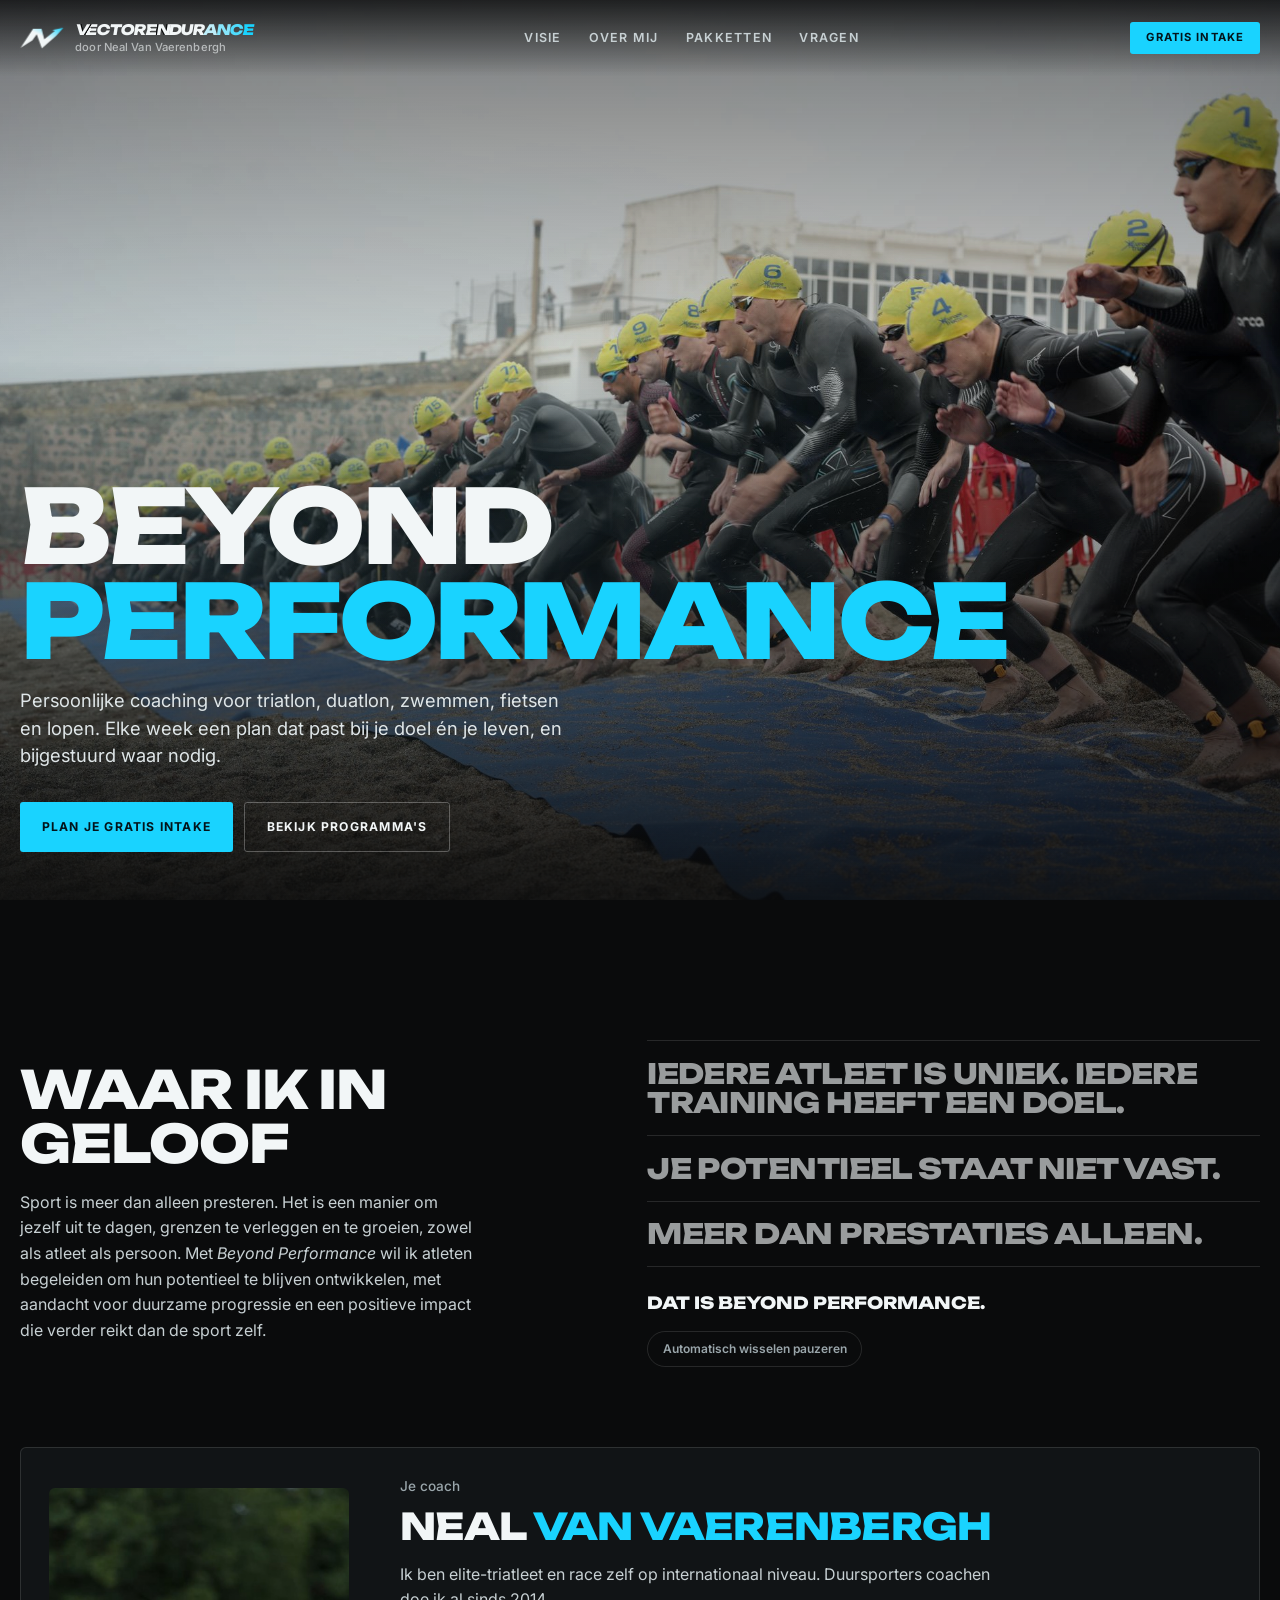
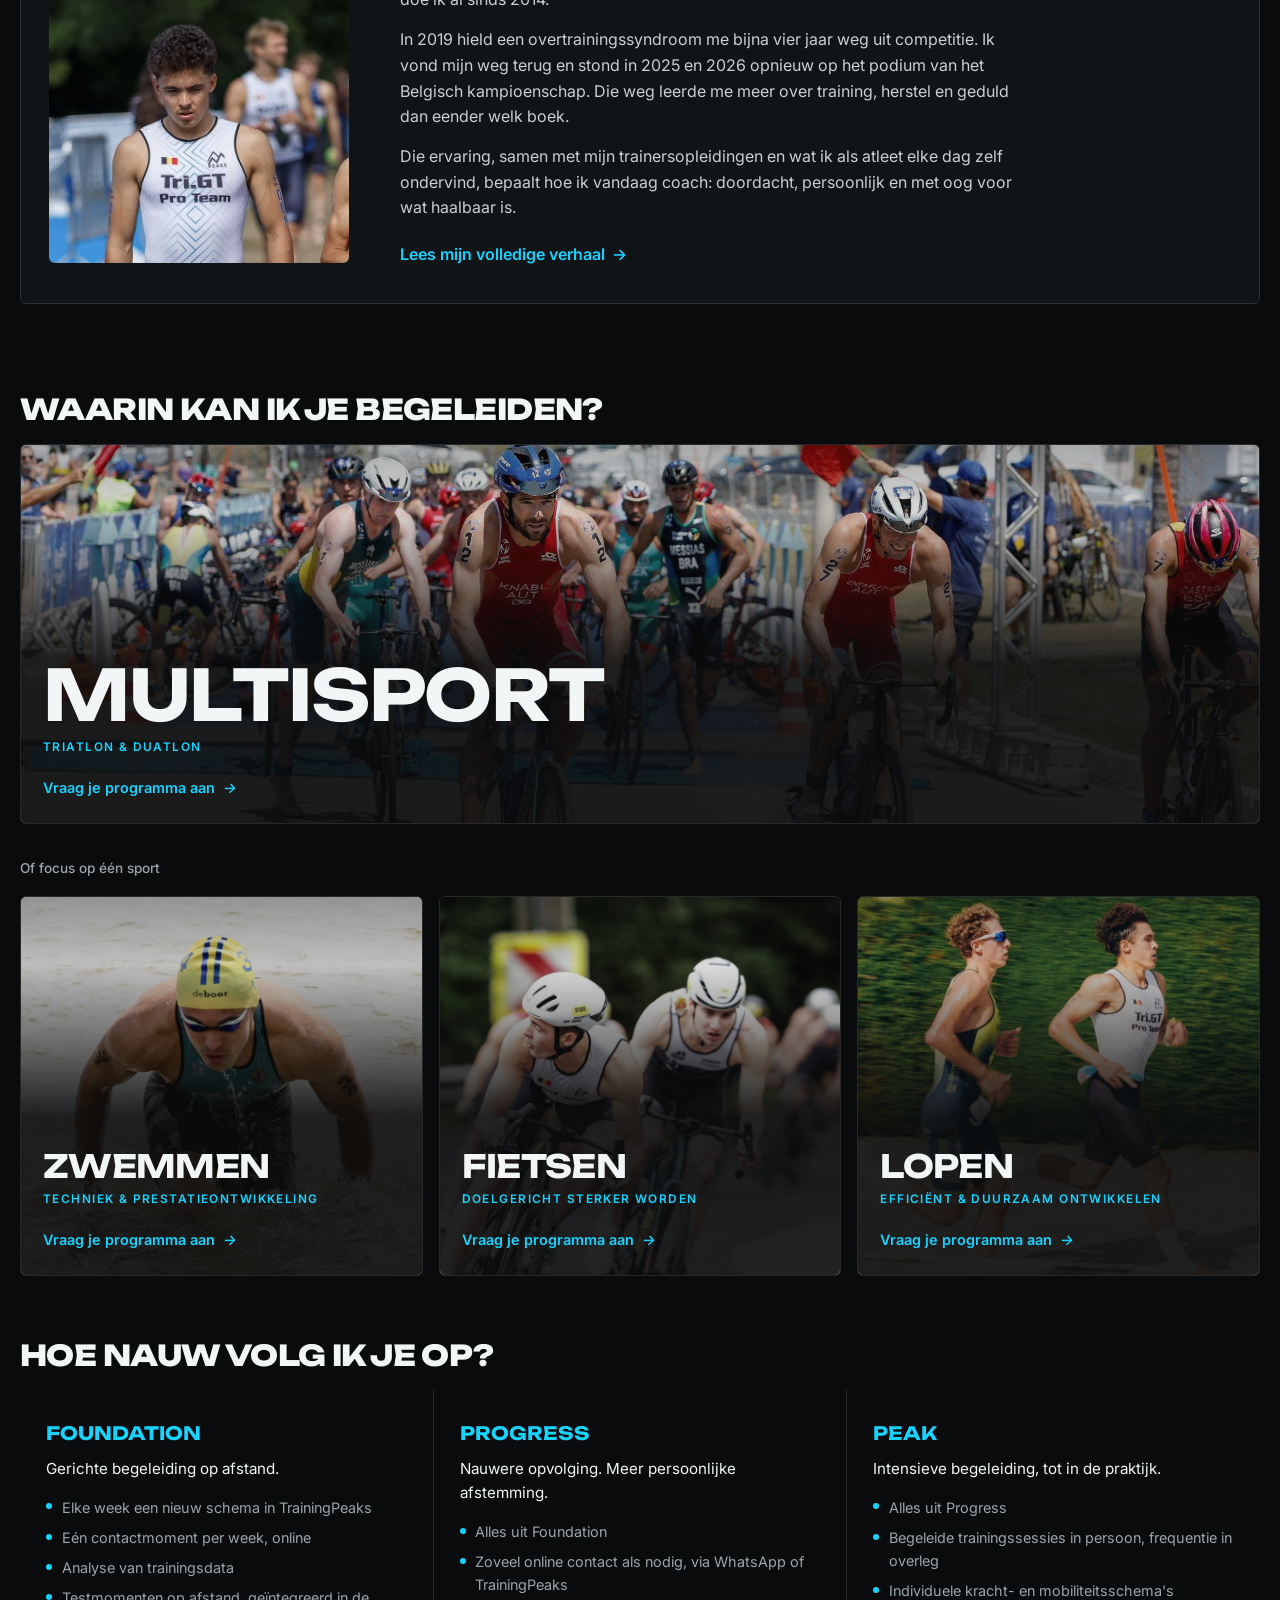
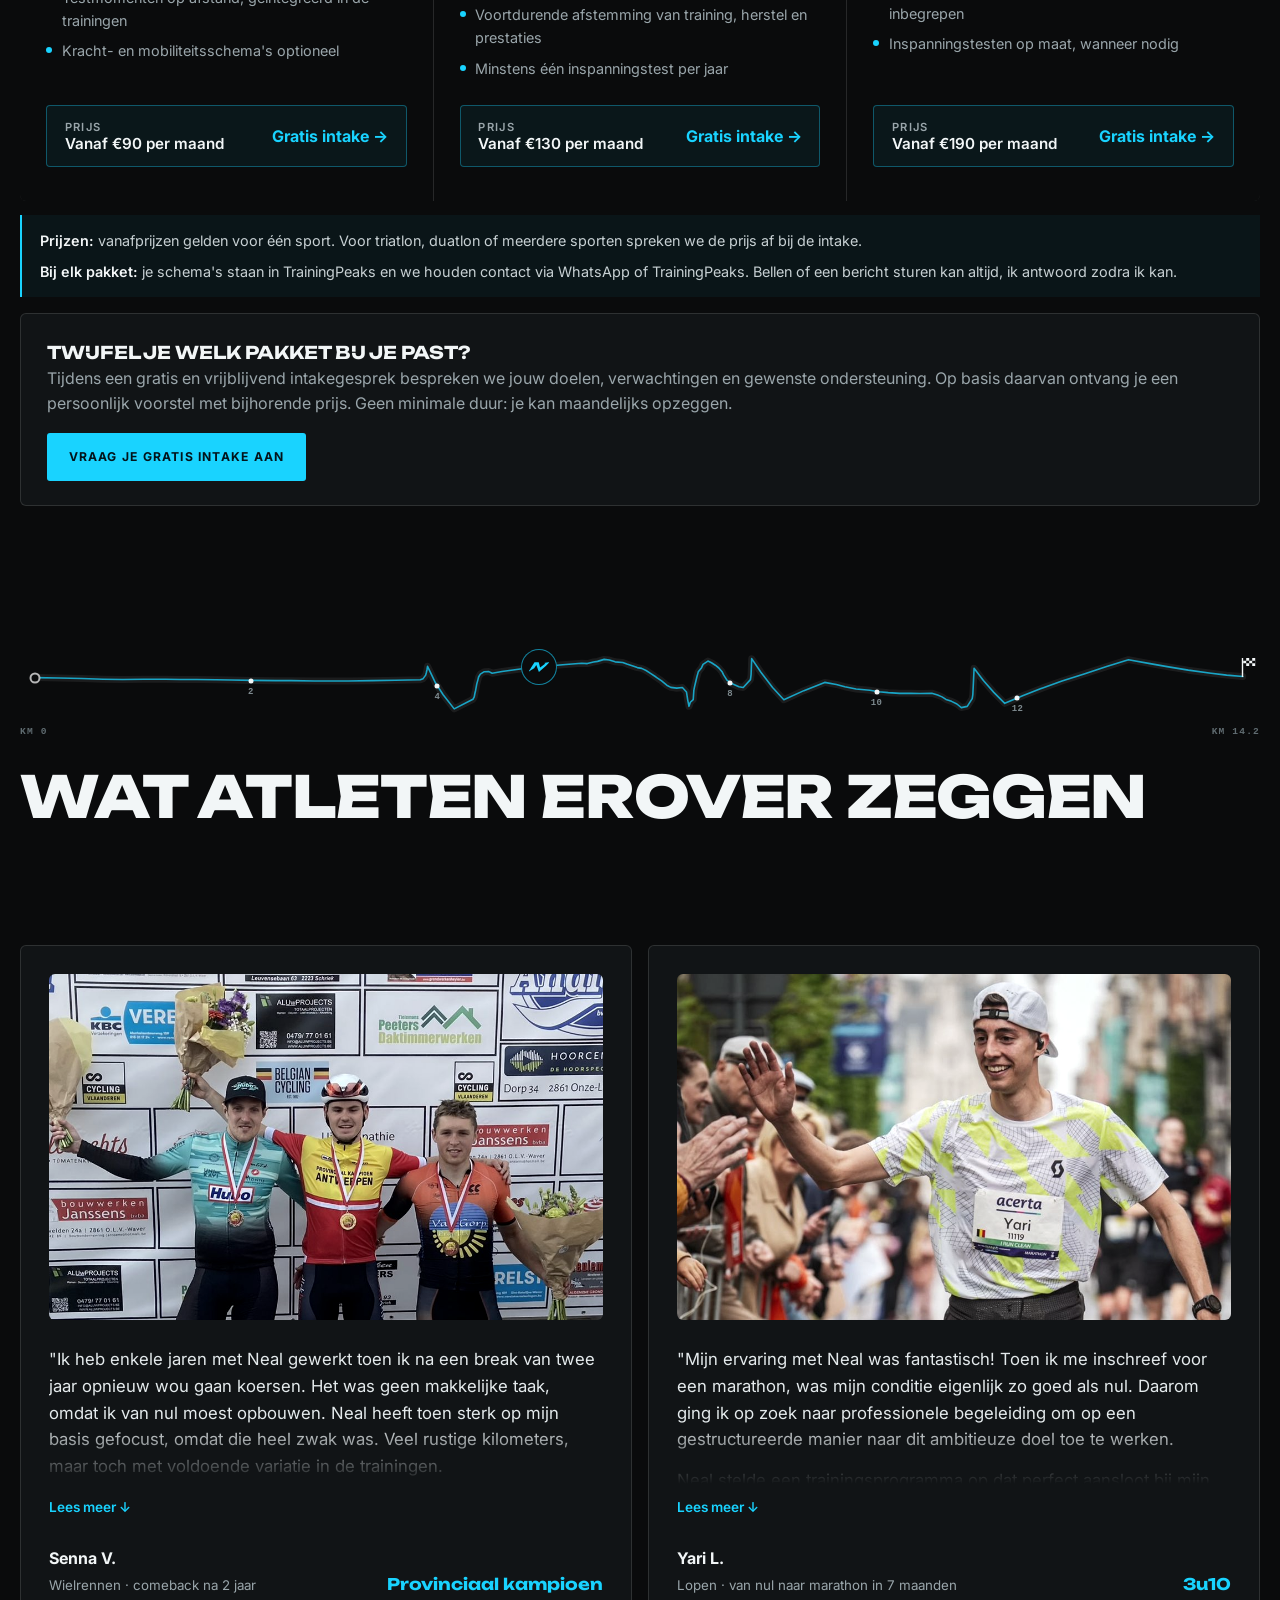
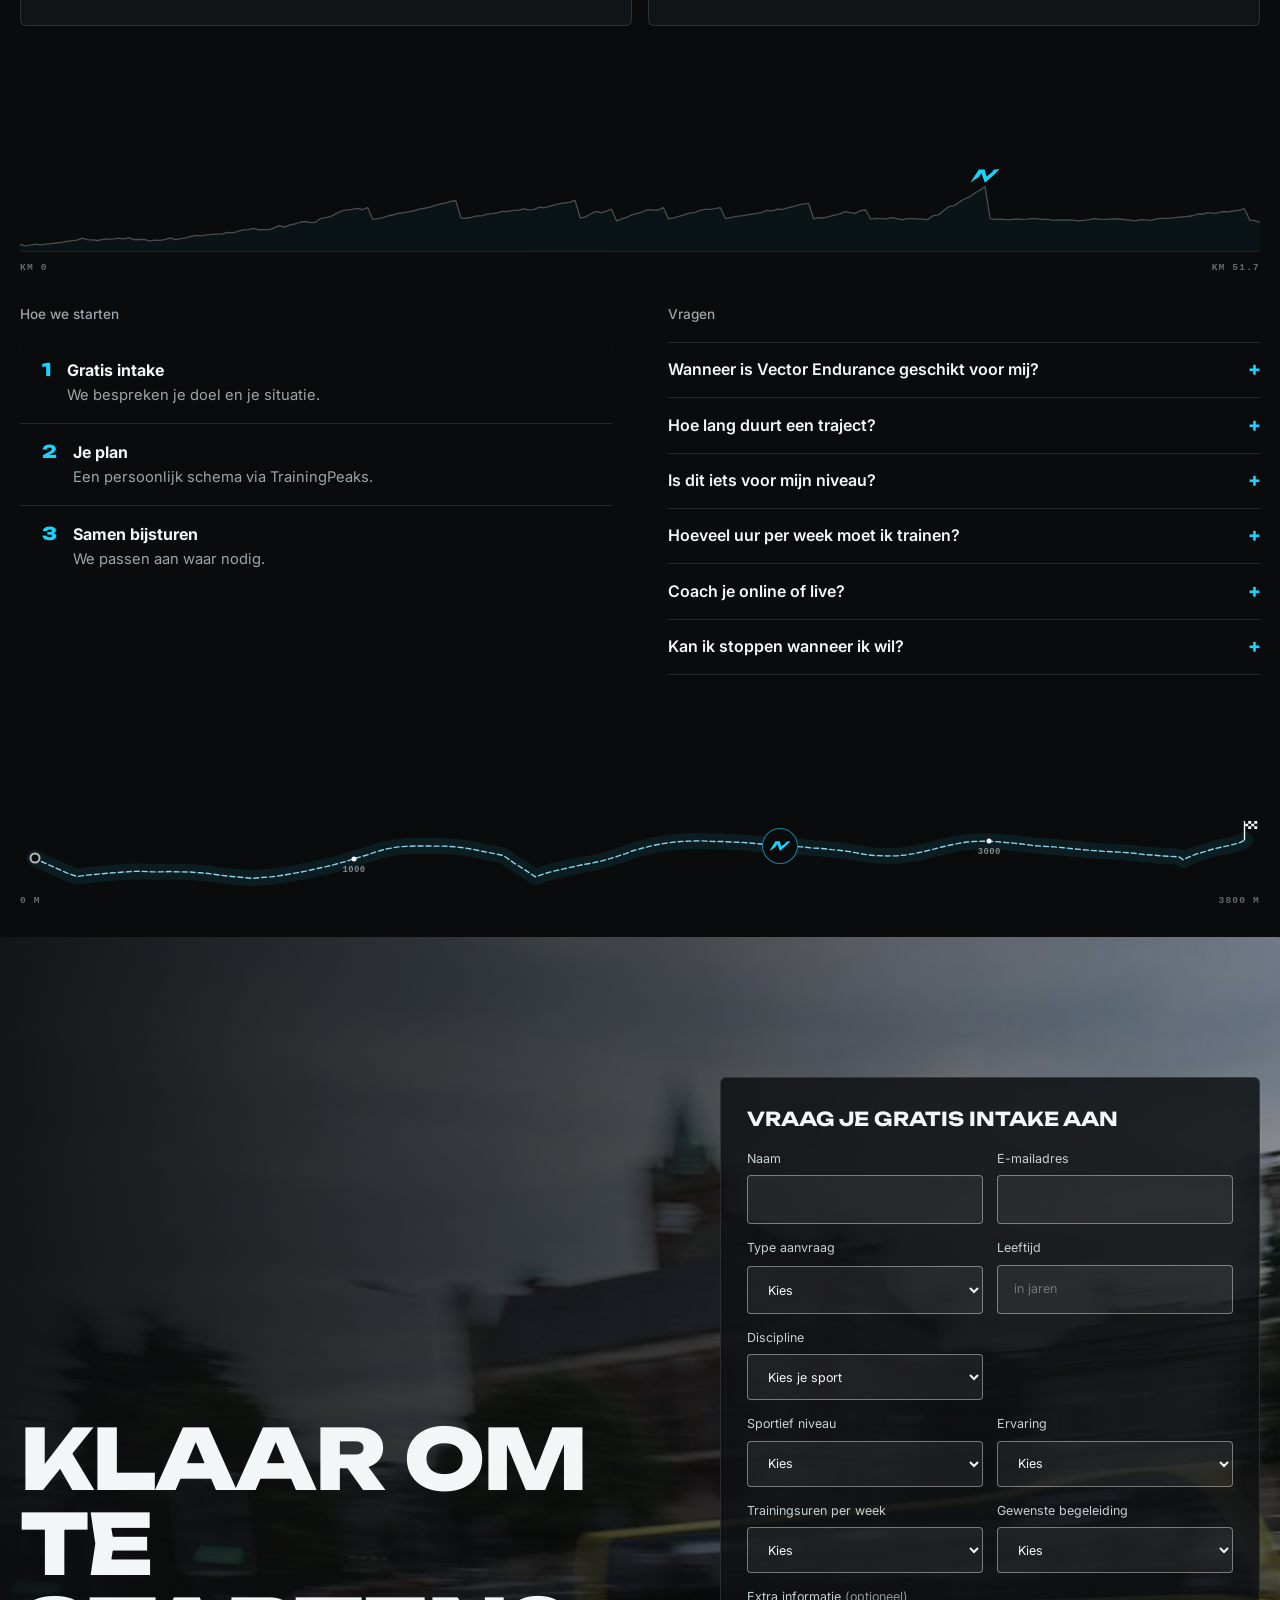
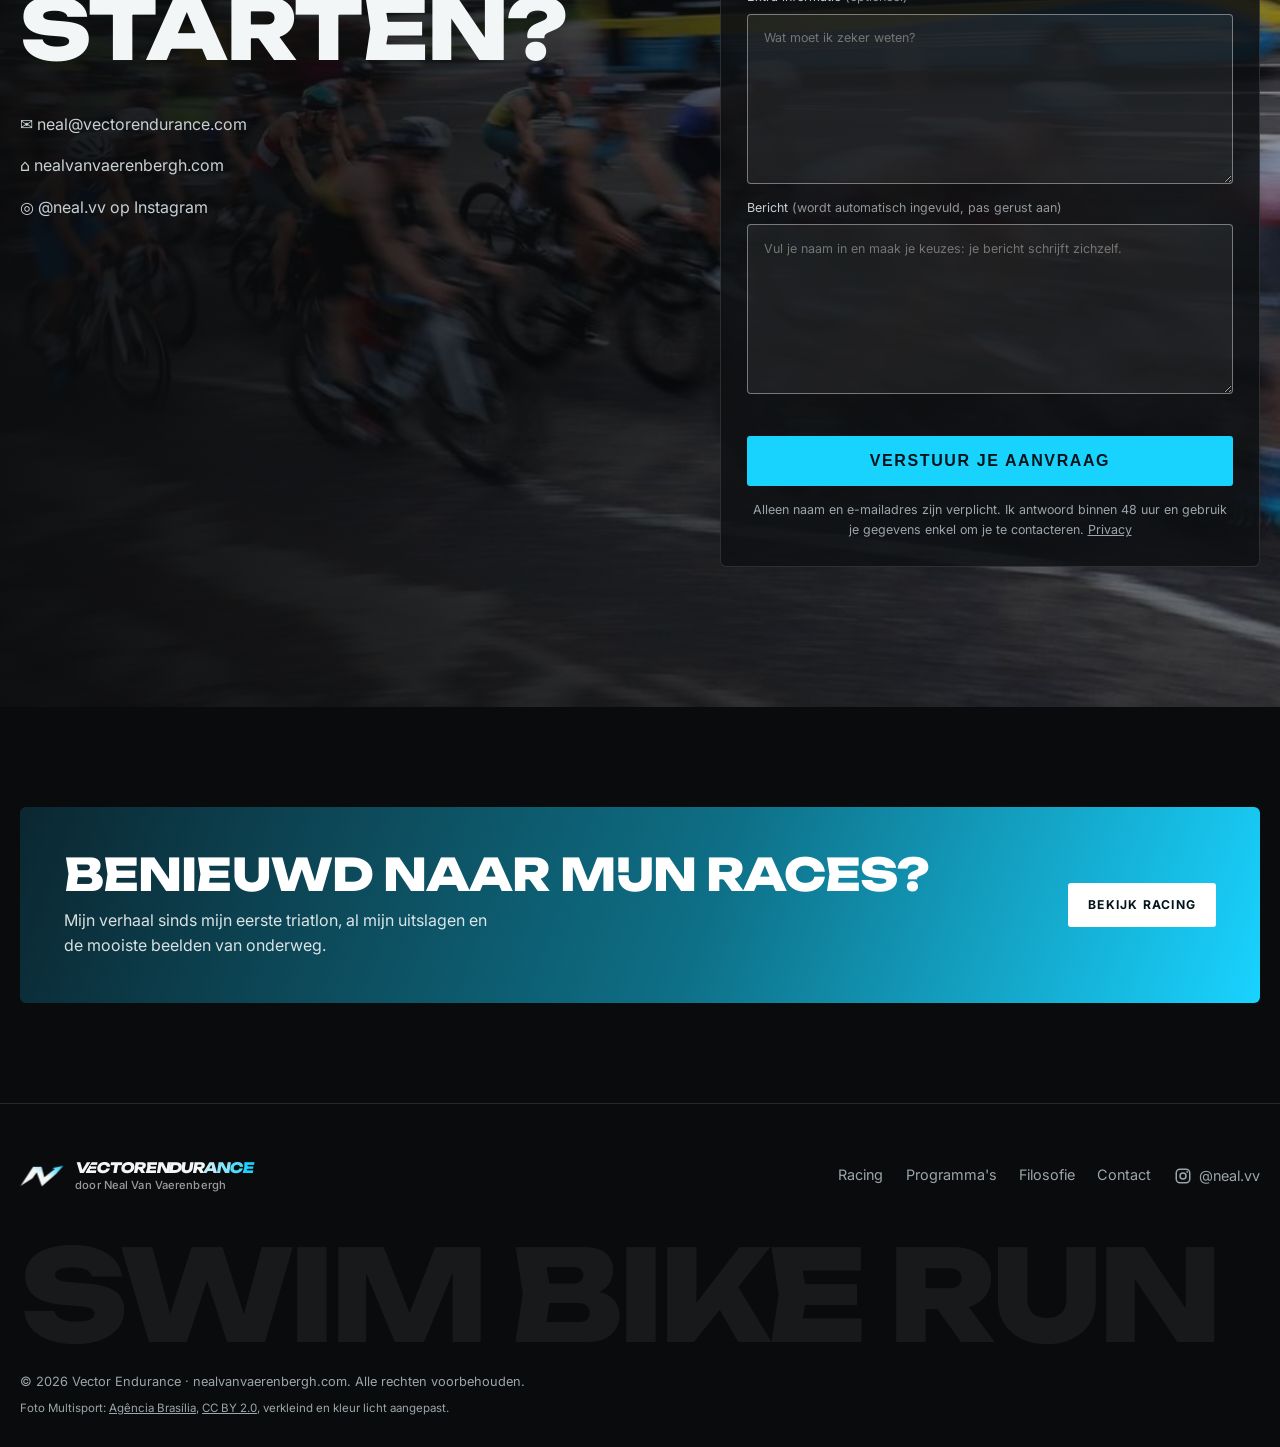
==== commit 4970b599: "Website bijgewerkt Co-Authored-By: Claude Opus 5.5 <noreply@anthropic.com>" ====
--- a/coaching.html
+++ b/coaching.html
@@ -462,12 +462,12 @@
         </a>
       </div>
 
-      <!-- Begeleidingsniveaus Foundation / Progress / Peak, met vanafprijs voor één sport (Neal, 16 nov 2026: €90 / €130 / €195 per maand; Peak vanaf = ± 2 sessies in persoon per maand, meer in overleg; meerdere sporten +€20 à €30). Exacte prijs na de intake. Teksten: e-mail van Neal, 3 nov 2026 -->
+      <!-- Begeleidingsniveaus Foundation / Progress / Peak, met vanafprijs voor één sport (Neal, 16 nov 2026: €90 / €130 / €190 per maand; Peak vanaf = ± 2 sessies in persoon per maand, meer in overleg; meerdere sporten +€20 à €30). Exacte prijs na de intake. Teksten: e-mail van Neal, 3 nov 2026 -->
       <div class="levels-head reveal" id="pakketten"><h2>Hoe nauw volg ik je op?</h2></div>
       <div class="steps levels reveal">
         <div class="step"><h3>Foundation</h3><p class="tag">Gerichte begeleiding op afstand.</p><ul><li>Elke week een nieuw schema in TrainingPeaks</li><li>Eén contactmoment per week, online</li><li>Analyse van trainingsdata</li><li>Testmomenten op afstand, geïntegreerd in de trainingen</li><li>Kracht- en mobiliteitsschema's optioneel</li></ul><a class="price" href="#contact" data-level="Foundation"><span><small>Prijs</small><b>Vanaf €90 per maand</b></span><i aria-hidden="true">Gratis intake →</i></a></div>
         <div class="step"><h3>Progress</h3><p class="tag">Nauwere opvolging. Meer persoonlijke afstemming.</p><ul><li>Alles uit Foundation</li><li>Zoveel online contact als nodig, via WhatsApp of TrainingPeaks</li><li>Voortdurende afstemming van training, herstel en prestaties</li><li>Minstens één inspanningstest per jaar</li></ul><a class="price" href="#contact" data-level="Progress"><span><small>Prijs</small><b>Vanaf €130 per maand</b></span><i aria-hidden="true">Gratis intake →</i></a></div>
-        <div class="step"><h3>Peak</h3><p class="tag">Intensieve begeleiding, tot in de praktijk.</p><ul><li>Alles uit Progress</li><li>Begeleide trainingssessies in persoon, frequentie in overleg</li><li>Individuele kracht- en mobiliteitsschema's inbegrepen</li><li>Inspanningstesten op maat, wanneer nodig</li></ul><a class="price" href="#contact" data-level="Peak"><span><small>Prijs</small><b>Vanaf €195 per maand</b></span><i aria-hidden="true">Gratis intake →</i></a></div>
+        <div class="step"><h3>Peak</h3><p class="tag">Intensieve begeleiding, tot in de praktijk.</p><ul><li>Alles uit Progress</li><li>Begeleide trainingssessies in persoon, frequentie in overleg</li><li>Individuele kracht- en mobiliteitsschema's inbegrepen</li><li>Inspanningstesten op maat, wanneer nodig</li></ul><a class="price" href="#contact" data-level="Peak"><span><small>Prijs</small><b>Vanaf €190 per maand</b></span><i aria-hidden="true">Gratis intake →</i></a></div>
       </div>
       <div class="levels-note reveal"><p><b>Prijzen:</b> vanafprijzen gelden voor één sport. Voor triatlon, duatlon of meerdere sporten spreken we de prijs af bij de intake.</p><p><b>Bij elk pakket:</b> je schema's staan in TrainingPeaks en we houden contact via WhatsApp of TrainingPeaks. Bellen of een bericht sturen kan altijd, ik antwoord zodra ik kan.</p></div>
       <div class="ask glass reveal">
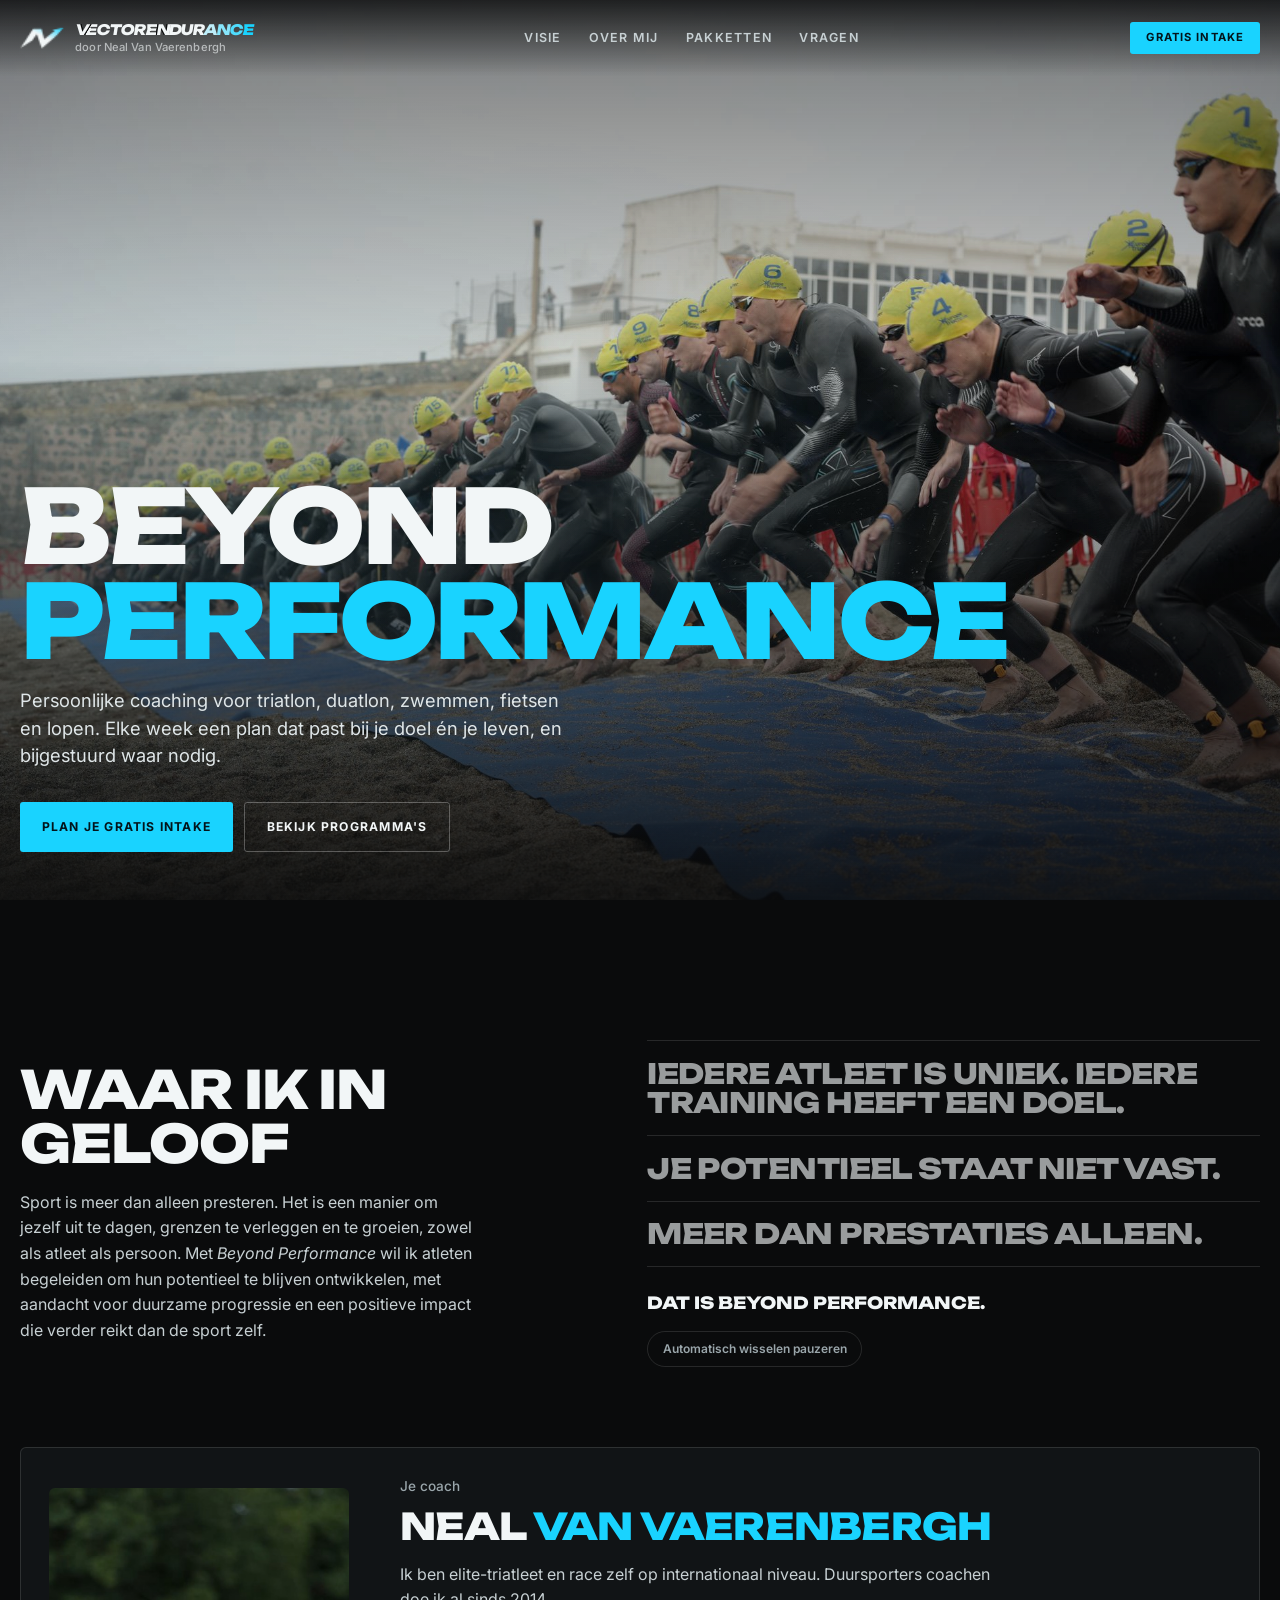
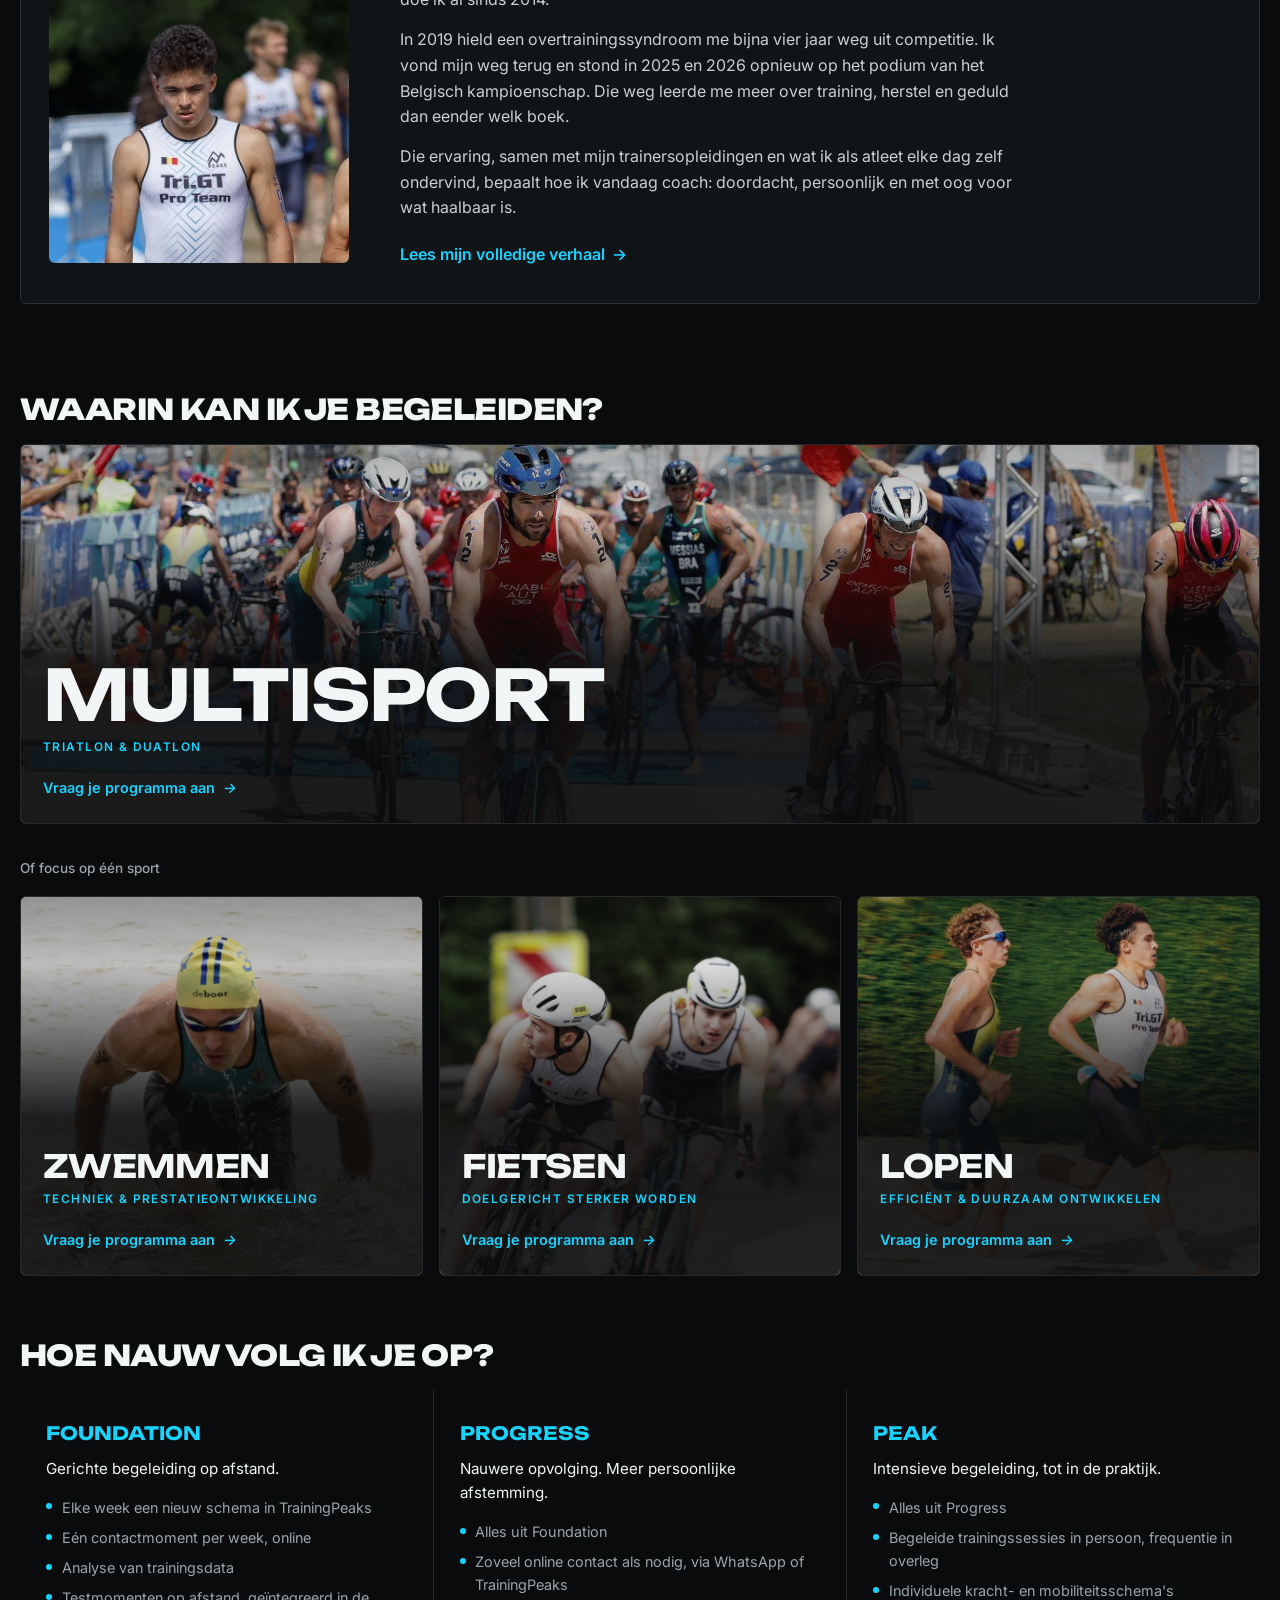
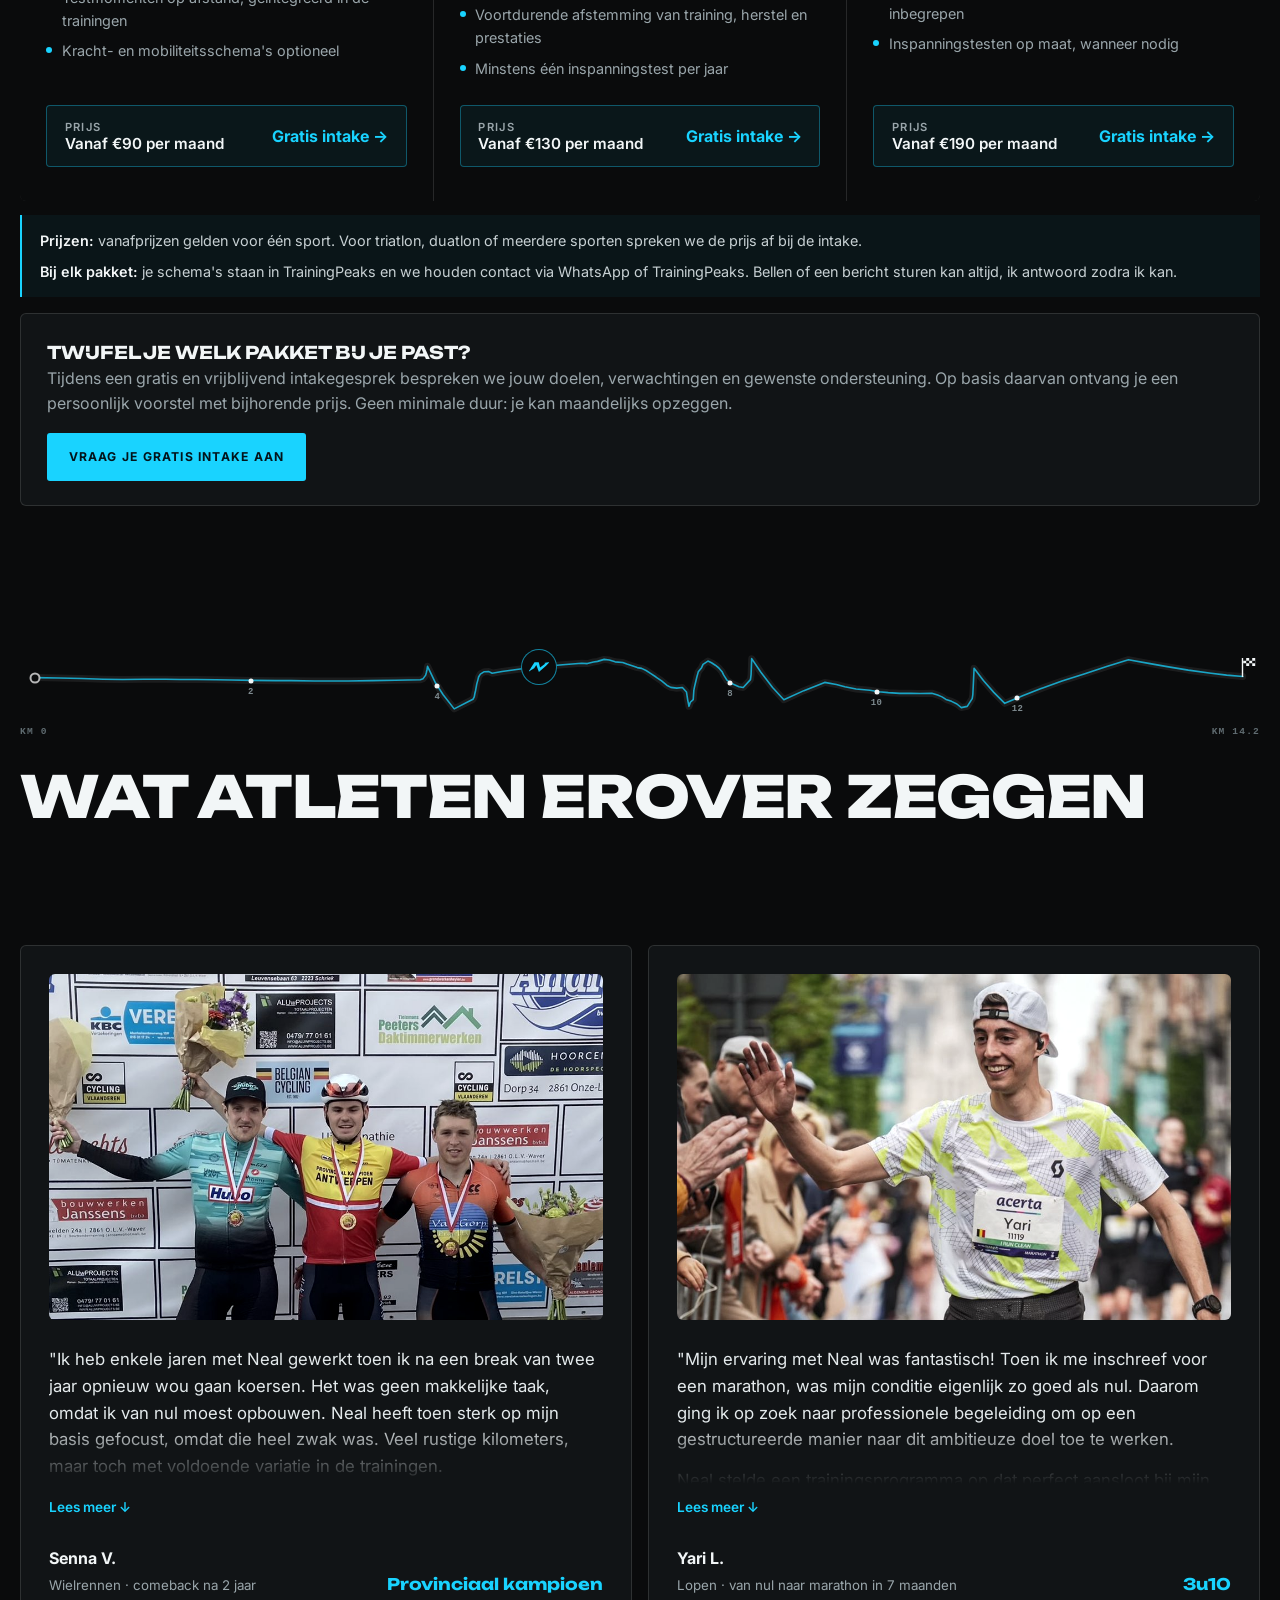
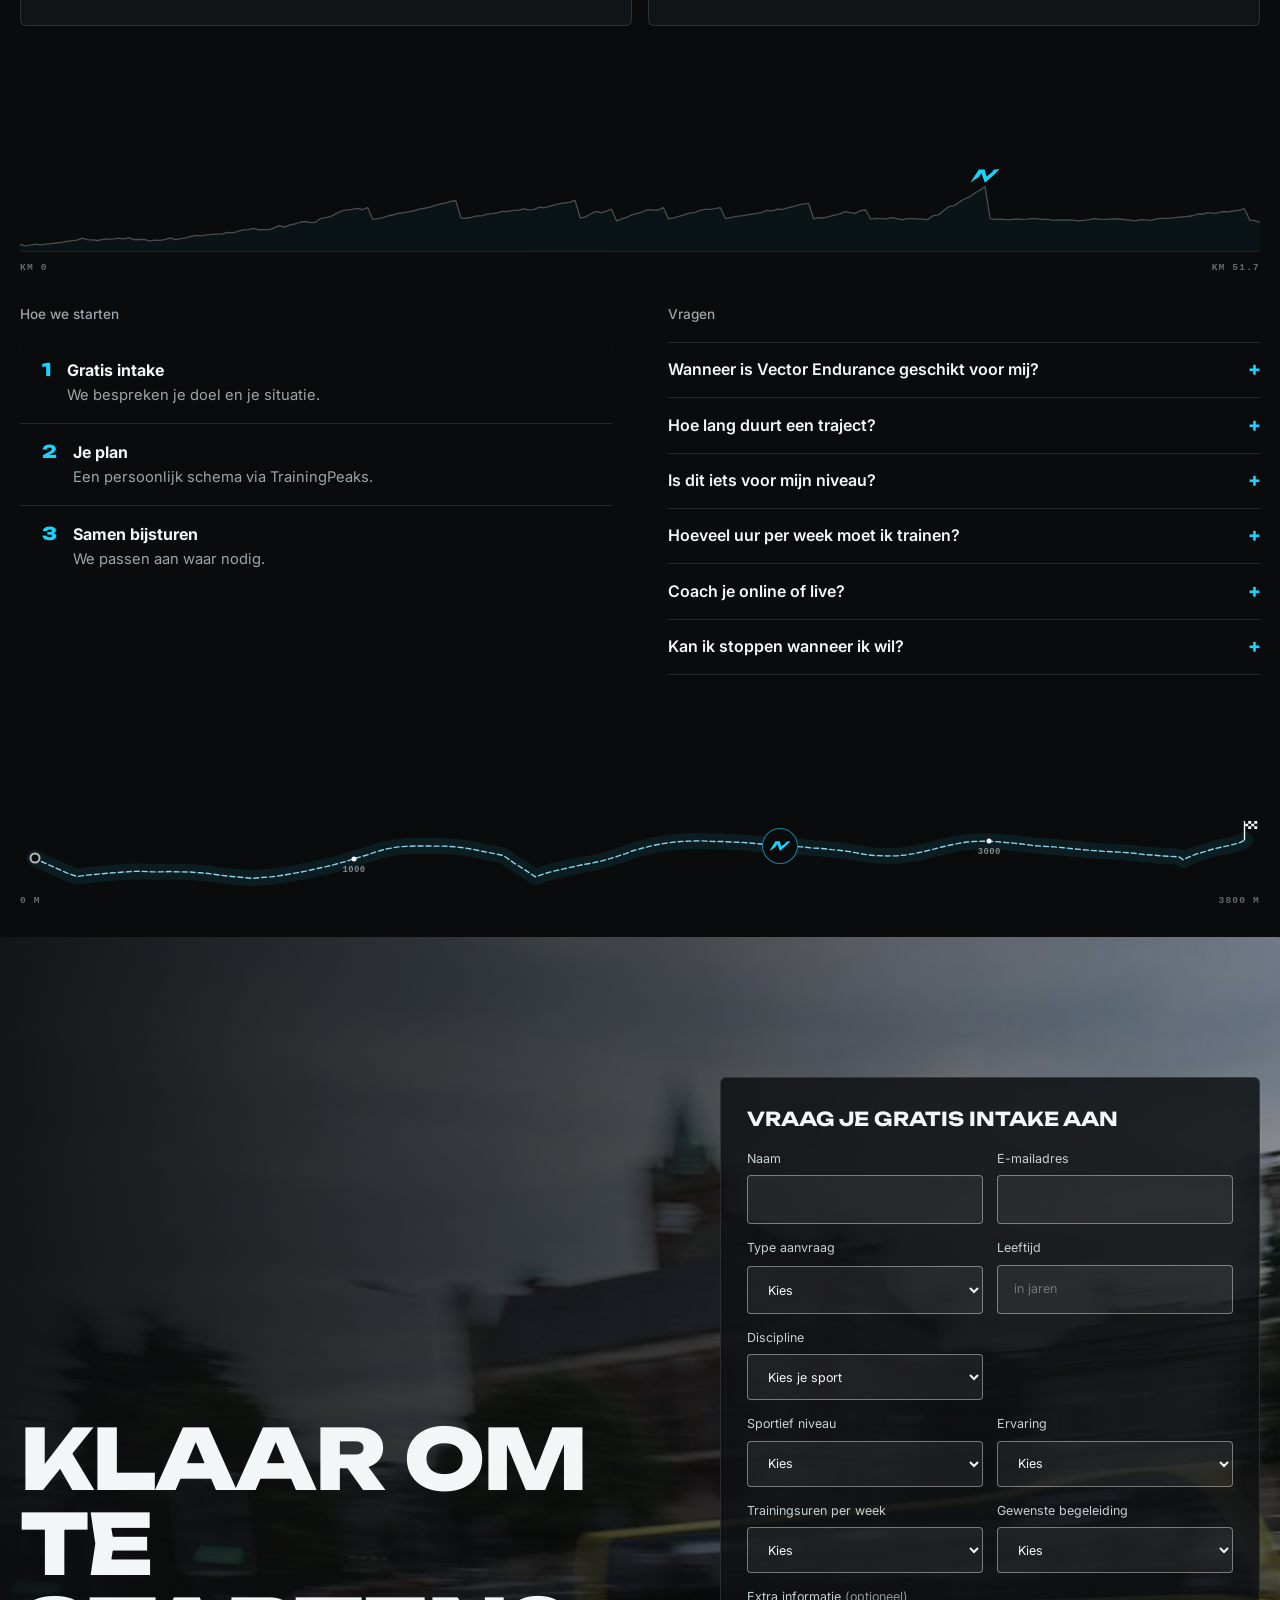
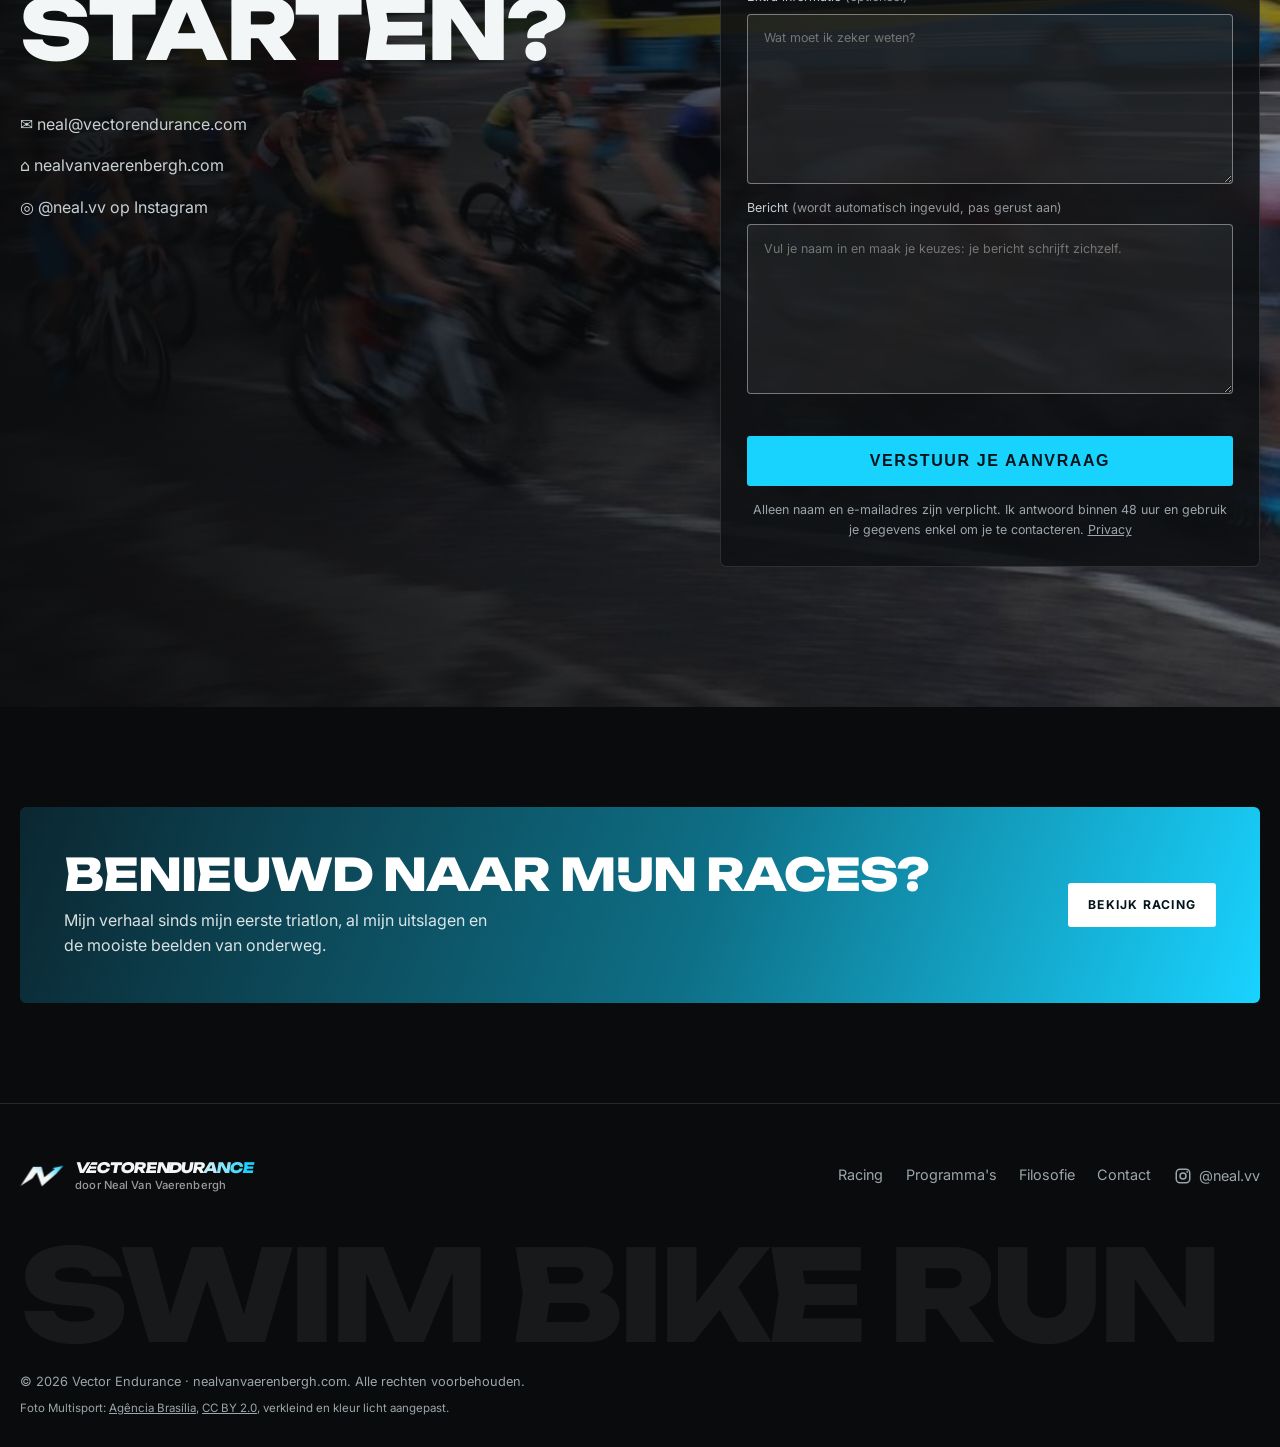
==== commit 25524910: "Update stylesheet version to v17 and enhance mobile responsiveness" ====
--- a/coaching.html
+++ b/coaching.html
@@ -340,7 +340,7 @@
     .js .reveal { opacity: 1; transform: none; }
   }
 </style>
-<link rel="stylesheet" href="eigen.css?v=16">
+<link rel="stylesheet" href="eigen.css?v=17">
 </head>
 <body>
 
--- a/eigen.css
+++ b/eigen.css
@@ -137,3 +137,63 @@
 /* Zwemroute (open water, in meters): zachter spoor met een brede waterband eronder */
 .route-map.rm-swim .rm-road { stroke: rgba(25,211,255,.09); stroke-width: 16; }
 .route-map.rm-swim .rm-track { stroke: rgba(150,230,255,.9); stroke-width: 1.4; stroke-dasharray: 5 3; }
+
+/* ================= Mobiel (telefoons) =================
+   Alles hieronder maakt de site prettiger op een telefoon: leesbaar zonder inzoomen,
+   knoppen en links die je met je duim raakt, en een balk bovenaan die altijd past. */
+html { -webkit-text-size-adjust: 100%; text-size-adjust: 100%; }
+a, button, summary, label, input, select, textarea { -webkit-tap-highlight-color: rgba(25,211,255,.18); touch-action: manipulation; }
+
+@media (max-width: 760px) {
+  /* Balk bovenaan (racing/contact): alleen de belangrijkste links tonen en de naam nooit letter per letter laten afbreken */
+  header .nav-links a:not(.keep) { display: none !important; }
+  header .brand { flex: 0 1 auto; min-width: 0; }
+  header .brand .lw { white-space: nowrap !important; max-width: none !important; }
+  header .nav-links { flex: none; }
+  header .nav-links a, .topbar nav a { min-height: 44px !important; }
+
+  /* Formulieren: 16px voorkomt dat iPhones inzoomen bij het aantikken van een veld */
+  input, select, textarea { font-size: 16px !important; }
+  input:not([type="checkbox"]):not([type="radio"]):not([type="hidden"]), select { min-height: 48px; }
+  form .pill, form button[type="submit"] { width: 100%; justify-content: center; min-height: 52px; }
+
+  /* Klikvlakken minstens 44px hoog */
+  .pill { min-height: 48px; }
+  .nav-cta { min-height: 40px !important; }
+  .t-more, .pr-toggle, .lead-more, .more-photos { min-height: 44px !important; display: inline-flex; align-items: center; }
+  .t-more { margin-top: -.6rem; gap: .35em; }
+  .story-nav a { min-height: 44px; align-items: center !important; }
+  .direct a { min-height: 44px !important; }
+  footer a { display: inline-flex; align-items: center; min-height: 44px; }
+  footer p a { display: inline; min-height: 0; }
+  .faq summary { min-height: 52px; align-items: center; }
+  .mobile-menu a { min-height: 48px; display: flex; align-items: center; }
+  .back { display: inline-flex; align-items: center; min-height: 44px; }
+
+  /* Pakketten: prijs en "Gratis intake" netjes naast elkaar, pijl op dezelfde regel */
+  .price { gap: .75rem; }
+  .price > :last-child { white-space: nowrap; flex: none; }
+
+  /* Getuigenissen: naam en resultaat onder elkaar in plaats van in elkaar gedrukt */
+  .quote .who { flex-direction: column; align-items: flex-start !important; gap: .35rem; }
+
+  /* Kleine lettertjes iets groter voor de leesbaarheid */
+  .splits { font-size: .8rem; gap: .2rem 1rem; }
+  .splits i { font-size: .68rem; }
+  .tl-stops b, .story-nav a b { font-size: .8rem; }
+  footer small, .src { font-size: .8rem; }
+}
+
+/* Heel smalle telefoons (tot 380px): logo en naam iets compacter zodat de links ernaast passen */
+@media (max-width: 380px) {
+  header .brand .lw { font-size: .66rem !important; }
+  header .brand .logo-mark { width: 30px !important; height: 30px !important; }
+  .nav-links { gap: .85rem !important; }
+  .nav-links a { font-size: .72rem !important; letter-spacing: .06em; }
+}
+
+/* Smalste telefoons (tot 350px): op pagina's met tekstlinks in de balk alleen het N-logo tonen, zodat niets overlapt */
+@media (max-width: 350px) {
+  header .nav:has(.nav-links a.keep) .brand .lw { display: none; }
+  header .brand .lw { font-size: .6rem !important; }
+}
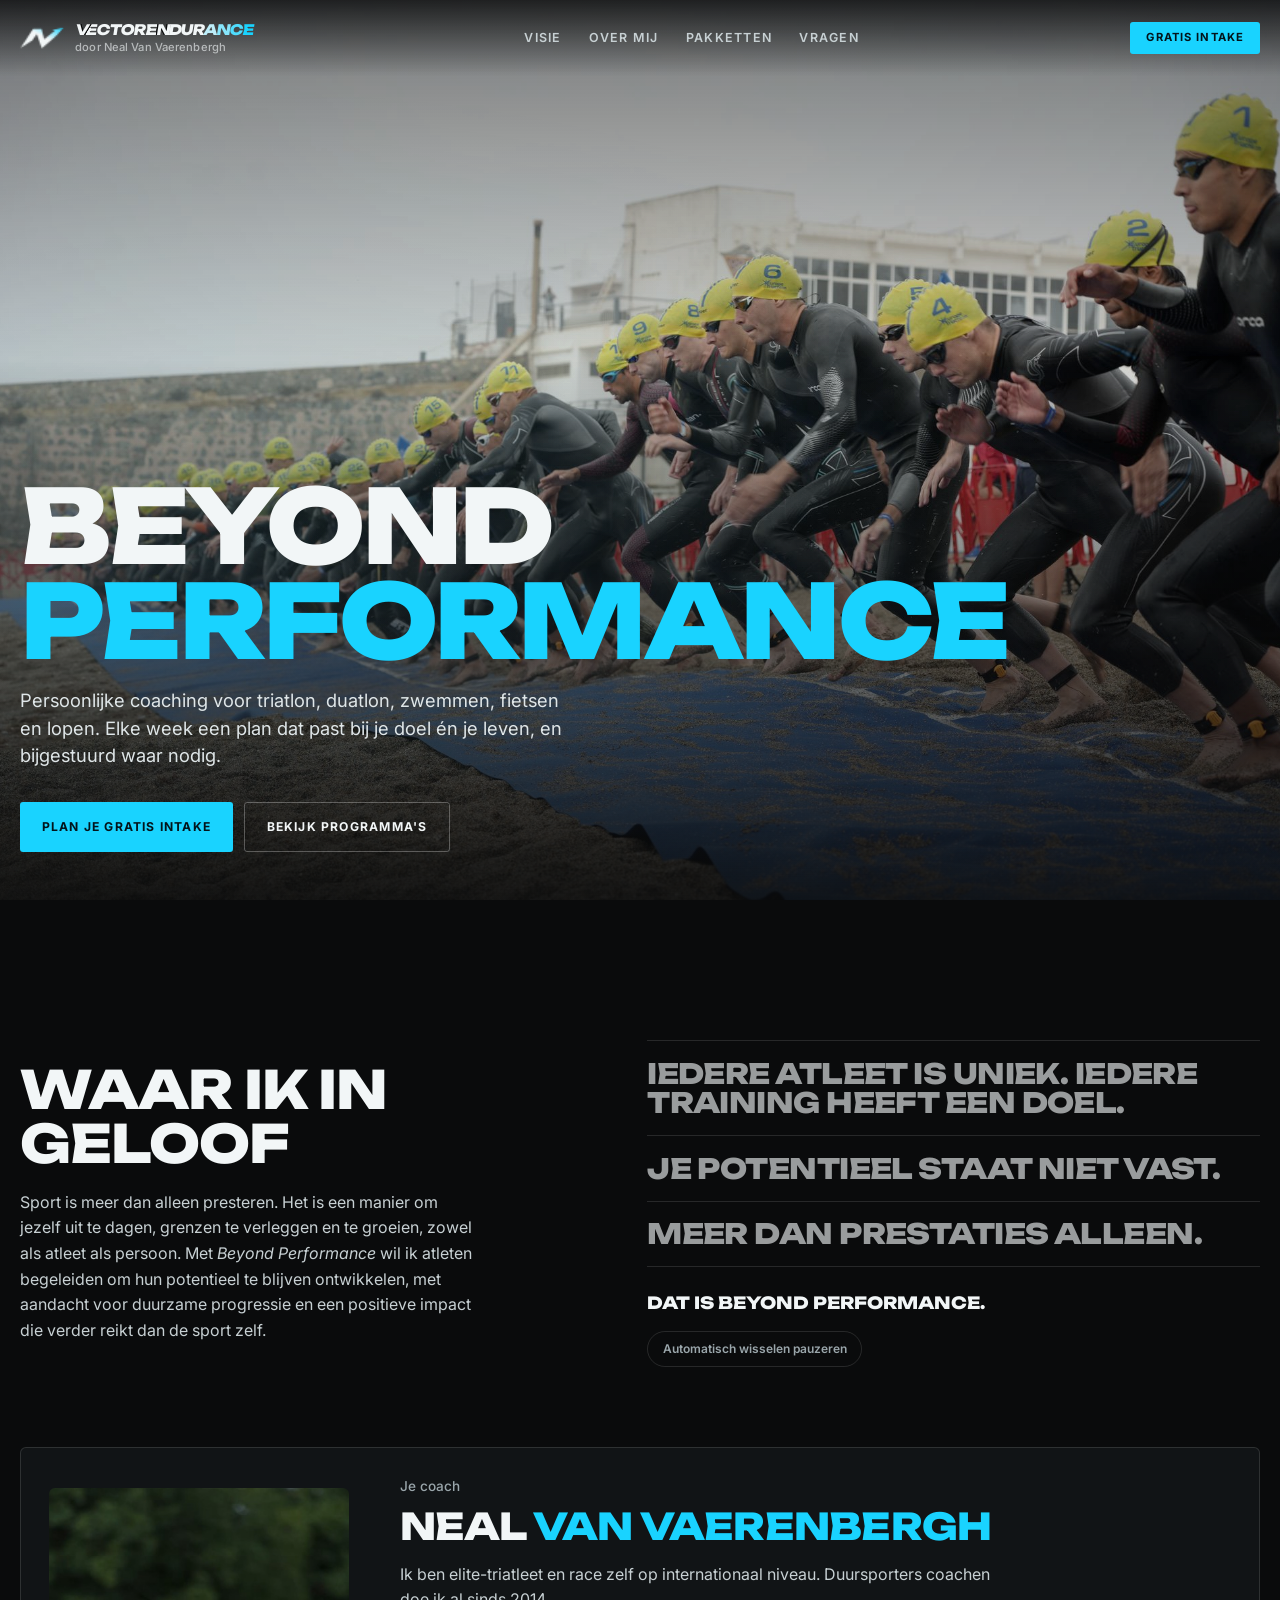
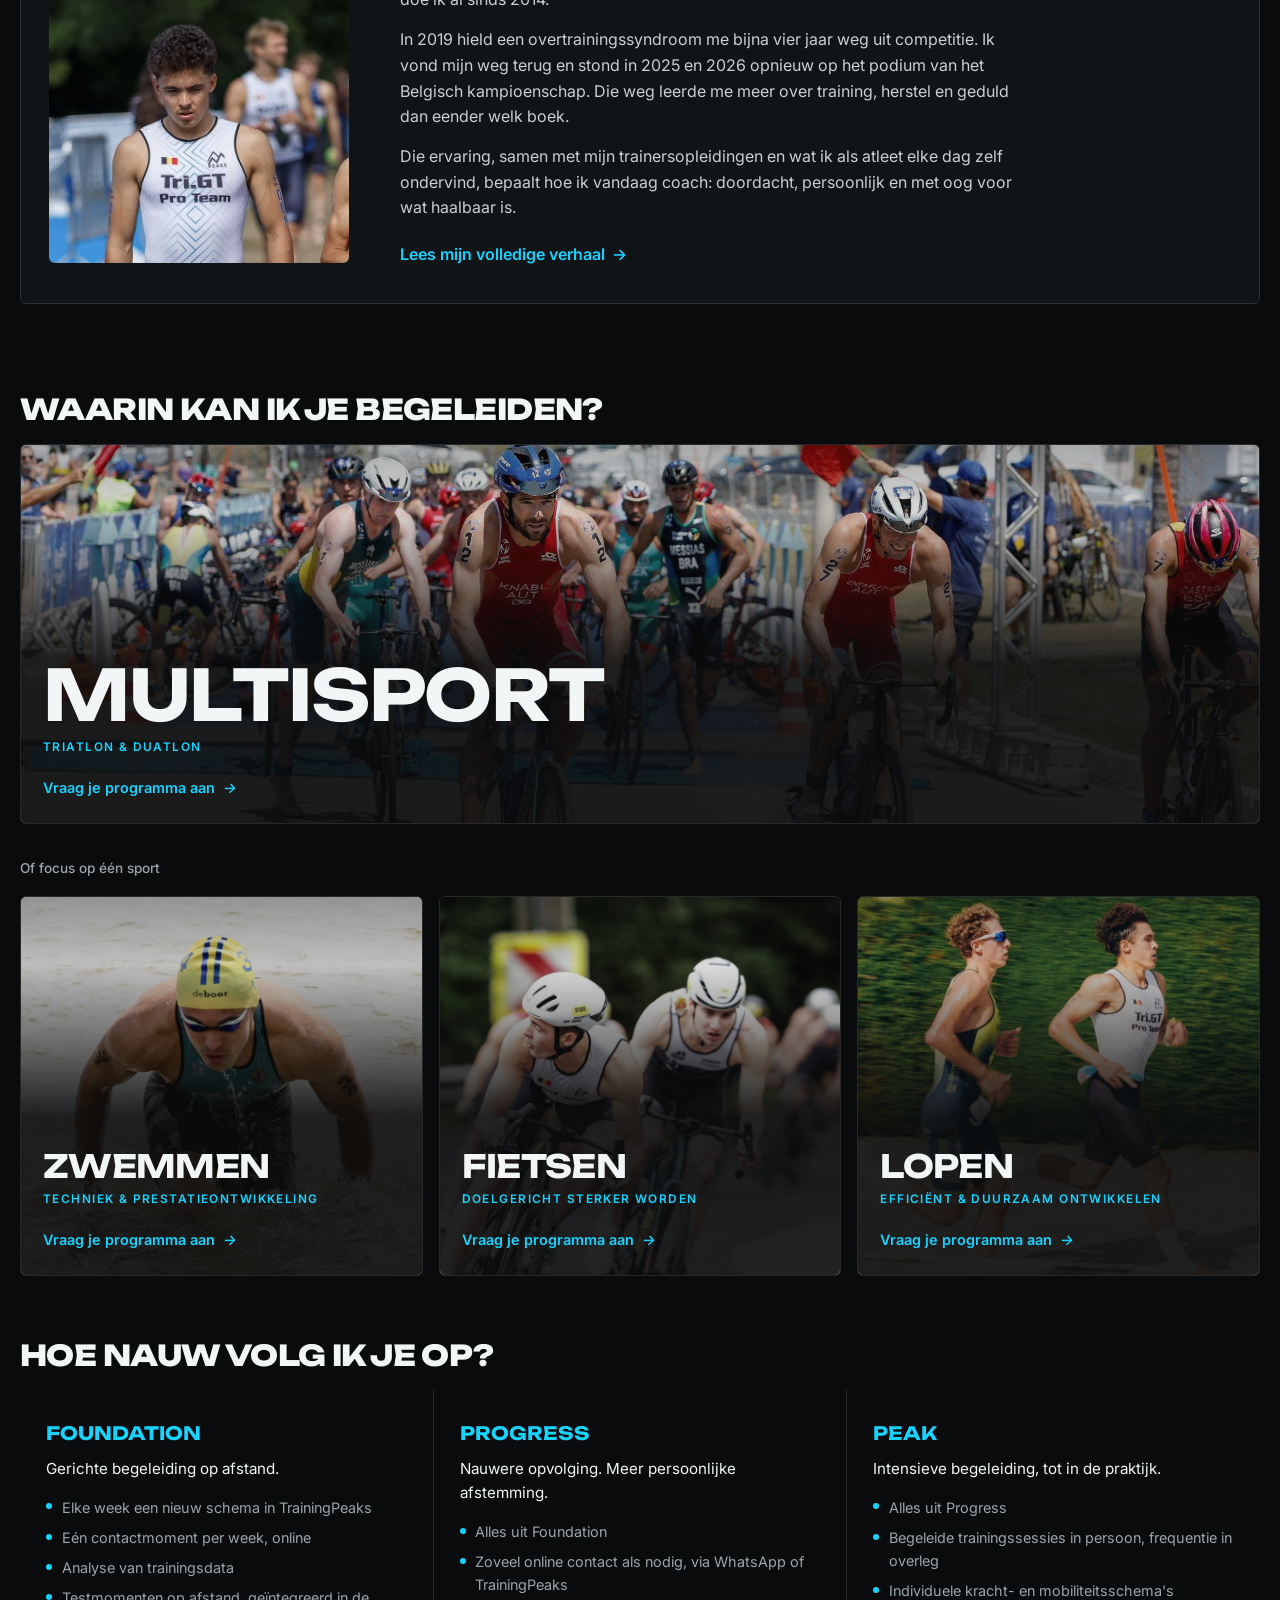
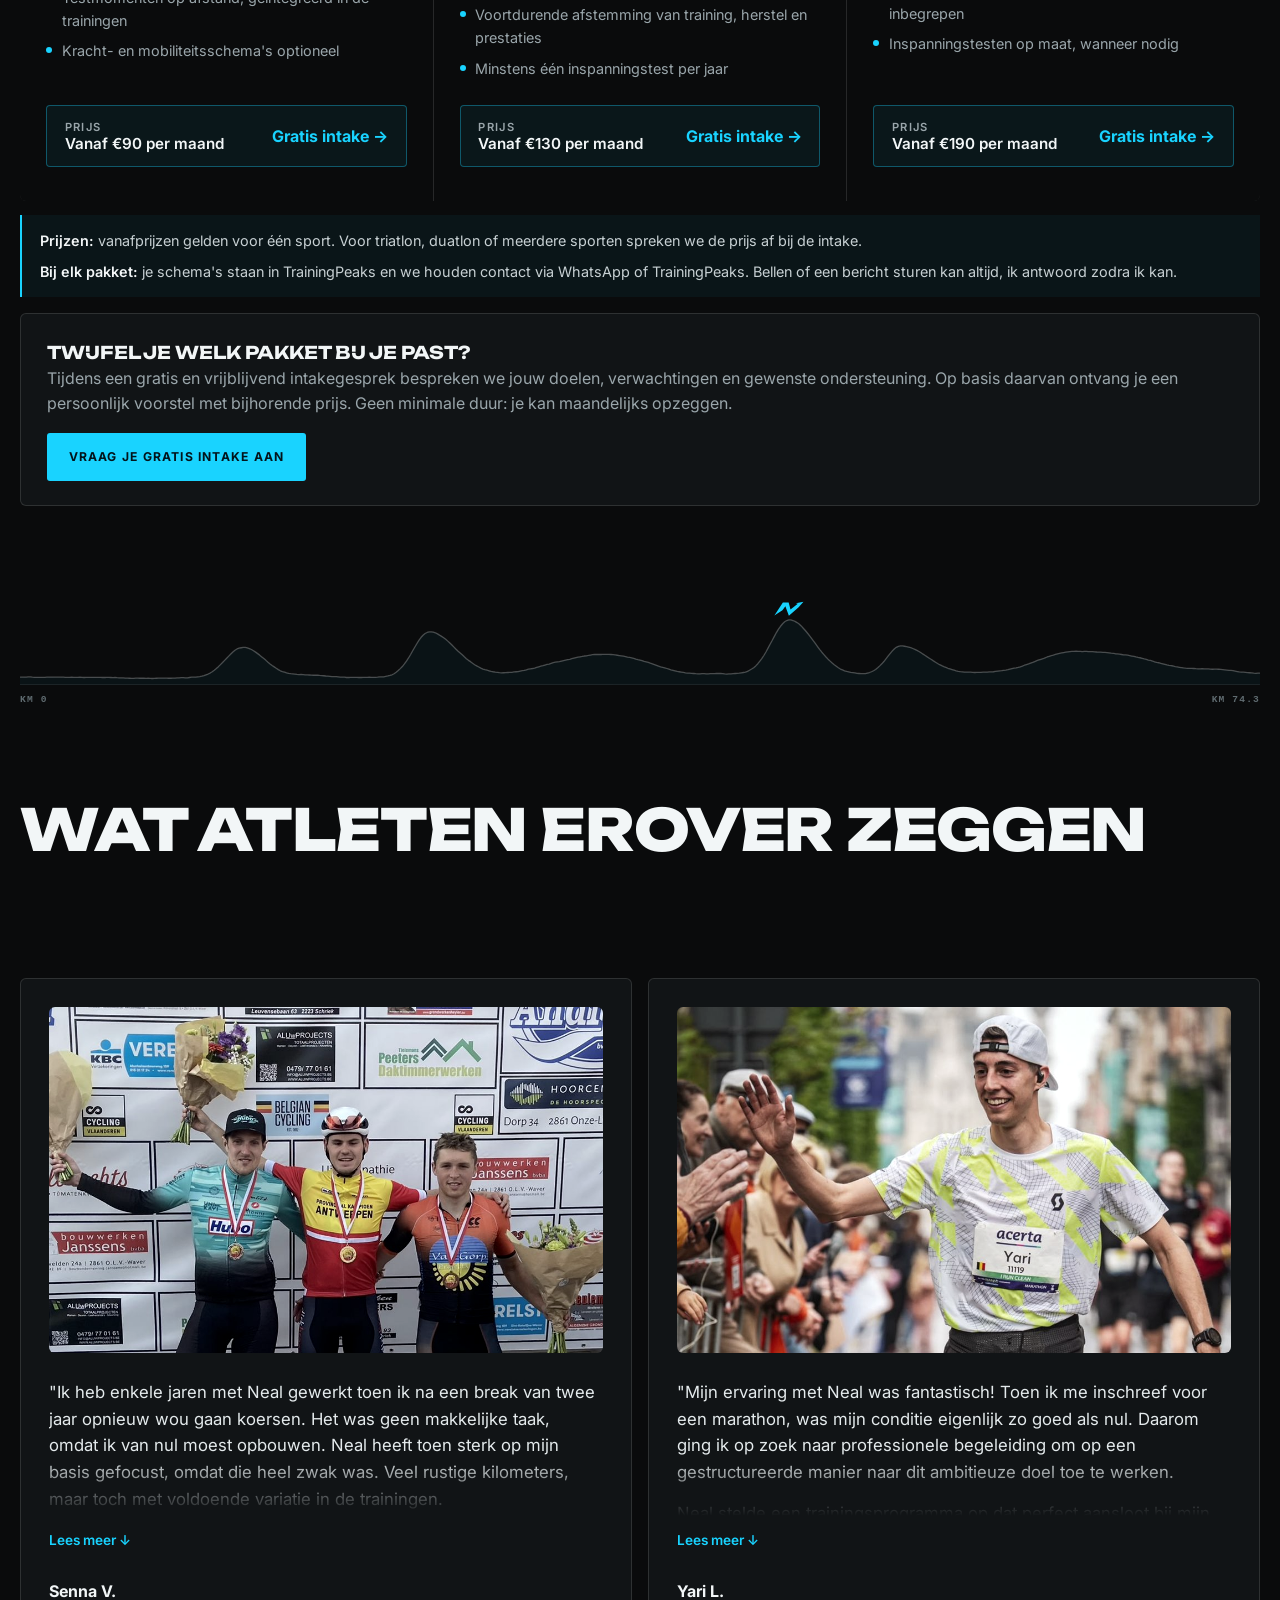
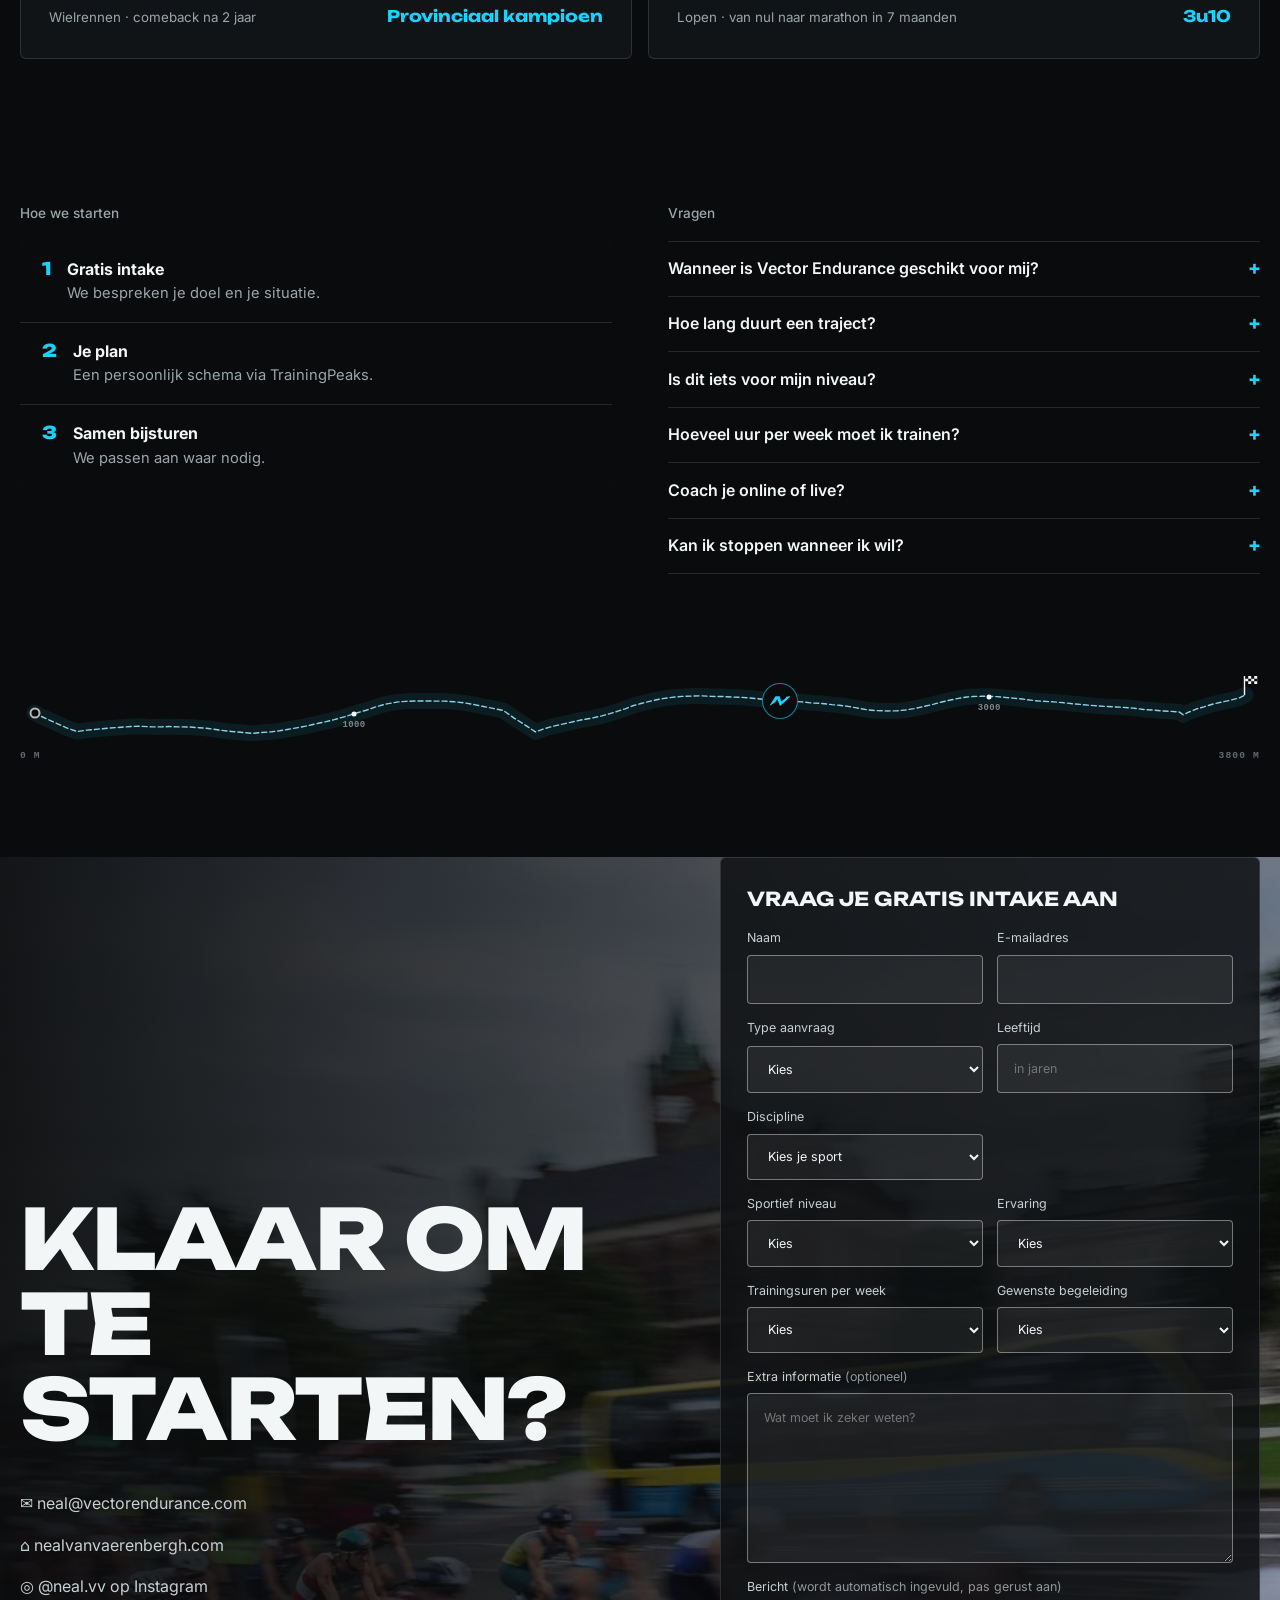
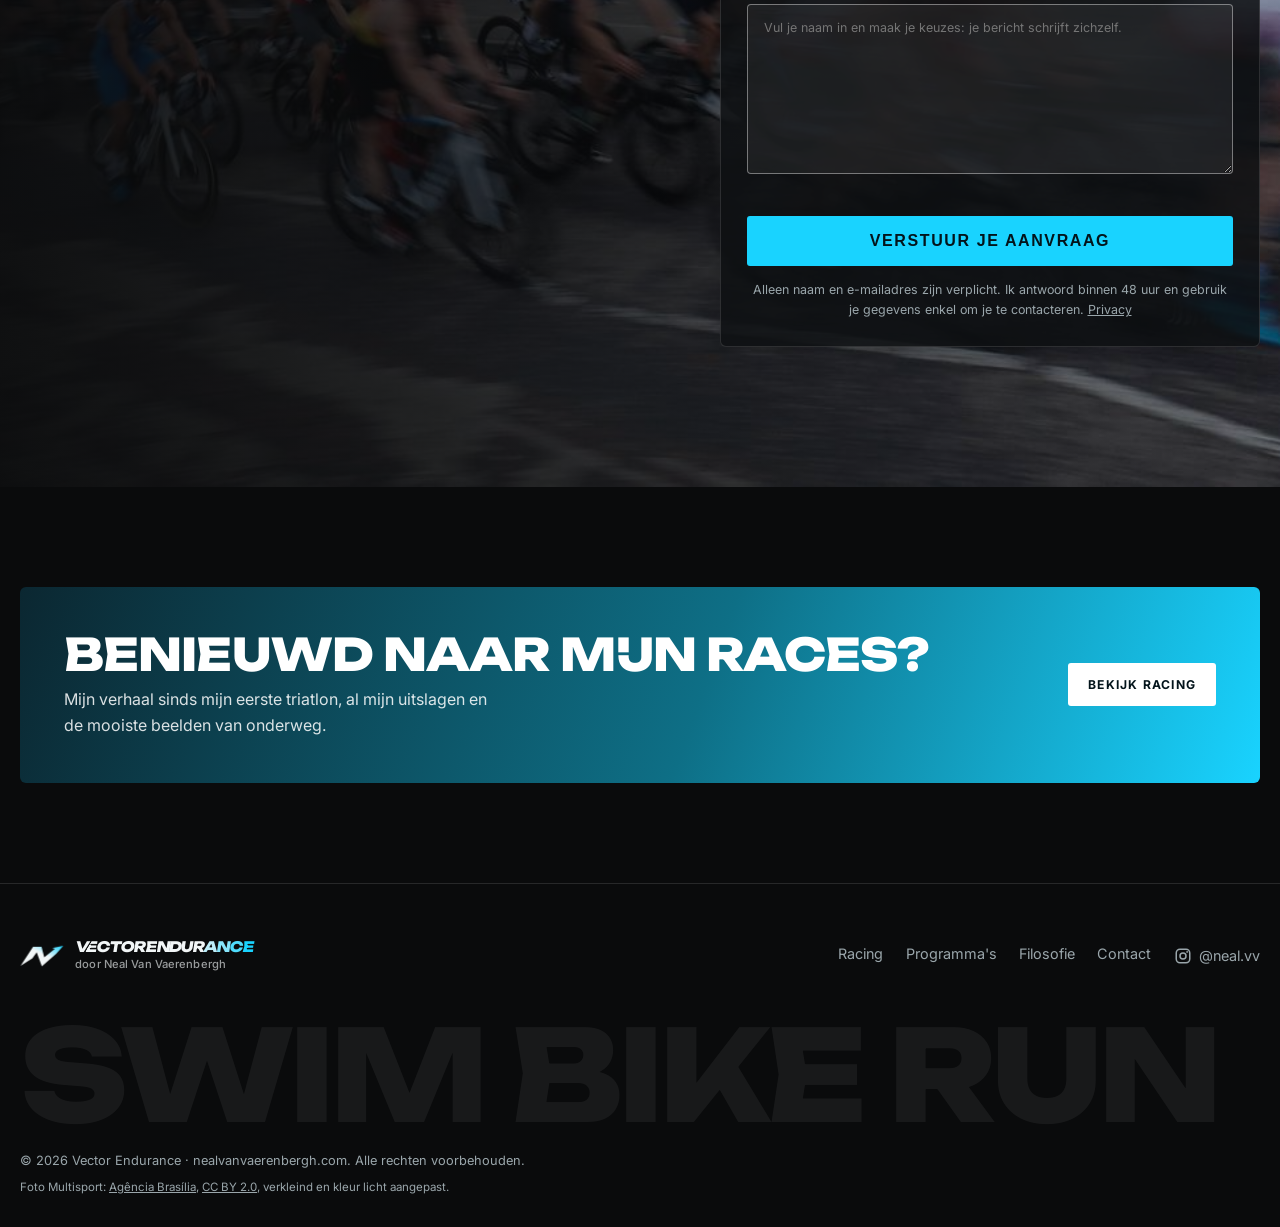
==== commit 0d158893: "Website bijgewerkt Co-Authored-By: Claude Opus 5.5 <noreply@anthropic.com>" ====
--- a/coaching.html
+++ b/coaching.html
@@ -340,7 +340,7 @@
     .js .reveal { opacity: 1; transform: none; }
   }
 </style>
-<link rel="stylesheet" href="eigen.css?v=17">
+<link rel="stylesheet" href="eigen.css?v=19">
 </head>
 <body>
 
@@ -481,7 +481,7 @@
   <!-- Testimonials: 3 kaarten zichtbaar (op gsm 1), de rest via slepen, swipen of de pijlen.
        PLACEHOLDER: de 5 kaarten hieronder zijn sjablonen. Vervang ze door echte ervaringen van atleten (met hun toestemming).
        Kaart toevoegen of weghalen = één <figure> kopiëren of verwijderen; de carrousel past zich vanzelf aan. -->
-  <div class="route-map" aria-hidden="true"><svg class="rm-line" viewBox="0 0 1200 80" preserveAspectRatio="none"><path class="rm-road" d="M14,32 L37.4,32.5 L59.7,33.1 L80.4,34 L99.3,34.3 L120,34.1 L140.7,34.1 L155.4,34.3 L170.6,34.3 L190,34.6 L204.5,35 L225.5,35.5 L247.8,35.8 L262.3,35.8 L285.2,36.2 L302,36.2 L317.5,36.2 L340.8,35.8 L363.5,35.3 L387.4,34.7 L390.1,33.3 L392.6,28.9 L393.2,25.9 L393.8,22.5 L394.4,17.9 L402.3,39.1 L409.5,53.4 L420.2,71.1 L438.3,59.1 L439.6,56 L440.2,51.9 L440.8,48.7 L441.4,44.6 L442,40.2 L442.6,37.3 L443.2,34.5 L443.8,31.2 L445.5,27.6 L449.3,24.6 L453.8,24.5 L456.9,26.5 L466.5,24.4 L484.1,21.3 L503,18.5 L525.2,15.9 L543.5,14.1 L549,14.5 L555,12.5 L558.9,11.7 L565.3,9.2 L570.3,10.1 L575.9,12.3 L583.3,13.1 L587.3,15.1 L593.1,17.6 L597.4,19.5 L601.6,20.5 L605.9,23.1 L609.8,26.4 L615.5,31.3 L620.9,36.2 L625.9,41.5 L629.8,44.2 L635.6,45.2 L641,44.4 L645,50.1 L645.6,55.3 L646.2,60.1 L646.8,64 L647.4,67.9 L648.7,62.8 L651.5,59.6 L652.1,48 L652.7,43.9 L654.1,36.2 L654.9,31.9 L656.4,24.8 L659.6,19.6 L661,15.4 L665.7,11.3 L669.2,13.5 L672.9,16.5 L676.3,20 L679.4,24.6 L680.9,28.6 L684.1,35.2 L688.8,39.4 L695.7,43.4 L699.9,44.3 L706.9,34.5 L707.5,28.4 L708.1,8.3 L717,25.4 L728.3,44.4 L739.2,59.7 L758.6,48.3 L778.7,38 L790,40.6 L798.2,43.4 L809.1,46.2 L822.3,47.9 L831.2,49.7 L840.3,50.8 L851.2,51.7 L861.9,51.5 L871,51.8 L882.4,51.5 L888,53.8 L892.3,56.1 L896.1,59.3 L901.5,61.7 L906.7,65 L911,69.5 L916.7,68 L921.5,58.2 L922.1,53.2 L922.7,37.1 L923.3,20.4 L932.3,35.7 L942.4,50.5 L953,64.2 L970.9,54.3 L989.7,44.9 L1008.4,36.3 L1029.8,27.4 L1051.6,18.2 L1072.7,9.6 L1093.6,14.5 L1108.6,18 L1130.6,22.7 L1152.6,26.5 L1167.7,28.9 L1183.3,30.7"/><path class="rm-track" d="M14,32 L37.4,32.5 L59.7,33.1 L80.4,34 L99.3,34.3 L120,34.1 L140.7,34.1 L155.4,34.3 L170.6,34.3 L190,34.6 L204.5,35 L225.5,35.5 L247.8,35.8 L262.3,35.8 L285.2,36.2 L302,36.2 L317.5,36.2 L340.8,35.8 L363.5,35.3 L387.4,34.7 L390.1,33.3 L392.6,28.9 L393.2,25.9 L393.8,22.5 L394.4,17.9 L402.3,39.1 L409.5,53.4 L420.2,71.1 L438.3,59.1 L439.6,56 L440.2,51.9 L440.8,48.7 L441.4,44.6 L442,40.2 L442.6,37.3 L443.2,34.5 L443.8,31.2 L445.5,27.6 L449.3,24.6 L453.8,24.5 L456.9,26.5 L466.5,24.4 L484.1,21.3 L503,18.5 L525.2,15.9 L543.5,14.1 L549,14.5 L555,12.5 L558.9,11.7 L565.3,9.2 L570.3,10.1 L575.9,12.3 L583.3,13.1 L587.3,15.1 L593.1,17.6 L597.4,19.5 L601.6,20.5 L605.9,23.1 L609.8,26.4 L615.5,31.3 L620.9,36.2 L625.9,41.5 L629.8,44.2 L635.6,45.2 L641,44.4 L645,50.1 L645.6,55.3 L646.2,60.1 L646.8,64 L647.4,67.9 L648.7,62.8 L651.5,59.6 L652.1,48 L652.7,43.9 L654.1,36.2 L654.9,31.9 L656.4,24.8 L659.6,19.6 L661,15.4 L665.7,11.3 L669.2,13.5 L672.9,16.5 L676.3,20 L679.4,24.6 L680.9,28.6 L684.1,35.2 L688.8,39.4 L695.7,43.4 L699.9,44.3 L706.9,34.5 L707.5,28.4 L708.1,8.3 L717,25.4 L728.3,44.4 L739.2,59.7 L758.6,48.3 L778.7,38 L790,40.6 L798.2,43.4 L809.1,46.2 L822.3,47.9 L831.2,49.7 L840.3,50.8 L851.2,51.7 L861.9,51.5 L871,51.8 L882.4,51.5 L888,53.8 L892.3,56.1 L896.1,59.3 L901.5,61.7 L906.7,65 L911,69.5 L916.7,68 L921.5,58.2 L922.1,53.2 L922.7,37.1 L923.3,20.4 L932.3,35.7 L942.4,50.5 L953,64.2 L970.9,54.3 L989.7,44.9 L1008.4,36.3 L1029.8,27.4 L1051.6,18.2 L1072.7,9.6 L1093.6,14.5 L1108.6,18 L1130.6,22.7 L1152.6,26.5 L1167.7,28.9 L1183.3,30.7"/></svg><span class="rm-tick" style="left:18.62%;top:44.36%"><em>2</em></span><span class="rm-tick" style="left:33.66%;top:52.86%"><em>4</em></span><span class="rm-tick" style="left:57.27%;top:47.54%"><em>8</em></span><span class="rm-tick" style="left:69.08%;top:61.54%"><em>10</em></span><span class="rm-tick" style="left:80.44%;top:71.82%"><em>12</em></span><span class="rm-pin rm-start" style="left:1.17%;top:40%"></span><span class="rm-flag" style="left:98.61%;top:38.35%"><svg viewBox="0 0 16 20"><path d="M1.5 20V1" stroke="#f2f6f7" stroke-width="1.4"/><rect x="2.2" y="1" width="12" height="8" fill="#f2f6f7"/><path d="M2.2 1h3v2.67h-3zM8.2 1h3v2.67h-3zM5.2 3.67h3v2.66h-3zM11.2 3.67h3v2.66h-3zM2.2 6.33h3V9h-3zM8.2 6.33h3V9h-3z" fill="#0a0b0c"/></svg></span><svg class="rm-cp" viewBox="165 340 700 345" style="left:41.84%;top:23.36%"><polygon points="174,670 372,365 507,365 550,532 720,398 676,385 853,350 740,476 512,675 430,452 362,550"/></svg><span class="rm-lbl rm-a">km 0</span><span class="rm-lbl rm-b">km 14.2</span></div>
+  <div class="route-divider" aria-hidden="true"><svg class="rd-line" viewBox="0 0 1200 70" preserveAspectRatio="none"><path class="rd-fill" d="M0,62.7 L2,62.8 L4,62.7 L6,62.7 L8,62.6 L10,62.6 L12,62.8 L14,62.9 L16,62.9 L18,62.9 L20,62.9 L22,63 L24,62.9 L26,62.8 L28,62.7 L30,62.7 L32,62.7 L34,62.8 L36,62.8 L38,62.8 L40,62.7 L42,62.8 L44,62.9 L46,63 L48,62.9 L50,62.8 L52,62.9 L54,63 L56,62.9 L58,62.8 L60,62.9 L62,63.1 L64,63 L66,63 L68,63 L70,62.9 L72,62.9 L74,63 L76,63 L78,63 L80,63.1 L82,63.1 L84,63 L86,63 L88,63.1 L90,63.2 L92,63.1 L94,63.3 L96,63.4 L98,63.4 L100,63.5 L102,63.6 L104,63.7 L106,63.8 L108,63.9 L110,63.9 L112,63.7 L114,63.7 L116,63.8 L118,63.8 L120,63.8 L122,63.9 L124,63.8 L126,63.9 L128,64 L130,63.9 L132,63.8 L134,63.7 L136,63.6 L138,63.6 L140,63.6 L142,63.7 L144,63.8 L146,63.8 L148,63.7 L150,63.6 L152,63.5 L154,63.4 L156,63.2 L158,63.2 L160,63.4 L162,63.4 L164,63.1 L166,62.8 L168,62.8 L170,62.7 L172,62.5 L174,62.3 L176,61.9 L178,61.3 L180,60.6 L182,59.9 L184,59 L186,57.8 L188,56.4 L190,54.8 L192,53.1 L194,51.2 L196,49.3 L198,47.3 L200,45.3 L202,43.4 L204,41.5 L206,39.6 L208,38 L210,36.8 L212,36.1 L214,35.7 L216,35.4 L218,35.4 L220,35.8 L222,36.5 L224,37.3 L226,38.4 L228,39.7 L230,41.1 L232,42.5 L234,44.1 L236,45.7 L238,47.3 L240,49.1 L242,50.6 L244,52 L246,53.3 L248,54.6 L250,55.8 L252,56.9 L254,57.6 L256,58.2 L258,58.8 L260,59.3 L262,59.6 L264,59.8 L266,60 L268,60.3 L270,60.4 L272,60.3 L274,60.4 L276,60.6 L278,60.7 L280,60.8 L282,60.9 L284,61 L286,61 L288,61 L290,61.2 L292,61.3 L294,61.5 L296,61.7 L298,61.8 L300,62 L302,62.3 L304,62.3 L306,62.3 L308,62.5 L310,62.7 L312,62.7 L314,62.8 L316,63.1 L318,63.1 L320,62.9 L322,62.9 L324,62.9 L326,62.9 L328,63.1 L330,63.1 L332,62.9 L334,62.9 L336,62.9 L338,62.8 L340,62.9 L342,62.9 L344,62.9 L346,62.8 L348,62.6 L350,62.5 L352,62.5 L354,62.1 L356,61.7 L358,61.2 L360,60.6 L362,59.6 L364,58.3 L366,56.7 L368,54.9 L370,53 L372,50.6 L374,47.9 L376,45.1 L378,41.9 L380,38.5 L382,35.2 L384,32 L386,28.9 L388,26.3 L390,24.2 L392,22.6 L394,21.6 L396,21.1 L398,21 L400,21.3 L402,21.9 L404,22.9 L406,24.1 L408,25.2 L410,26.5 L412,27.9 L414,29.6 L416,31.4 L418,33.2 L420,35.1 L422,37.1 L424,38.9 L426,40.5 L428,42.1 L430,44 L432,45.8 L434,47.3 L436,48.5 L438,50 L440,51.3 L442,52.4 L444,53.4 L446,54.4 L448,55.3 L450,55.9 L452,56.4 L454,56.9 L456,57.4 L458,57.8 L460,58.1 L462,58.3 L464,58.6 L466,58.8 L468,58.7 L470,58.6 L472,58.5 L474,58.4 L476,58.3 L478,58 L480,57.8 L482,57.6 L484,57.2 L486,56.8 L488,56.5 L490,56 L492,55.4 L494,55.1 L496,54.8 L498,54.4 L500,53.8 L502,53.2 L504,52.7 L506,52.2 L508,51.6 L510,51.1 L512,50.7 L514,50.1 L516,49.5 L518,49 L520,48.7 L522,48.5 L524,48 L526,47.5 L528,47 L530,46.6 L532,46.3 L534,45.8 L536,45.3 L538,44.8 L540,44.4 L542,44 L544,43.7 L546,43.3 L548,43.1 L550,42.8 L552,42.4 L554,42.1 L556,41.9 L558,41.9 L560,41.8 L562,41.9 L564,41.8 L566,41.8 L568,41.8 L570,41.8 L572,41.9 L574,42.1 L576,42.3 L578,42.6 L580,42.9 L582,43.2 L584,43.5 L586,43.9 L588,44.3 L590,44.6 L592,45 L594,45.5 L596,46.1 L598,46.6 L600,47 L602,47.5 L604,48.2 L606,48.6 L608,49.2 L610,49.9 L612,50.5 L614,51.2 L616,51.9 L618,52.7 L620,53.3 L622,53.7 L624,54.2 L626,54.8 L628,55.4 L630,56 L632,56.5 L634,57 L636,57.5 L638,57.8 L640,58.1 L642,58.4 L644,58.8 L646,59 L648,59 L650,59.2 L652,59.4 L654,59.6 L656,59.7 L658,59.7 L660,59.6 L662,59.6 L664,59.7 L666,59.7 L668,59.6 L670,59.6 L672,59.5 L674,59.4 L676,59.4 L678,59.4 L680,59.5 L682,59.8 L684,59.9 L686,59.8 L688,59.8 L690,59.6 L692,59.4 L694,59.3 L696,59.1 L698,58.8 L700,58.5 L702,58.2 L704,57.5 L706,56.4 L708,55.3 L710,54.1 L712,52.4 L714,50.4 L716,48 L718,45.5 L720,42.6 L722,39.4 L724,35.8 L726,32.2 L728,28.8 L730,25.2 L732,21.7 L734,18.6 L736,15.9 L738,13.6 L740,11.8 L742,10.6 L744,10 L746,10.1 L748,10.6 L750,11.4 L752,12.5 L754,13.8 L756,15.6 L758,17.7 L760,19.8 L762,22.1 L764,24.6 L766,27.1 L768,29.6 L770,32.1 L772,34.8 L774,37.4 L776,39.8 L778,42 L780,44.2 L782,46.2 L784,48 L786,49.8 L788,51.4 L790,52.7 L792,54.1 L794,55.3 L796,56.1 L798,56.9 L800,57.5 L802,57.9 L804,58.3 L806,58.6 L808,58.9 L810,59.2 L812,59.4 L814,59.6 L816,59.6 L818,59.5 L820,59 L822,58.5 L824,57.8 L826,56.9 L828,55.7 L830,54.2 L832,52.4 L834,50.5 L836,48.4 L838,46 L840,43.5 L842,41.1 L844,38.8 L846,36.8 L848,35.3 L850,34.4 L852,34 L854,34 L856,34.3 L858,34.7 L860,35.1 L862,35.6 L864,36.4 L866,37.2 L868,38.1 L870,39.1 L872,40.3 L874,41.6 L876,42.8 L878,44.1 L880,45.3 L882,46.5 L884,47.8 L886,49 L888,50.2 L890,51.3 L892,52.2 L894,53 L896,53.7 L898,54.6 L900,55.2 L902,55.8 L904,56.4 L906,57 L908,57.4 L910,57.7 L912,57.9 L914,58.1 L916,58.1 L918,58.1 L920,58.2 L922,58.4 L924,58.5 L926,58.4 L928,58.3 L930,58.3 L932,58.2 L934,58.1 L936,58.1 L938,58 L940,57.9 L942,57.8 L944,57.5 L946,57.2 L948,57 L950,56.8 L952,56.5 L954,56.3 L956,55.9 L958,55.4 L960,54.9 L962,54.5 L964,54.2 L966,53.8 L968,53.3 L970,52.6 L972,51.8 L974,51.2 L976,50.6 L978,49.9 L980,49.2 L982,48.4 L984,47.6 L986,46.9 L988,46.3 L990,45.8 L992,45 L994,44.2 L996,43.6 L998,43 L1000,42.5 L1002,41.9 L1004,41.3 L1006,40.9 L1008,40.5 L1010,40.1 L1012,39.7 L1014,39.4 L1016,39.2 L1018,39.1 L1020,39 L1022,38.9 L1024,39 L1026,39.1 L1028,39.2 L1030,39.1 L1032,39 L1034,39.2 L1036,39.3 L1038,39.3 L1040,39.4 L1042,39.6 L1044,39.7 L1046,39.7 L1048,39.9 L1050,40 L1052,40.2 L1054,40.4 L1056,40.7 L1058,40.9 L1060,41.2 L1062,41.4 L1064,41.6 L1066,41.9 L1068,42.2 L1070,42.3 L1072,42.5 L1074,42.9 L1076,43.3 L1078,43.7 L1080,44.2 L1082,44.6 L1084,44.9 L1086,45.4 L1088,46 L1090,46.5 L1092,47 L1094,47.4 L1096,47.9 L1098,48.6 L1100,49.1 L1102,49.5 L1104,50 L1106,50.5 L1108,51 L1110,51.5 L1112,51.9 L1114,52.1 L1116,52.5 L1118,53.1 L1120,53.4 L1122,53.7 L1124,54 L1126,54.3 L1128,54.5 L1130,54.6 L1132,54.6 L1134,54.7 L1136,54.8 L1138,55 L1140,55.1 L1142,55.1 L1144,55 L1146,55.1 L1148,55.2 L1150,55.2 L1152,55.3 L1154,55.5 L1156,55.4 L1158,55.4 L1160,55.5 L1162,55.7 L1164,55.9 L1166,56.1 L1168,56.3 L1170,56.5 L1172,56.6 L1174,56.8 L1176,57.2 L1178,57.6 L1180,58 L1182,58.1 L1184,58.2 L1186,58.4 L1188,58.6 L1190,58.7 L1192,58.9 L1194,59.1 L1196,59.2 L1198,59.1 L1200,59.1 L1200,70 L0,70 Z"/><path class="rd-stroke" d="M0,62.7 L2,62.8 L4,62.7 L6,62.7 L8,62.6 L10,62.6 L12,62.8 L14,62.9 L16,62.9 L18,62.9 L20,62.9 L22,63 L24,62.9 L26,62.8 L28,62.7 L30,62.7 L32,62.7 L34,62.8 L36,62.8 L38,62.8 L40,62.7 L42,62.8 L44,62.9 L46,63 L48,62.9 L50,62.8 L52,62.9 L54,63 L56,62.9 L58,62.8 L60,62.9 L62,63.1 L64,63 L66,63 L68,63 L70,62.9 L72,62.9 L74,63 L76,63 L78,63 L80,63.1 L82,63.1 L84,63 L86,63 L88,63.1 L90,63.2 L92,63.1 L94,63.3 L96,63.4 L98,63.4 L100,63.5 L102,63.6 L104,63.7 L106,63.8 L108,63.9 L110,63.9 L112,63.7 L114,63.7 L116,63.8 L118,63.8 L120,63.8 L122,63.9 L124,63.8 L126,63.9 L128,64 L130,63.9 L132,63.8 L134,63.7 L136,63.6 L138,63.6 L140,63.6 L142,63.7 L144,63.8 L146,63.8 L148,63.7 L150,63.6 L152,63.5 L154,63.4 L156,63.2 L158,63.2 L160,63.4 L162,63.4 L164,63.1 L166,62.8 L168,62.8 L170,62.7 L172,62.5 L174,62.3 L176,61.9 L178,61.3 L180,60.6 L182,59.9 L184,59 L186,57.8 L188,56.4 L190,54.8 L192,53.1 L194,51.2 L196,49.3 L198,47.3 L200,45.3 L202,43.4 L204,41.5 L206,39.6 L208,38 L210,36.8 L212,36.1 L214,35.7 L216,35.4 L218,35.4 L220,35.8 L222,36.5 L224,37.3 L226,38.4 L228,39.7 L230,41.1 L232,42.5 L234,44.1 L236,45.7 L238,47.3 L240,49.1 L242,50.6 L244,52 L246,53.3 L248,54.6 L250,55.8 L252,56.9 L254,57.6 L256,58.2 L258,58.8 L260,59.3 L262,59.6 L264,59.8 L266,60 L268,60.3 L270,60.4 L272,60.3 L274,60.4 L276,60.6 L278,60.7 L280,60.8 L282,60.9 L284,61 L286,61 L288,61 L290,61.2 L292,61.3 L294,61.5 L296,61.7 L298,61.8 L300,62 L302,62.3 L304,62.3 L306,62.3 L308,62.5 L310,62.7 L312,62.7 L314,62.8 L316,63.1 L318,63.1 L320,62.9 L322,62.9 L324,62.9 L326,62.9 L328,63.1 L330,63.1 L332,62.9 L334,62.9 L336,62.9 L338,62.8 L340,62.9 L342,62.9 L344,62.9 L346,62.8 L348,62.6 L350,62.5 L352,62.5 L354,62.1 L356,61.7 L358,61.2 L360,60.6 L362,59.6 L364,58.3 L366,56.7 L368,54.9 L370,53 L372,50.6 L374,47.9 L376,45.1 L378,41.9 L380,38.5 L382,35.2 L384,32 L386,28.9 L388,26.3 L390,24.2 L392,22.6 L394,21.6 L396,21.1 L398,21 L400,21.3 L402,21.9 L404,22.9 L406,24.1 L408,25.2 L410,26.5 L412,27.9 L414,29.6 L416,31.4 L418,33.2 L420,35.1 L422,37.1 L424,38.9 L426,40.5 L428,42.1 L430,44 L432,45.8 L434,47.3 L436,48.5 L438,50 L440,51.3 L442,52.4 L444,53.4 L446,54.4 L448,55.3 L450,55.9 L452,56.4 L454,56.9 L456,57.4 L458,57.8 L460,58.1 L462,58.3 L464,58.6 L466,58.8 L468,58.7 L470,58.6 L472,58.5 L474,58.4 L476,58.3 L478,58 L480,57.8 L482,57.6 L484,57.2 L486,56.8 L488,56.5 L490,56 L492,55.4 L494,55.1 L496,54.8 L498,54.4 L500,53.8 L502,53.2 L504,52.7 L506,52.2 L508,51.6 L510,51.1 L512,50.7 L514,50.1 L516,49.5 L518,49 L520,48.7 L522,48.5 L524,48 L526,47.5 L528,47 L530,46.6 L532,46.3 L534,45.8 L536,45.3 L538,44.8 L540,44.4 L542,44 L544,43.7 L546,43.3 L548,43.1 L550,42.8 L552,42.4 L554,42.1 L556,41.9 L558,41.9 L560,41.8 L562,41.9 L564,41.8 L566,41.8 L568,41.8 L570,41.8 L572,41.9 L574,42.1 L576,42.3 L578,42.6 L580,42.9 L582,43.2 L584,43.5 L586,43.9 L588,44.3 L590,44.6 L592,45 L594,45.5 L596,46.1 L598,46.6 L600,47 L602,47.5 L604,48.2 L606,48.6 L608,49.2 L610,49.9 L612,50.5 L614,51.2 L616,51.9 L618,52.7 L620,53.3 L622,53.7 L624,54.2 L626,54.8 L628,55.4 L630,56 L632,56.5 L634,57 L636,57.5 L638,57.8 L640,58.1 L642,58.4 L644,58.8 L646,59 L648,59 L650,59.2 L652,59.4 L654,59.6 L656,59.7 L658,59.7 L660,59.6 L662,59.6 L664,59.7 L666,59.7 L668,59.6 L670,59.6 L672,59.5 L674,59.4 L676,59.4 L678,59.4 L680,59.5 L682,59.8 L684,59.9 L686,59.8 L688,59.8 L690,59.6 L692,59.4 L694,59.3 L696,59.1 L698,58.8 L700,58.5 L702,58.2 L704,57.5 L706,56.4 L708,55.3 L710,54.1 L712,52.4 L714,50.4 L716,48 L718,45.5 L720,42.6 L722,39.4 L724,35.8 L726,32.2 L728,28.8 L730,25.2 L732,21.7 L734,18.6 L736,15.9 L738,13.6 L740,11.8 L742,10.6 L744,10 L746,10.1 L748,10.6 L750,11.4 L752,12.5 L754,13.8 L756,15.6 L758,17.7 L760,19.8 L762,22.1 L764,24.6 L766,27.1 L768,29.6 L770,32.1 L772,34.8 L774,37.4 L776,39.8 L778,42 L780,44.2 L782,46.2 L784,48 L786,49.8 L788,51.4 L790,52.7 L792,54.1 L794,55.3 L796,56.1 L798,56.9 L800,57.5 L802,57.9 L804,58.3 L806,58.6 L808,58.9 L810,59.2 L812,59.4 L814,59.6 L816,59.6 L818,59.5 L820,59 L822,58.5 L824,57.8 L826,56.9 L828,55.7 L830,54.2 L832,52.4 L834,50.5 L836,48.4 L838,46 L840,43.5 L842,41.1 L844,38.8 L846,36.8 L848,35.3 L850,34.4 L852,34 L854,34 L856,34.3 L858,34.7 L860,35.1 L862,35.6 L864,36.4 L866,37.2 L868,38.1 L870,39.1 L872,40.3 L874,41.6 L876,42.8 L878,44.1 L880,45.3 L882,46.5 L884,47.8 L886,49 L888,50.2 L890,51.3 L892,52.2 L894,53 L896,53.7 L898,54.6 L900,55.2 L902,55.8 L904,56.4 L906,57 L908,57.4 L910,57.7 L912,57.9 L914,58.1 L916,58.1 L918,58.1 L920,58.2 L922,58.4 L924,58.5 L926,58.4 L928,58.3 L930,58.3 L932,58.2 L934,58.1 L936,58.1 L938,58 L940,57.9 L942,57.8 L944,57.5 L946,57.2 L948,57 L950,56.8 L952,56.5 L954,56.3 L956,55.9 L958,55.4 L960,54.9 L962,54.5 L964,54.2 L966,53.8 L968,53.3 L970,52.6 L972,51.8 L974,51.2 L976,50.6 L978,49.9 L980,49.2 L982,48.4 L984,47.6 L986,46.9 L988,46.3 L990,45.8 L992,45 L994,44.2 L996,43.6 L998,43 L1000,42.5 L1002,41.9 L1004,41.3 L1006,40.9 L1008,40.5 L1010,40.1 L1012,39.7 L1014,39.4 L1016,39.2 L1018,39.1 L1020,39 L1022,38.9 L1024,39 L1026,39.1 L1028,39.2 L1030,39.1 L1032,39 L1034,39.2 L1036,39.3 L1038,39.3 L1040,39.4 L1042,39.6 L1044,39.7 L1046,39.7 L1048,39.9 L1050,40 L1052,40.2 L1054,40.4 L1056,40.7 L1058,40.9 L1060,41.2 L1062,41.4 L1064,41.6 L1066,41.9 L1068,42.2 L1070,42.3 L1072,42.5 L1074,42.9 L1076,43.3 L1078,43.7 L1080,44.2 L1082,44.6 L1084,44.9 L1086,45.4 L1088,46 L1090,46.5 L1092,47 L1094,47.4 L1096,47.9 L1098,48.6 L1100,49.1 L1102,49.5 L1104,50 L1106,50.5 L1108,51 L1110,51.5 L1112,51.9 L1114,52.1 L1116,52.5 L1118,53.1 L1120,53.4 L1122,53.7 L1124,54 L1126,54.3 L1128,54.5 L1130,54.6 L1132,54.6 L1134,54.7 L1136,54.8 L1138,55 L1140,55.1 L1142,55.1 L1144,55 L1146,55.1 L1148,55.2 L1150,55.2 L1152,55.3 L1154,55.5 L1156,55.4 L1158,55.4 L1160,55.5 L1162,55.7 L1164,55.9 L1166,56.1 L1168,56.3 L1170,56.5 L1172,56.6 L1174,56.8 L1176,57.2 L1178,57.6 L1180,58 L1182,58.1 L1184,58.2 L1186,58.4 L1188,58.6 L1190,58.7 L1192,58.9 L1194,59.1 L1196,59.2 L1198,59.1 L1200,59.1"/><path class="rd-base" d="M0,69.5 H1200"/></svg><svg class="rd-mark" viewBox="165 340 700 345" style="left:62%;top:14.29%"><polygon points="174,670 372,365 507,365 550,532 720,398 676,385 853,350 740,476 512,675 430,452 362,550"/></svg><span class="rd-km rd-a">km 0</span><span class="rd-km rd-b">km 74.3</span></div>
   <section id="reviews" style="padding-top:0" aria-label="Ervaringen van atleten">
     <div class="wrap">
       <div class="section-head">
@@ -515,7 +515,6 @@
   </section>
 
   <!-- ===== 5. ZO WERKT HET + VRAGEN (compact) ===== -->
-  <div class="route-divider" aria-hidden="true"><svg class="rd-line" viewBox="0 0 1200 70" preserveAspectRatio="none"><path class="rd-fill" d="M0,63 L5,64.4 L10,63.7 L15.1,62.8 L20.1,63.5 L25.1,62.7 L30.1,62.2 L35.1,61.7 L40.2,61.2 L45.2,60.3 L50.2,59.5 L55.2,59.1 L60.3,57.2 L65.3,58.6 L70.3,58.8 L75.3,59.4 L80.3,58.4 L85.4,58.2 L90.4,58 L95.4,57.3 L100.4,57.9 L105.4,56.9 L110.5,58.7 L115.5,58.5 L120.5,58.5 L125.5,59.7 L130.5,59.1 L135.6,59.3 L140.6,58.4 L145.6,56.9 L150.6,58.5 L155.6,57.6 L160.7,57 L165.7,55.6 L170.7,54.7 L175.7,55.1 L180.8,54.3 L185.8,53.8 L190.8,53.6 L195.8,53.4 L200.8,51.9 L205.9,52.4 L210.9,50.9 L215.9,49.6 L220.9,49.3 L225.9,48.2 L231,49.5 L236,49.3 L241,49.3 L246,47.8 L251,45.7 L256.1,47 L261.1,45.1 L266.1,44.2 L271.1,42.6 L276.2,41.9 L281.2,42.9 L286.2,42.4 L291.2,39 L296.2,38.4 L301.3,36.9 L306.3,34.4 L311.3,32.2 L316.3,31.2 L321.3,30.7 L326.4,29.9 L331.4,31 L336.4,29 L341.4,39.9 L346.4,39.3 L351.5,38.3 L356.5,36.6 L361.5,35.7 L366.5,34.3 L371.5,33.7 L376.6,32.9 L381.6,32 L386.6,30.6 L391.6,29.7 L396.7,28.6 L401.7,27 L406.7,25.8 L411.7,25 L416.7,23.4 L421.8,22.8 L426.8,38.8 L431.8,38.9 L436.8,38.2 L441.8,36.7 L446.9,36.7 L451.9,35.2 L456.9,34.7 L461.9,33.9 L466.9,32.6 L472,32.7 L477,31.7 L482,31.6 L487,30.2 L492.1,31.2 L497.1,30.9 L502.1,28.8 L507.1,29.1 L512.1,27.9 L517.2,26.5 L522.2,25.5 L527.2,24.7 L532.2,24.1 L537.2,22.4 L542.3,38.9 L547.3,37.6 L552.3,34.8 L557.3,32.7 L562.3,33.8 L567.4,32.3 L572.4,30.6 L577.4,41.4 L582.4,39.4 L587.4,37.9 L592.5,35.6 L597.5,34.4 L602.5,33 L607.5,31 L612.6,31.5 L617.6,31.3 L622.6,29.1 L627.6,39.5 L632.6,38.6 L637.7,37.2 L642.7,35.8 L647.7,34.2 L652.7,33.7 L657.7,31.7 L662.8,30.8 L667.8,30.7 L672.8,30 L677.8,29.1 L682.8,39.3 L687.9,38.4 L692.9,37.2 L697.9,36.8 L702.9,36.1 L707.9,35.2 L713,34.5 L718,33.4 L723,31.6 L728,32.1 L733.1,30.5 L738.1,30.8 L743.1,29.4 L748.1,28.3 L753.1,26.9 L758.2,25.7 L763.2,25.3 L768.2,39.6 L773.2,38.3 L778.2,38.5 L783.3,37.2 L788.3,36 L793.3,34.8 L798.3,32.8 L803.3,33.8 L808.4,34.3 L813.4,31.9 L818.4,31.3 L823.4,39.8 L828.5,39 L833.5,39.2 L838.5,39.4 L843.5,38.4 L848.5,39.2 L853.6,40.3 L858.6,39.2 L863.6,39.3 L868.6,39.4 L873.6,39.7 L878.7,40.1 L883.7,36.5 L888.7,35.8 L893.7,32 L898.7,28.3 L903.8,27.5 L908.8,24.1 L913.8,21.2 L918.8,19.3 L923.8,15.9 L928.9,13 L933.9,9.7 L938.9,39.3 L943.9,39.9 L949,39.7 L954,40.1 L959,40.1 L964,39.4 L969,39.9 L974.1,39.8 L979.1,39.3 L984.1,39.2 L989.1,40 L994.1,39.8 L999.2,40.9 L1004.2,40.5 L1009.2,40.6 L1014.2,40.5 L1019.2,40.6 L1024.3,41.4 L1029.3,40.9 L1034.3,40.4 L1039.3,39.3 L1044.4,39.7 L1049.4,39.9 L1054.4,39.8 L1059.4,39.6 L1064.4,39.4 L1069.5,40.3 L1074.5,40.6 L1079.5,41.3 L1084.5,40.2 L1089.5,40.5 L1094.6,40.8 L1099.6,39.4 L1104.6,39 L1109.6,39.1 L1114.6,38.8 L1119.7,38.2 L1124.7,37.7 L1129.7,37.3 L1134.7,36.6 L1139.7,34.9 L1144.8,35 L1149.8,33.8 L1154.8,34.4 L1159.8,33.7 L1164.9,32.7 L1169.9,33 L1174.9,32 L1179.9,31.4 L1184.9,30 L1190,40.6 L1195,41 L1200,42.7 L1200,70 L0,70 Z"/><path class="rd-stroke" d="M0,63 L5,64.4 L10,63.7 L15.1,62.8 L20.1,63.5 L25.1,62.7 L30.1,62.2 L35.1,61.7 L40.2,61.2 L45.2,60.3 L50.2,59.5 L55.2,59.1 L60.3,57.2 L65.3,58.6 L70.3,58.8 L75.3,59.4 L80.3,58.4 L85.4,58.2 L90.4,58 L95.4,57.3 L100.4,57.9 L105.4,56.9 L110.5,58.7 L115.5,58.5 L120.5,58.5 L125.5,59.7 L130.5,59.1 L135.6,59.3 L140.6,58.4 L145.6,56.9 L150.6,58.5 L155.6,57.6 L160.7,57 L165.7,55.6 L170.7,54.7 L175.7,55.1 L180.8,54.3 L185.8,53.8 L190.8,53.6 L195.8,53.4 L200.8,51.9 L205.9,52.4 L210.9,50.9 L215.9,49.6 L220.9,49.3 L225.9,48.2 L231,49.5 L236,49.3 L241,49.3 L246,47.8 L251,45.7 L256.1,47 L261.1,45.1 L266.1,44.2 L271.1,42.6 L276.2,41.9 L281.2,42.9 L286.2,42.4 L291.2,39 L296.2,38.4 L301.3,36.9 L306.3,34.4 L311.3,32.2 L316.3,31.2 L321.3,30.7 L326.4,29.9 L331.4,31 L336.4,29 L341.4,39.9 L346.4,39.3 L351.5,38.3 L356.5,36.6 L361.5,35.7 L366.5,34.3 L371.5,33.7 L376.6,32.9 L381.6,32 L386.6,30.6 L391.6,29.7 L396.7,28.6 L401.7,27 L406.7,25.8 L411.7,25 L416.7,23.4 L421.8,22.8 L426.8,38.8 L431.8,38.9 L436.8,38.2 L441.8,36.7 L446.9,36.7 L451.9,35.2 L456.9,34.7 L461.9,33.9 L466.9,32.6 L472,32.7 L477,31.7 L482,31.6 L487,30.2 L492.1,31.2 L497.1,30.9 L502.1,28.8 L507.1,29.1 L512.1,27.9 L517.2,26.5 L522.2,25.5 L527.2,24.7 L532.2,24.1 L537.2,22.4 L542.3,38.9 L547.3,37.6 L552.3,34.8 L557.3,32.7 L562.3,33.8 L567.4,32.3 L572.4,30.6 L577.4,41.4 L582.4,39.4 L587.4,37.9 L592.5,35.6 L597.5,34.4 L602.5,33 L607.5,31 L612.6,31.5 L617.6,31.3 L622.6,29.1 L627.6,39.5 L632.6,38.6 L637.7,37.2 L642.7,35.8 L647.7,34.2 L652.7,33.7 L657.7,31.7 L662.8,30.8 L667.8,30.7 L672.8,30 L677.8,29.1 L682.8,39.3 L687.9,38.4 L692.9,37.2 L697.9,36.8 L702.9,36.1 L707.9,35.2 L713,34.5 L718,33.4 L723,31.6 L728,32.1 L733.1,30.5 L738.1,30.8 L743.1,29.4 L748.1,28.3 L753.1,26.9 L758.2,25.7 L763.2,25.3 L768.2,39.6 L773.2,38.3 L778.2,38.5 L783.3,37.2 L788.3,36 L793.3,34.8 L798.3,32.8 L803.3,33.8 L808.4,34.3 L813.4,31.9 L818.4,31.3 L823.4,39.8 L828.5,39 L833.5,39.2 L838.5,39.4 L843.5,38.4 L848.5,39.2 L853.6,40.3 L858.6,39.2 L863.6,39.3 L868.6,39.4 L873.6,39.7 L878.7,40.1 L883.7,36.5 L888.7,35.8 L893.7,32 L898.7,28.3 L903.8,27.5 L908.8,24.1 L913.8,21.2 L918.8,19.3 L923.8,15.9 L928.9,13 L933.9,9.7 L938.9,39.3 L943.9,39.9 L949,39.7 L954,40.1 L959,40.1 L964,39.4 L969,39.9 L974.1,39.8 L979.1,39.3 L984.1,39.2 L989.1,40 L994.1,39.8 L999.2,40.9 L1004.2,40.5 L1009.2,40.6 L1014.2,40.5 L1019.2,40.6 L1024.3,41.4 L1029.3,40.9 L1034.3,40.4 L1039.3,39.3 L1044.4,39.7 L1049.4,39.9 L1054.4,39.8 L1059.4,39.6 L1064.4,39.4 L1069.5,40.3 L1074.5,40.6 L1079.5,41.3 L1084.5,40.2 L1089.5,40.5 L1094.6,40.8 L1099.6,39.4 L1104.6,39 L1109.6,39.1 L1114.6,38.8 L1119.7,38.2 L1124.7,37.7 L1129.7,37.3 L1134.7,36.6 L1139.7,34.9 L1144.8,35 L1149.8,33.8 L1154.8,34.4 L1159.8,33.7 L1164.9,32.7 L1169.9,33 L1174.9,32 L1179.9,31.4 L1184.9,30 L1190,40.6 L1195,41 L1200,42.7"/><path class="rd-base" d="M0,69.5 H1200"/></svg><svg class="rd-mark" viewBox="165 340 700 345" style="left:77.82%;top:13.82%"><polygon points="174,670 372,365 507,365 550,532 720,398 676,385 853,350 740,476 512,675 430,452 362,550"/></svg><span class="rd-km rd-a">km 0</span><span class="rd-km rd-b">km 51.7</span></div>
   <section id="werkwijze" style="padding-top:0" aria-label="Zo werkt het en veelgestelde vragen">
     <div class="wrap how-grid">
       <div class="reveal">
--- a/eigen.css
+++ b/eigen.css
@@ -197,3 +197,27 @@
   header .nav:has(.nav-links a.keep) .brand .lw { display: none; }
   header .brand .lw { font-size: .6rem !important; }
 }
+
+/* Mobiel: scheidingslijnen (routelijnen) veel smaller zodat de pagina's korter worden */
+@media (max-width: 760px) {
+  .route-divider { height: 34px; margin: 4px auto 30px; }
+  .route-map { height: 30px; margin: 4px auto 30px; }
+  .route-divider .rd-mark { width: 22px; height: 11px; }
+  .route-map .rm-cp { width: 14px; height: 14px; padding: 4px !important; }
+  .route-map .rm-flag { width: 12px; height: 15px; }
+  .route-map .rm-road { stroke-width: 5; }
+  .route-divider .rd-km, .route-map .rm-lbl { bottom: -16px; }
+  /* Naam onderaan de pagina altijd op één regel naast het logo */
+  footer .brand { min-width: 0; }
+  footer .brand .lw { white-space: nowrap !important; max-width: none !important; }
+}
+
+/* Scheidingslijnen precies in het midden tussen twee secties:
+   de secties eromheen geven geen eigen ruimte meer, de lijn zelf krijgt evenveel boven als onder
+   (onder iets minder, omdat de km-labels er nog onder hangen) */
+section:has(+ .route-divider), section:has(+ .route-map) { padding-bottom: 0 !important; }
+.route-divider + section, .route-map + section { padding-top: 0 !important; }
+.route-divider, .route-map { margin: var(--div-gap, clamp(64px, 8vw, 104px)) auto calc(var(--div-gap, clamp(64px, 8vw, 104px)) + 14px); }
+@media (max-width: 760px) {
+  .route-divider, .route-map { --div-gap: 52px; margin: var(--div-gap) auto calc(var(--div-gap) + 12px); }
+}
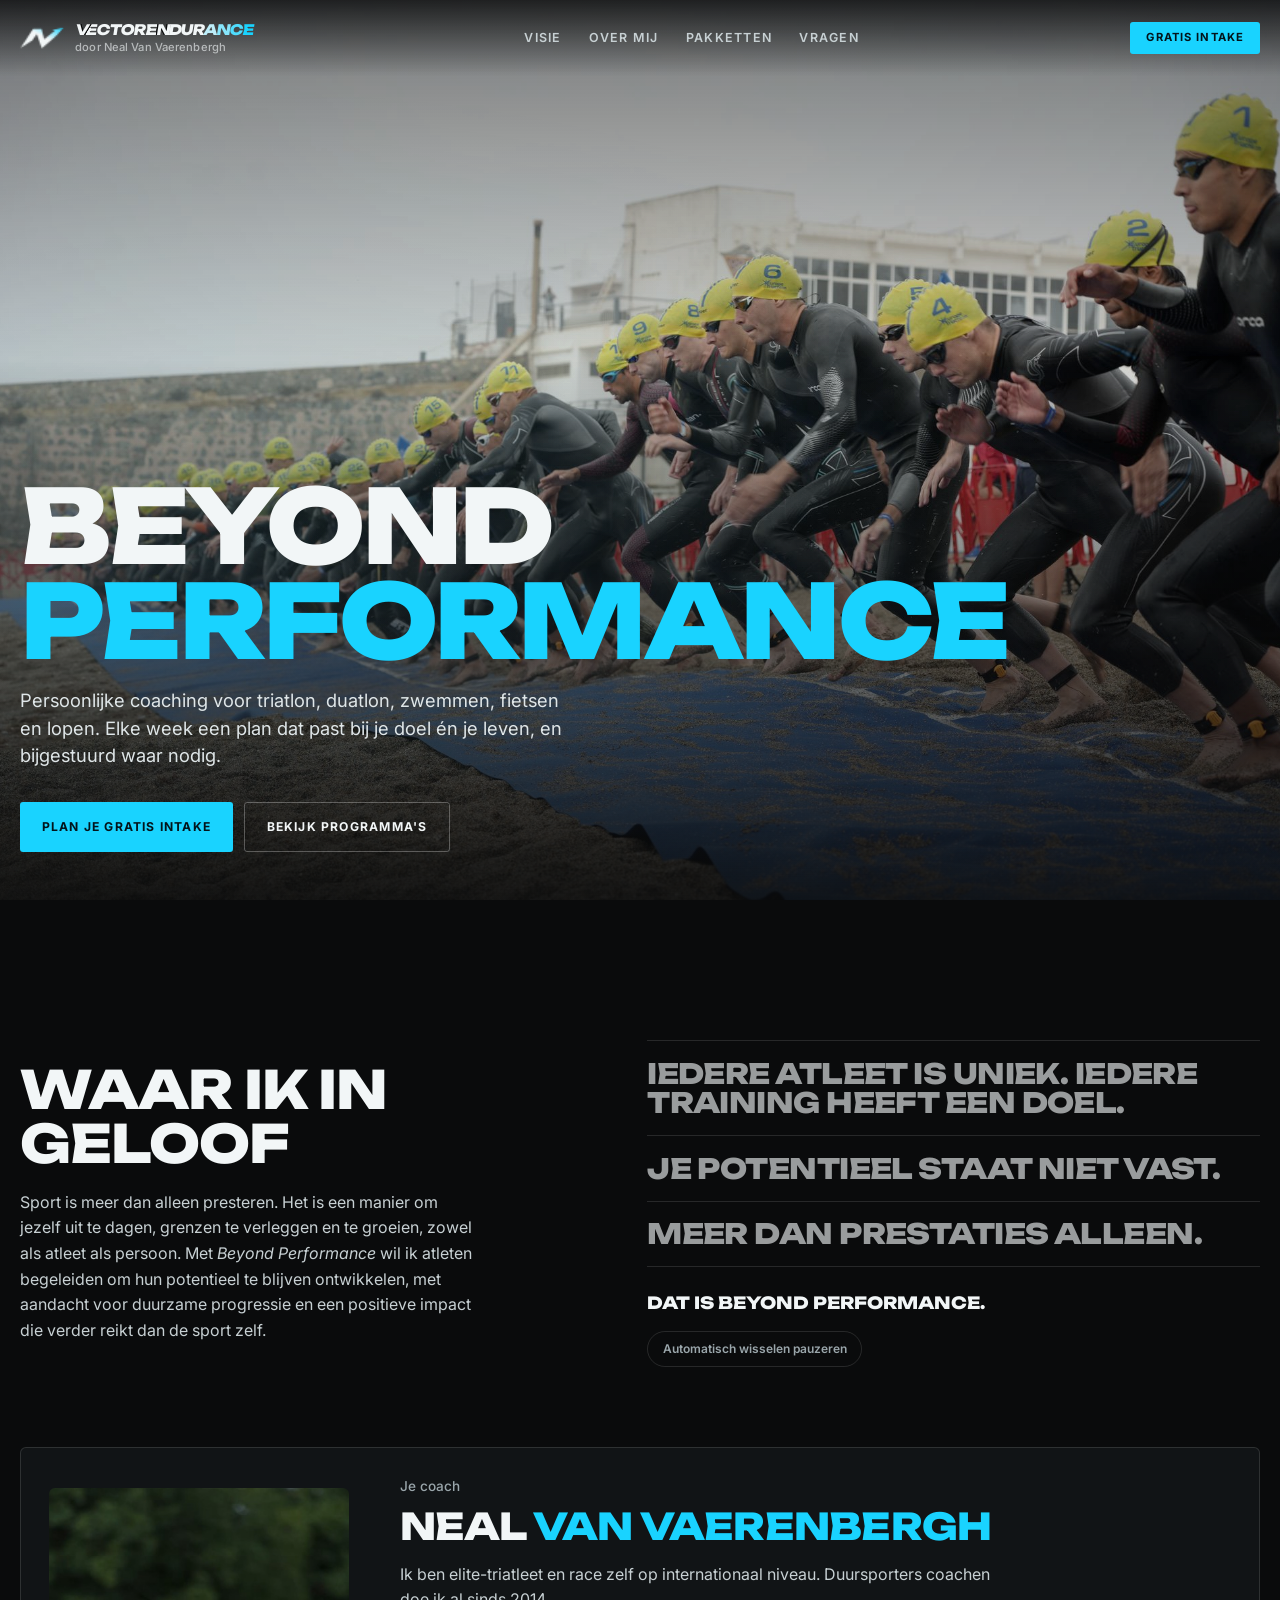
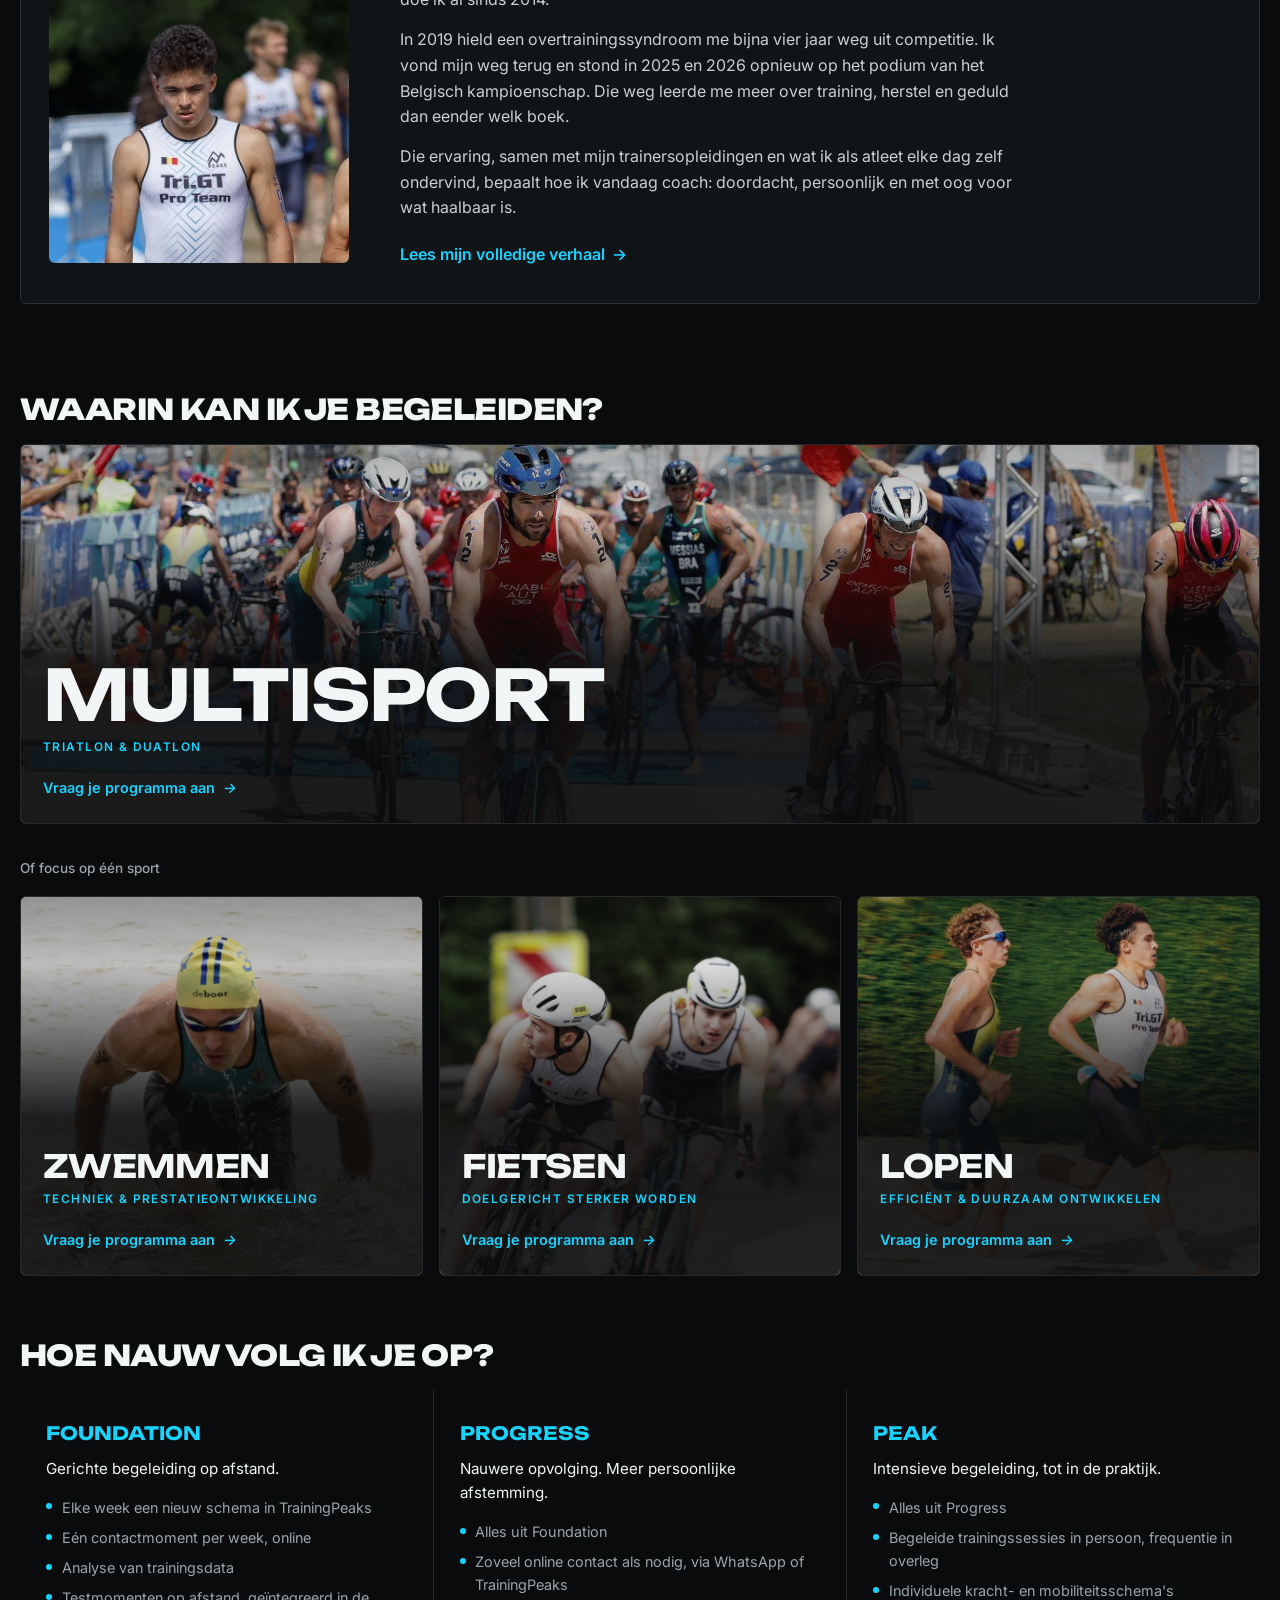
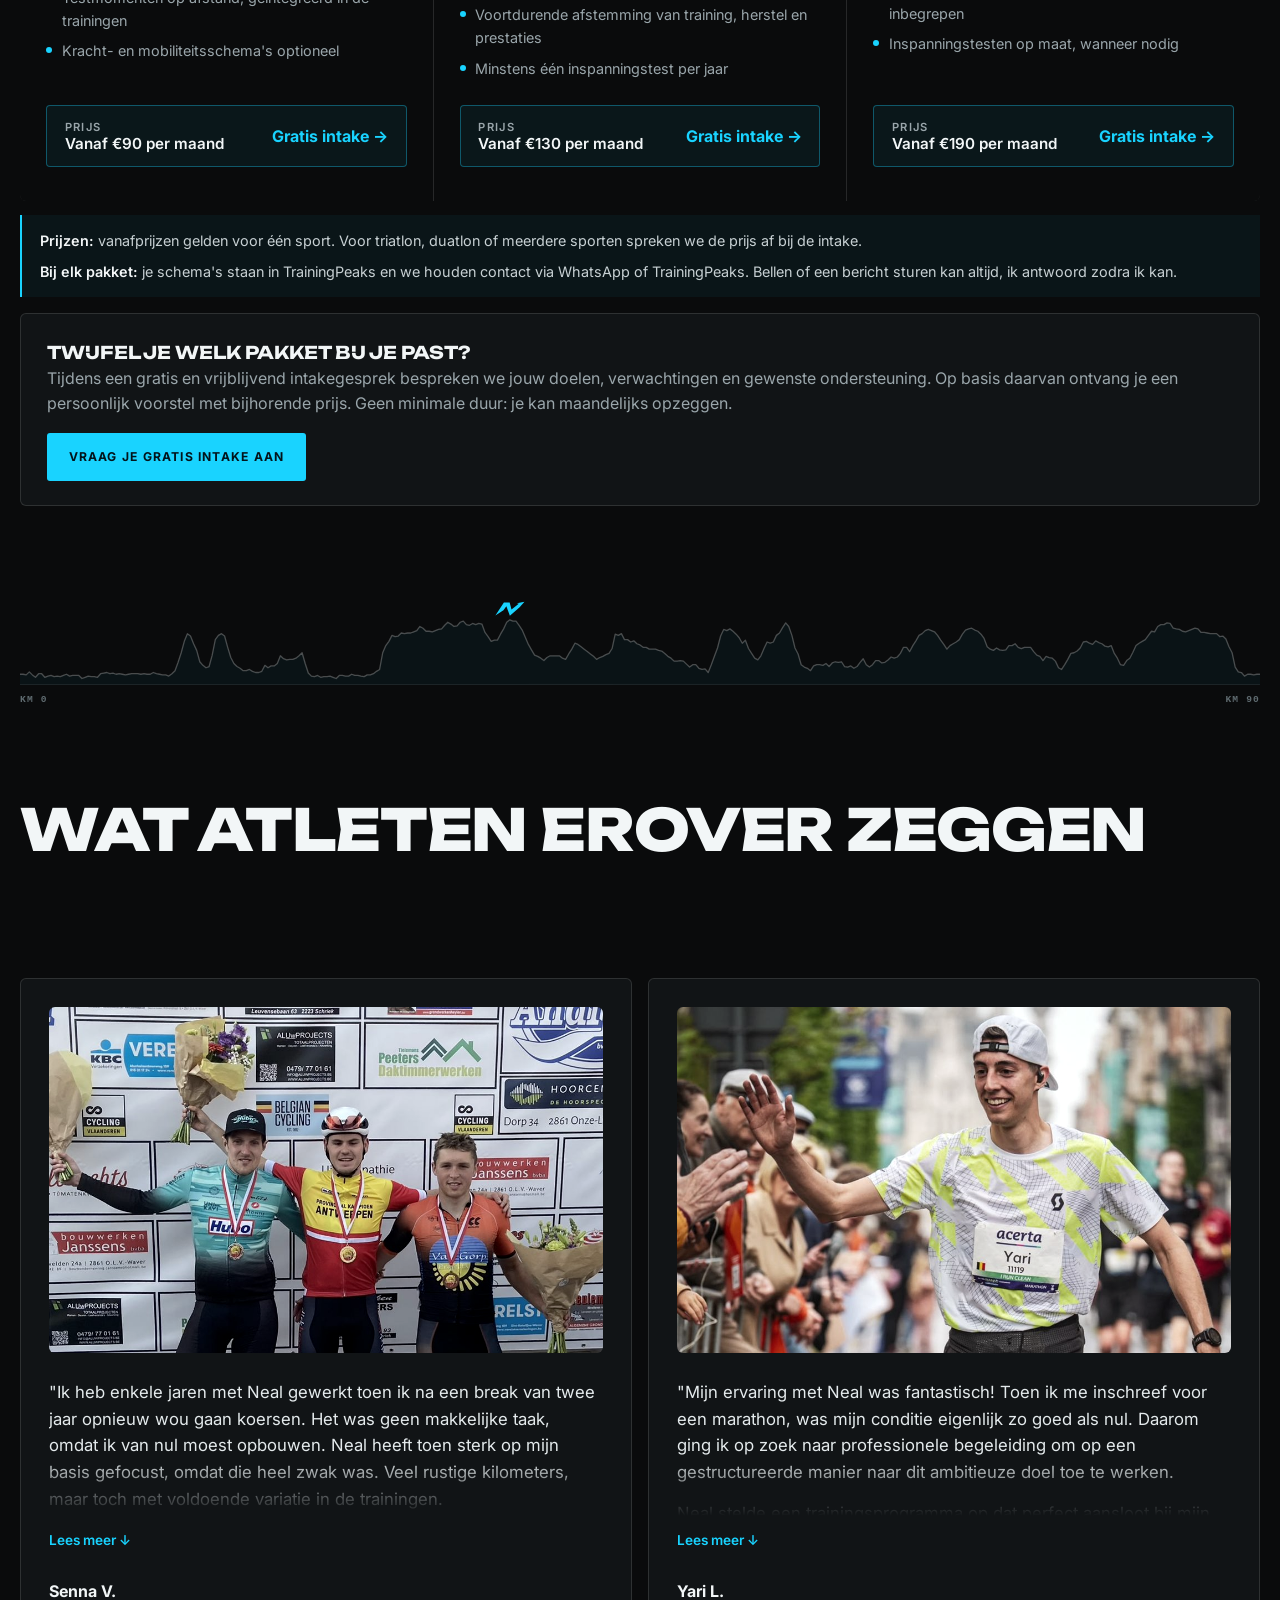
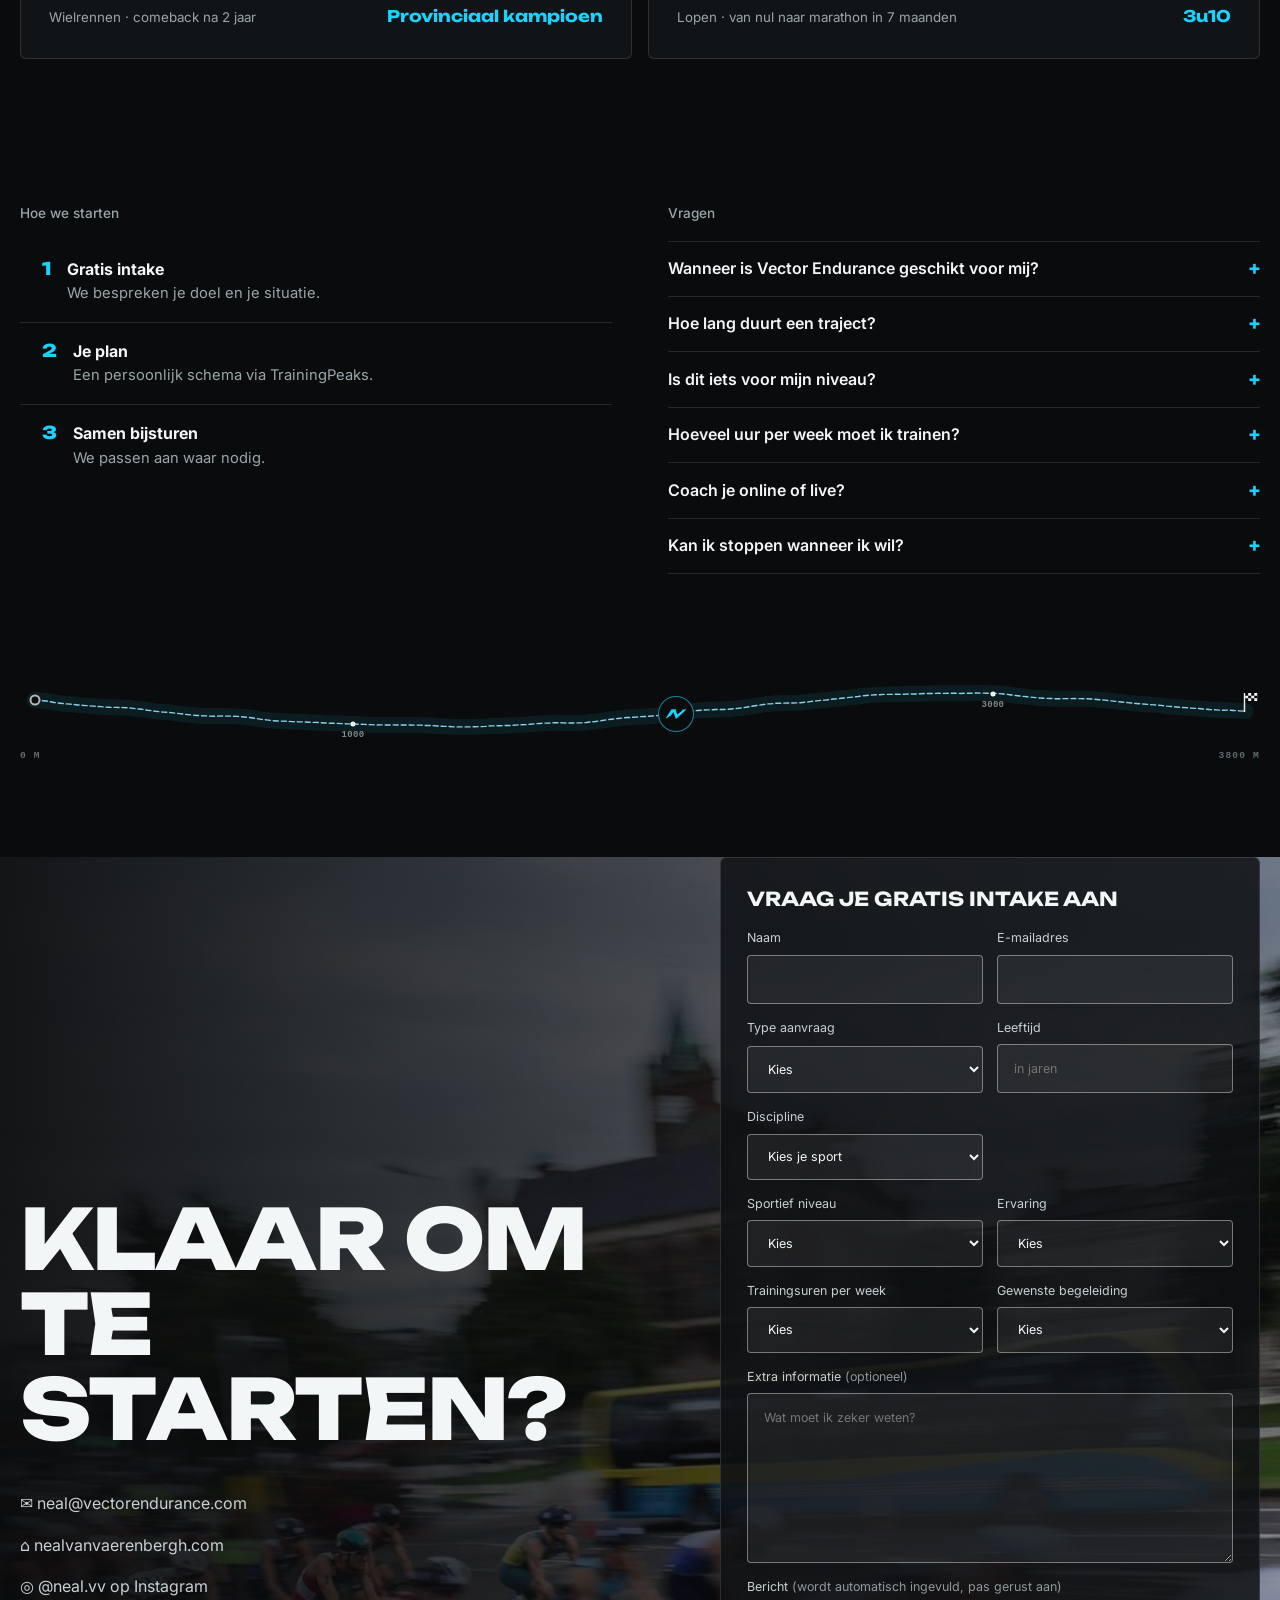
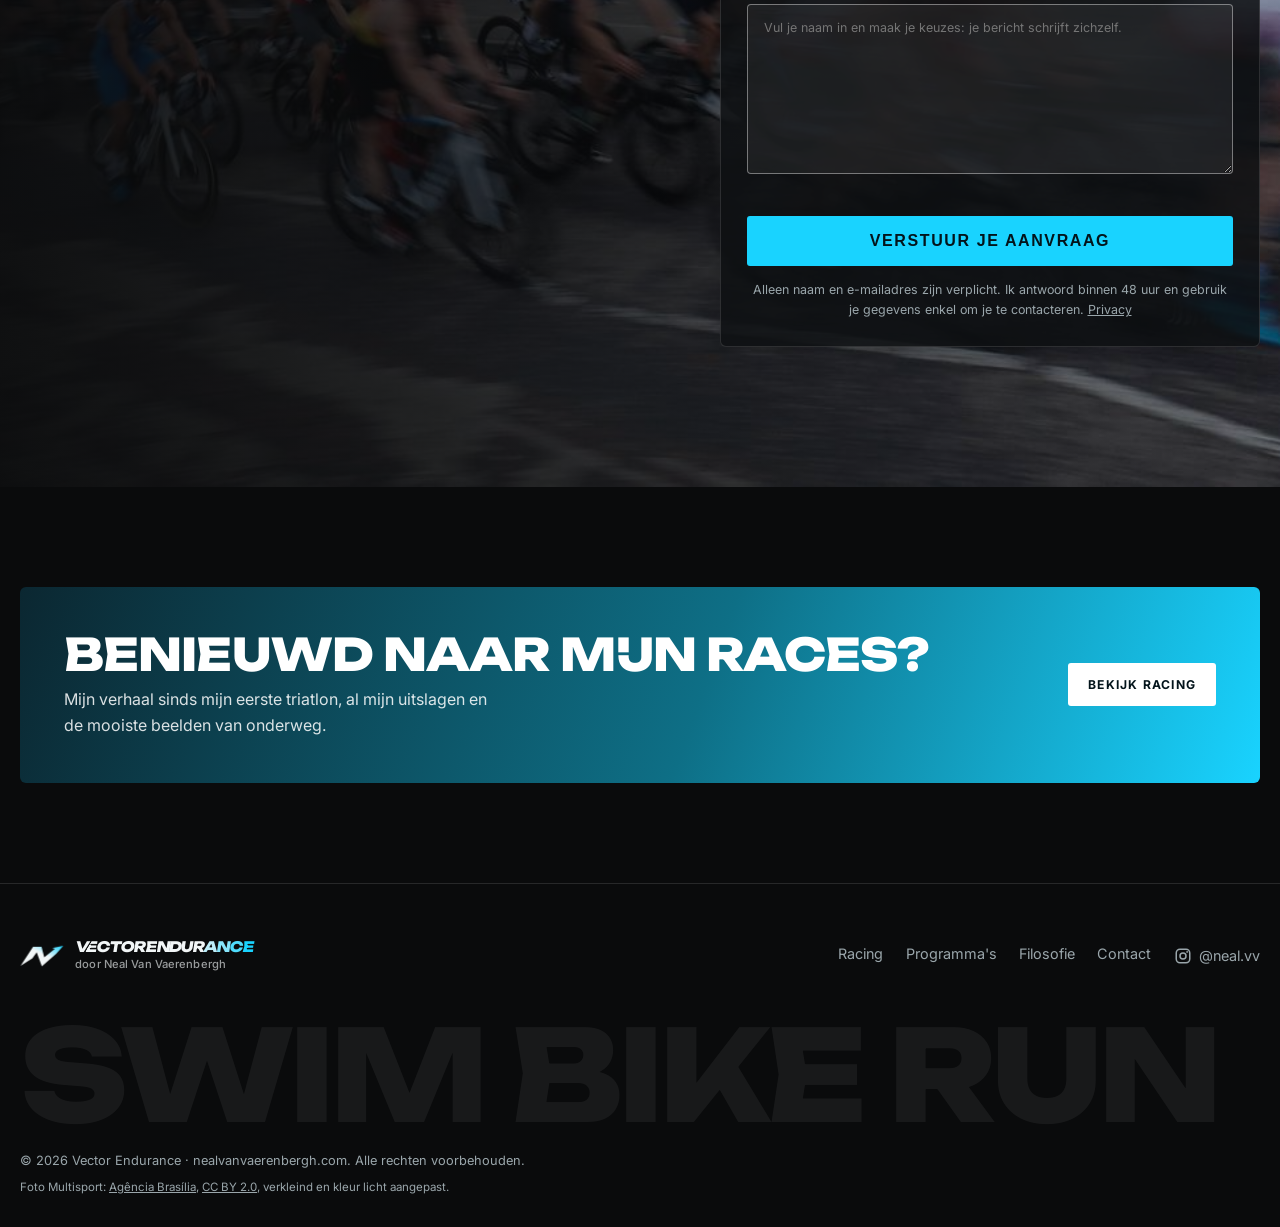
==== commit b9d9690f: "Website bijgewerkt Co-Authored-By: Claude Opus 5.5 <noreply@anthropic.com>" ====
--- a/coaching.html
+++ b/coaching.html
@@ -481,7 +481,7 @@
   <!-- Testimonials: 3 kaarten zichtbaar (op gsm 1), de rest via slepen, swipen of de pijlen.
        PLACEHOLDER: de 5 kaarten hieronder zijn sjablonen. Vervang ze door echte ervaringen van atleten (met hun toestemming).
        Kaart toevoegen of weghalen = één <figure> kopiëren of verwijderen; de carrousel past zich vanzelf aan. -->
-  <div class="route-divider" aria-hidden="true"><svg class="rd-line" viewBox="0 0 1200 70" preserveAspectRatio="none"><path class="rd-fill" d="M0,62.7 L2,62.8 L4,62.7 L6,62.7 L8,62.6 L10,62.6 L12,62.8 L14,62.9 L16,62.9 L18,62.9 L20,62.9 L22,63 L24,62.9 L26,62.8 L28,62.7 L30,62.7 L32,62.7 L34,62.8 L36,62.8 L38,62.8 L40,62.7 L42,62.8 L44,62.9 L46,63 L48,62.9 L50,62.8 L52,62.9 L54,63 L56,62.9 L58,62.8 L60,62.9 L62,63.1 L64,63 L66,63 L68,63 L70,62.9 L72,62.9 L74,63 L76,63 L78,63 L80,63.1 L82,63.1 L84,63 L86,63 L88,63.1 L90,63.2 L92,63.1 L94,63.3 L96,63.4 L98,63.4 L100,63.5 L102,63.6 L104,63.7 L106,63.8 L108,63.9 L110,63.9 L112,63.7 L114,63.7 L116,63.8 L118,63.8 L120,63.8 L122,63.9 L124,63.8 L126,63.9 L128,64 L130,63.9 L132,63.8 L134,63.7 L136,63.6 L138,63.6 L140,63.6 L142,63.7 L144,63.8 L146,63.8 L148,63.7 L150,63.6 L152,63.5 L154,63.4 L156,63.2 L158,63.2 L160,63.4 L162,63.4 L164,63.1 L166,62.8 L168,62.8 L170,62.7 L172,62.5 L174,62.3 L176,61.9 L178,61.3 L180,60.6 L182,59.9 L184,59 L186,57.8 L188,56.4 L190,54.8 L192,53.1 L194,51.2 L196,49.3 L198,47.3 L200,45.3 L202,43.4 L204,41.5 L206,39.6 L208,38 L210,36.8 L212,36.1 L214,35.7 L216,35.4 L218,35.4 L220,35.8 L222,36.5 L224,37.3 L226,38.4 L228,39.7 L230,41.1 L232,42.5 L234,44.1 L236,45.7 L238,47.3 L240,49.1 L242,50.6 L244,52 L246,53.3 L248,54.6 L250,55.8 L252,56.9 L254,57.6 L256,58.2 L258,58.8 L260,59.3 L262,59.6 L264,59.8 L266,60 L268,60.3 L270,60.4 L272,60.3 L274,60.4 L276,60.6 L278,60.7 L280,60.8 L282,60.9 L284,61 L286,61 L288,61 L290,61.2 L292,61.3 L294,61.5 L296,61.7 L298,61.8 L300,62 L302,62.3 L304,62.3 L306,62.3 L308,62.5 L310,62.7 L312,62.7 L314,62.8 L316,63.1 L318,63.1 L320,62.9 L322,62.9 L324,62.9 L326,62.9 L328,63.1 L330,63.1 L332,62.9 L334,62.9 L336,62.9 L338,62.8 L340,62.9 L342,62.9 L344,62.9 L346,62.8 L348,62.6 L350,62.5 L352,62.5 L354,62.1 L356,61.7 L358,61.2 L360,60.6 L362,59.6 L364,58.3 L366,56.7 L368,54.9 L370,53 L372,50.6 L374,47.9 L376,45.1 L378,41.9 L380,38.5 L382,35.2 L384,32 L386,28.9 L388,26.3 L390,24.2 L392,22.6 L394,21.6 L396,21.1 L398,21 L400,21.3 L402,21.9 L404,22.9 L406,24.1 L408,25.2 L410,26.5 L412,27.9 L414,29.6 L416,31.4 L418,33.2 L420,35.1 L422,37.1 L424,38.9 L426,40.5 L428,42.1 L430,44 L432,45.8 L434,47.3 L436,48.5 L438,50 L440,51.3 L442,52.4 L444,53.4 L446,54.4 L448,55.3 L450,55.9 L452,56.4 L454,56.9 L456,57.4 L458,57.8 L460,58.1 L462,58.3 L464,58.6 L466,58.8 L468,58.7 L470,58.6 L472,58.5 L474,58.4 L476,58.3 L478,58 L480,57.8 L482,57.6 L484,57.2 L486,56.8 L488,56.5 L490,56 L492,55.4 L494,55.1 L496,54.8 L498,54.4 L500,53.8 L502,53.2 L504,52.7 L506,52.2 L508,51.6 L510,51.1 L512,50.7 L514,50.1 L516,49.5 L518,49 L520,48.7 L522,48.5 L524,48 L526,47.5 L528,47 L530,46.6 L532,46.3 L534,45.8 L536,45.3 L538,44.8 L540,44.4 L542,44 L544,43.7 L546,43.3 L548,43.1 L550,42.8 L552,42.4 L554,42.1 L556,41.9 L558,41.9 L560,41.8 L562,41.9 L564,41.8 L566,41.8 L568,41.8 L570,41.8 L572,41.9 L574,42.1 L576,42.3 L578,42.6 L580,42.9 L582,43.2 L584,43.5 L586,43.9 L588,44.3 L590,44.6 L592,45 L594,45.5 L596,46.1 L598,46.6 L600,47 L602,47.5 L604,48.2 L606,48.6 L608,49.2 L610,49.9 L612,50.5 L614,51.2 L616,51.9 L618,52.7 L620,53.3 L622,53.7 L624,54.2 L626,54.8 L628,55.4 L630,56 L632,56.5 L634,57 L636,57.5 L638,57.8 L640,58.1 L642,58.4 L644,58.8 L646,59 L648,59 L650,59.2 L652,59.4 L654,59.6 L656,59.7 L658,59.7 L660,59.6 L662,59.6 L664,59.7 L666,59.7 L668,59.6 L670,59.6 L672,59.5 L674,59.4 L676,59.4 L678,59.4 L680,59.5 L682,59.8 L684,59.9 L686,59.8 L688,59.8 L690,59.6 L692,59.4 L694,59.3 L696,59.1 L698,58.8 L700,58.5 L702,58.2 L704,57.5 L706,56.4 L708,55.3 L710,54.1 L712,52.4 L714,50.4 L716,48 L718,45.5 L720,42.6 L722,39.4 L724,35.8 L726,32.2 L728,28.8 L730,25.2 L732,21.7 L734,18.6 L736,15.9 L738,13.6 L740,11.8 L742,10.6 L744,10 L746,10.1 L748,10.6 L750,11.4 L752,12.5 L754,13.8 L756,15.6 L758,17.7 L760,19.8 L762,22.1 L764,24.6 L766,27.1 L768,29.6 L770,32.1 L772,34.8 L774,37.4 L776,39.8 L778,42 L780,44.2 L782,46.2 L784,48 L786,49.8 L788,51.4 L790,52.7 L792,54.1 L794,55.3 L796,56.1 L798,56.9 L800,57.5 L802,57.9 L804,58.3 L806,58.6 L808,58.9 L810,59.2 L812,59.4 L814,59.6 L816,59.6 L818,59.5 L820,59 L822,58.5 L824,57.8 L826,56.9 L828,55.7 L830,54.2 L832,52.4 L834,50.5 L836,48.4 L838,46 L840,43.5 L842,41.1 L844,38.8 L846,36.8 L848,35.3 L850,34.4 L852,34 L854,34 L856,34.3 L858,34.7 L860,35.1 L862,35.6 L864,36.4 L866,37.2 L868,38.1 L870,39.1 L872,40.3 L874,41.6 L876,42.8 L878,44.1 L880,45.3 L882,46.5 L884,47.8 L886,49 L888,50.2 L890,51.3 L892,52.2 L894,53 L896,53.7 L898,54.6 L900,55.2 L902,55.8 L904,56.4 L906,57 L908,57.4 L910,57.7 L912,57.9 L914,58.1 L916,58.1 L918,58.1 L920,58.2 L922,58.4 L924,58.5 L926,58.4 L928,58.3 L930,58.3 L932,58.2 L934,58.1 L936,58.1 L938,58 L940,57.9 L942,57.8 L944,57.5 L946,57.2 L948,57 L950,56.8 L952,56.5 L954,56.3 L956,55.9 L958,55.4 L960,54.9 L962,54.5 L964,54.2 L966,53.8 L968,53.3 L970,52.6 L972,51.8 L974,51.2 L976,50.6 L978,49.9 L980,49.2 L982,48.4 L984,47.6 L986,46.9 L988,46.3 L990,45.8 L992,45 L994,44.2 L996,43.6 L998,43 L1000,42.5 L1002,41.9 L1004,41.3 L1006,40.9 L1008,40.5 L1010,40.1 L1012,39.7 L1014,39.4 L1016,39.2 L1018,39.1 L1020,39 L1022,38.9 L1024,39 L1026,39.1 L1028,39.2 L1030,39.1 L1032,39 L1034,39.2 L1036,39.3 L1038,39.3 L1040,39.4 L1042,39.6 L1044,39.7 L1046,39.7 L1048,39.9 L1050,40 L1052,40.2 L1054,40.4 L1056,40.7 L1058,40.9 L1060,41.2 L1062,41.4 L1064,41.6 L1066,41.9 L1068,42.2 L1070,42.3 L1072,42.5 L1074,42.9 L1076,43.3 L1078,43.7 L1080,44.2 L1082,44.6 L1084,44.9 L1086,45.4 L1088,46 L1090,46.5 L1092,47 L1094,47.4 L1096,47.9 L1098,48.6 L1100,49.1 L1102,49.5 L1104,50 L1106,50.5 L1108,51 L1110,51.5 L1112,51.9 L1114,52.1 L1116,52.5 L1118,53.1 L1120,53.4 L1122,53.7 L1124,54 L1126,54.3 L1128,54.5 L1130,54.6 L1132,54.6 L1134,54.7 L1136,54.8 L1138,55 L1140,55.1 L1142,55.1 L1144,55 L1146,55.1 L1148,55.2 L1150,55.2 L1152,55.3 L1154,55.5 L1156,55.4 L1158,55.4 L1160,55.5 L1162,55.7 L1164,55.9 L1166,56.1 L1168,56.3 L1170,56.5 L1172,56.6 L1174,56.8 L1176,57.2 L1178,57.6 L1180,58 L1182,58.1 L1184,58.2 L1186,58.4 L1188,58.6 L1190,58.7 L1192,58.9 L1194,59.1 L1196,59.2 L1198,59.1 L1200,59.1 L1200,70 L0,70 Z"/><path class="rd-stroke" d="M0,62.7 L2,62.8 L4,62.7 L6,62.7 L8,62.6 L10,62.6 L12,62.8 L14,62.9 L16,62.9 L18,62.9 L20,62.9 L22,63 L24,62.9 L26,62.8 L28,62.7 L30,62.7 L32,62.7 L34,62.8 L36,62.8 L38,62.8 L40,62.7 L42,62.8 L44,62.9 L46,63 L48,62.9 L50,62.8 L52,62.9 L54,63 L56,62.9 L58,62.8 L60,62.9 L62,63.1 L64,63 L66,63 L68,63 L70,62.9 L72,62.9 L74,63 L76,63 L78,63 L80,63.1 L82,63.1 L84,63 L86,63 L88,63.1 L90,63.2 L92,63.1 L94,63.3 L96,63.4 L98,63.4 L100,63.5 L102,63.6 L104,63.7 L106,63.8 L108,63.9 L110,63.9 L112,63.7 L114,63.7 L116,63.8 L118,63.8 L120,63.8 L122,63.9 L124,63.8 L126,63.9 L128,64 L130,63.9 L132,63.8 L134,63.7 L136,63.6 L138,63.6 L140,63.6 L142,63.7 L144,63.8 L146,63.8 L148,63.7 L150,63.6 L152,63.5 L154,63.4 L156,63.2 L158,63.2 L160,63.4 L162,63.4 L164,63.1 L166,62.8 L168,62.8 L170,62.7 L172,62.5 L174,62.3 L176,61.9 L178,61.3 L180,60.6 L182,59.9 L184,59 L186,57.8 L188,56.4 L190,54.8 L192,53.1 L194,51.2 L196,49.3 L198,47.3 L200,45.3 L202,43.4 L204,41.5 L206,39.6 L208,38 L210,36.8 L212,36.1 L214,35.7 L216,35.4 L218,35.4 L220,35.8 L222,36.5 L224,37.3 L226,38.4 L228,39.7 L230,41.1 L232,42.5 L234,44.1 L236,45.7 L238,47.3 L240,49.1 L242,50.6 L244,52 L246,53.3 L248,54.6 L250,55.8 L252,56.9 L254,57.6 L256,58.2 L258,58.8 L260,59.3 L262,59.6 L264,59.8 L266,60 L268,60.3 L270,60.4 L272,60.3 L274,60.4 L276,60.6 L278,60.7 L280,60.8 L282,60.9 L284,61 L286,61 L288,61 L290,61.2 L292,61.3 L294,61.5 L296,61.7 L298,61.8 L300,62 L302,62.3 L304,62.3 L306,62.3 L308,62.5 L310,62.7 L312,62.7 L314,62.8 L316,63.1 L318,63.1 L320,62.9 L322,62.9 L324,62.9 L326,62.9 L328,63.1 L330,63.1 L332,62.9 L334,62.9 L336,62.9 L338,62.8 L340,62.9 L342,62.9 L344,62.9 L346,62.8 L348,62.6 L350,62.5 L352,62.5 L354,62.1 L356,61.7 L358,61.2 L360,60.6 L362,59.6 L364,58.3 L366,56.7 L368,54.9 L370,53 L372,50.6 L374,47.9 L376,45.1 L378,41.9 L380,38.5 L382,35.2 L384,32 L386,28.9 L388,26.3 L390,24.2 L392,22.6 L394,21.6 L396,21.1 L398,21 L400,21.3 L402,21.9 L404,22.9 L406,24.1 L408,25.2 L410,26.5 L412,27.9 L414,29.6 L416,31.4 L418,33.2 L420,35.1 L422,37.1 L424,38.9 L426,40.5 L428,42.1 L430,44 L432,45.8 L434,47.3 L436,48.5 L438,50 L440,51.3 L442,52.4 L444,53.4 L446,54.4 L448,55.3 L450,55.9 L452,56.4 L454,56.9 L456,57.4 L458,57.8 L460,58.1 L462,58.3 L464,58.6 L466,58.8 L468,58.7 L470,58.6 L472,58.5 L474,58.4 L476,58.3 L478,58 L480,57.8 L482,57.6 L484,57.2 L486,56.8 L488,56.5 L490,56 L492,55.4 L494,55.1 L496,54.8 L498,54.4 L500,53.8 L502,53.2 L504,52.7 L506,52.2 L508,51.6 L510,51.1 L512,50.7 L514,50.1 L516,49.5 L518,49 L520,48.7 L522,48.5 L524,48 L526,47.5 L528,47 L530,46.6 L532,46.3 L534,45.8 L536,45.3 L538,44.8 L540,44.4 L542,44 L544,43.7 L546,43.3 L548,43.1 L550,42.8 L552,42.4 L554,42.1 L556,41.9 L558,41.9 L560,41.8 L562,41.9 L564,41.8 L566,41.8 L568,41.8 L570,41.8 L572,41.9 L574,42.1 L576,42.3 L578,42.6 L580,42.9 L582,43.2 L584,43.5 L586,43.9 L588,44.3 L590,44.6 L592,45 L594,45.5 L596,46.1 L598,46.6 L600,47 L602,47.5 L604,48.2 L606,48.6 L608,49.2 L610,49.9 L612,50.5 L614,51.2 L616,51.9 L618,52.7 L620,53.3 L622,53.7 L624,54.2 L626,54.8 L628,55.4 L630,56 L632,56.5 L634,57 L636,57.5 L638,57.8 L640,58.1 L642,58.4 L644,58.8 L646,59 L648,59 L650,59.2 L652,59.4 L654,59.6 L656,59.7 L658,59.7 L660,59.6 L662,59.6 L664,59.7 L666,59.7 L668,59.6 L670,59.6 L672,59.5 L674,59.4 L676,59.4 L678,59.4 L680,59.5 L682,59.8 L684,59.9 L686,59.8 L688,59.8 L690,59.6 L692,59.4 L694,59.3 L696,59.1 L698,58.8 L700,58.5 L702,58.2 L704,57.5 L706,56.4 L708,55.3 L710,54.1 L712,52.4 L714,50.4 L716,48 L718,45.5 L720,42.6 L722,39.4 L724,35.8 L726,32.2 L728,28.8 L730,25.2 L732,21.7 L734,18.6 L736,15.9 L738,13.6 L740,11.8 L742,10.6 L744,10 L746,10.1 L748,10.6 L750,11.4 L752,12.5 L754,13.8 L756,15.6 L758,17.7 L760,19.8 L762,22.1 L764,24.6 L766,27.1 L768,29.6 L770,32.1 L772,34.8 L774,37.4 L776,39.8 L778,42 L780,44.2 L782,46.2 L784,48 L786,49.8 L788,51.4 L790,52.7 L792,54.1 L794,55.3 L796,56.1 L798,56.9 L800,57.5 L802,57.9 L804,58.3 L806,58.6 L808,58.9 L810,59.2 L812,59.4 L814,59.6 L816,59.6 L818,59.5 L820,59 L822,58.5 L824,57.8 L826,56.9 L828,55.7 L830,54.2 L832,52.4 L834,50.5 L836,48.4 L838,46 L840,43.5 L842,41.1 L844,38.8 L846,36.8 L848,35.3 L850,34.4 L852,34 L854,34 L856,34.3 L858,34.7 L860,35.1 L862,35.6 L864,36.4 L866,37.2 L868,38.1 L870,39.1 L872,40.3 L874,41.6 L876,42.8 L878,44.1 L880,45.3 L882,46.5 L884,47.8 L886,49 L888,50.2 L890,51.3 L892,52.2 L894,53 L896,53.7 L898,54.6 L900,55.2 L902,55.8 L904,56.4 L906,57 L908,57.4 L910,57.7 L912,57.9 L914,58.1 L916,58.1 L918,58.1 L920,58.2 L922,58.4 L924,58.5 L926,58.4 L928,58.3 L930,58.3 L932,58.2 L934,58.1 L936,58.1 L938,58 L940,57.9 L942,57.8 L944,57.5 L946,57.2 L948,57 L950,56.8 L952,56.5 L954,56.3 L956,55.9 L958,55.4 L960,54.9 L962,54.5 L964,54.2 L966,53.8 L968,53.3 L970,52.6 L972,51.8 L974,51.2 L976,50.6 L978,49.9 L980,49.2 L982,48.4 L984,47.6 L986,46.9 L988,46.3 L990,45.8 L992,45 L994,44.2 L996,43.6 L998,43 L1000,42.5 L1002,41.9 L1004,41.3 L1006,40.9 L1008,40.5 L1010,40.1 L1012,39.7 L1014,39.4 L1016,39.2 L1018,39.1 L1020,39 L1022,38.9 L1024,39 L1026,39.1 L1028,39.2 L1030,39.1 L1032,39 L1034,39.2 L1036,39.3 L1038,39.3 L1040,39.4 L1042,39.6 L1044,39.7 L1046,39.7 L1048,39.9 L1050,40 L1052,40.2 L1054,40.4 L1056,40.7 L1058,40.9 L1060,41.2 L1062,41.4 L1064,41.6 L1066,41.9 L1068,42.2 L1070,42.3 L1072,42.5 L1074,42.9 L1076,43.3 L1078,43.7 L1080,44.2 L1082,44.6 L1084,44.9 L1086,45.4 L1088,46 L1090,46.5 L1092,47 L1094,47.4 L1096,47.9 L1098,48.6 L1100,49.1 L1102,49.5 L1104,50 L1106,50.5 L1108,51 L1110,51.5 L1112,51.9 L1114,52.1 L1116,52.5 L1118,53.1 L1120,53.4 L1122,53.7 L1124,54 L1126,54.3 L1128,54.5 L1130,54.6 L1132,54.6 L1134,54.7 L1136,54.8 L1138,55 L1140,55.1 L1142,55.1 L1144,55 L1146,55.1 L1148,55.2 L1150,55.2 L1152,55.3 L1154,55.5 L1156,55.4 L1158,55.4 L1160,55.5 L1162,55.7 L1164,55.9 L1166,56.1 L1168,56.3 L1170,56.5 L1172,56.6 L1174,56.8 L1176,57.2 L1178,57.6 L1180,58 L1182,58.1 L1184,58.2 L1186,58.4 L1188,58.6 L1190,58.7 L1192,58.9 L1194,59.1 L1196,59.2 L1198,59.1 L1200,59.1"/><path class="rd-base" d="M0,69.5 H1200"/></svg><svg class="rd-mark" viewBox="165 340 700 345" style="left:62%;top:14.29%"><polygon points="174,670 372,365 507,365 550,532 720,398 676,385 853,350 740,476 512,675 430,452 362,550"/></svg><span class="rd-km rd-a">km 0</span><span class="rd-km rd-b">km 74.3</span></div>
+  <div class="route-divider" aria-hidden="true"><svg class="rd-line" viewBox="0 0 1200 70" preserveAspectRatio="none"><path class="rd-fill" d="M0,60.1 L3,60.1 L6,60.7 L9,57.9 L12,60.7 L15,62.9 L18,59.6 L21,59.6 L24,62.9 L27,61.8 L30,61.2 L33,62.3 L36,61.8 L39,62.3 L42,61.2 L45,60.1 L48,61.8 L51,61.2 L54,61.2 L57,61.2 L60,64.0 L63,62.9 L66,61.8 L69,62.3 L72,62.3 L75,62.9 L78,59.6 L81,59.0 L84,58.5 L87,59.6 L90,59.0 L93,60.1 L96,59.6 L99,60.1 L102,60.7 L105,60.1 L108,59.6 L111,59.6 L114,59.6 L117,60.1 L120,59.6 L123,60.1 L126,60.1 L129,58.5 L132,59.6 L135,60.1 L138,60.7 L141,60.7 L144,61.8 L147,59.6 L150,56.8 L153,49.1 L156,40.3 L159,29.8 L162,22.7 L165,24.9 L168,32.0 L171,38.1 L174,48.6 L177,51.9 L180,54.1 L183,53.0 L186,42.5 L189,28.2 L192,24.3 L195,22.7 L198,24.9 L201,35.3 L204,44.7 L207,50.2 L210,53.0 L213,54.6 L216,56.8 L219,56.8 L222,55.7 L225,57.4 L228,58.5 L231,58.5 L234,57.4 L237,51.9 L240,54.1 L243,52.4 L246,52.4 L249,50.2 L252,43.1 L255,45.8 L258,46.9 L261,46.4 L264,46.4 L267,45.3 L270,43.1 L273,40.3 L276,50.2 L279,59.0 L282,61.8 L285,62.3 L288,61.2 L291,62.9 L294,62.3 L297,62.3 L300,61.8 L303,62.9 L306,64.0 L309,61.2 L312,61.2 L315,61.8 L318,61.8 L321,60.1 L324,61.2 L327,61.2 L330,61.8 L333,62.3 L336,60.7 L339,60.7 L342,59.6 L345,57.4 L348,55.7 L351,40.3 L354,33.7 L357,29.8 L360,24.3 L363,25.4 L366,24.9 L369,22.1 L372,22.7 L375,22.1 L378,22.1 L381,21.0 L384,19.9 L387,16.1 L390,17.7 L393,20.5 L396,20.5 L399,21.0 L402,19.9 L405,18.8 L408,18.3 L411,15.0 L414,12.2 L417,13.9 L420,16.1 L423,15.5 L426,12.2 L429,11.1 L432,14.4 L435,15.0 L438,13.3 L441,14.4 L444,13.3 L447,13.9 L450,21.6 L453,25.4 L456,29.8 L459,28.7 L462,28.7 L465,23.2 L468,18.3 L471,12.2 L474,10.0 L477,11.1 L480,11.1 L483,15.0 L486,19.4 L489,26.0 L492,32.6 L495,37.6 L498,42.5 L501,43.6 L504,45.3 L507,47.5 L510,44.7 L513,43.1 L516,43.1 L519,43.1 L522,43.1 L525,45.3 L528,46.4 L531,41.4 L534,37.0 L537,31.5 L540,32.6 L543,34.8 L546,37.0 L549,39.2 L552,41.4 L555,43.6 L558,46.4 L561,44.7 L564,43.6 L567,42.0 L570,40.9 L573,36.4 L576,23.2 L579,24.3 L582,22.7 L585,28.2 L588,28.2 L591,30.4 L594,29.3 L597,32.0 L600,33.1 L603,35.3 L606,35.3 L609,37.0 L612,37.0 L615,37.0 L618,38.1 L621,38.7 L624,40.9 L627,43.6 L630,45.3 L633,48.0 L636,48.0 L639,47.5 L642,48.0 L645,50.8 L648,53.5 L651,51.3 L654,51.3 L657,54.6 L660,55.7 L663,55.2 L666,58.5 L669,51.3 L672,43.6 L675,35.9 L678,24.9 L681,18.8 L684,19.9 L687,18.3 L690,20.5 L693,23.2 L696,26.5 L699,31.5 L702,28.7 L705,36.4 L708,40.9 L711,45.3 L714,46.9 L717,43.1 L720,36.4 L723,30.4 L726,31.5 L729,30.4 L732,24.3 L735,22.1 L738,17.2 L741,12.8 L744,16.1 L747,24.3 L750,35.9 L753,41.4 L756,51.3 L759,53.5 L762,54.6 L765,56.8 L768,52.4 L771,51.3 L774,51.3 L777,51.9 L780,50.2 L783,53.0 L786,49.7 L789,48.6 L792,49.1 L795,48.6 L798,53.0 L801,53.5 L804,52.4 L807,54.6 L810,53.0 L813,49.1 L816,45.8 L819,51.3 L822,53.5 L825,51.3 L828,47.5 L831,47.5 L834,49.7 L837,49.1 L840,46.9 L843,44.2 L846,45.3 L849,44.2 L852,40.9 L855,35.3 L858,35.3 L861,39.2 L864,33.7 L867,29.3 L870,24.3 L873,22.7 L876,19.9 L879,18.8 L882,19.9 L885,21.0 L888,24.3 L891,28.7 L894,32.6 L897,37.0 L900,33.7 L903,32.0 L906,30.4 L909,28.2 L912,23.2 L915,19.4 L918,18.3 L921,17.7 L924,19.4 L927,20.5 L930,23.2 L933,27.1 L936,34.8 L939,37.0 L942,38.1 L945,35.9 L948,37.6 L951,38.1 L954,37.6 L957,33.7 L960,33.7 L963,32.0 L966,35.3 L969,36.4 L972,35.3 L975,35.3 L978,35.3 L981,39.2 L984,42.5 L987,43.6 L990,47.5 L993,43.6 L996,44.7 L999,45.3 L1002,48.0 L1005,54.1 L1008,55.7 L1011,51.3 L1014,46.4 L1017,40.9 L1020,40.3 L1023,38.7 L1026,35.9 L1029,30.4 L1032,29.8 L1035,31.5 L1038,32.6 L1041,29.3 L1044,30.9 L1047,32.0 L1050,34.2 L1053,34.8 L1056,33.7 L1059,40.9 L1062,45.3 L1065,51.3 L1068,51.9 L1071,47.5 L1074,45.3 L1077,39.8 L1080,33.7 L1083,31.5 L1086,29.8 L1089,28.2 L1092,24.3 L1095,20.5 L1098,21.0 L1101,16.1 L1104,14.4 L1107,14.4 L1110,12.8 L1113,13.3 L1116,17.7 L1119,18.3 L1122,18.8 L1125,20.5 L1128,21.0 L1131,19.9 L1134,18.8 L1137,17.7 L1140,18.3 L1143,21.6 L1146,21.6 L1149,22.1 L1152,22.7 L1155,22.7 L1158,22.7 L1161,25.4 L1164,24.9 L1167,27.6 L1170,34.8 L1173,40.3 L1176,53.5 L1179,57.9 L1182,58.5 L1185,61.8 L1188,60.1 L1191,60.1 L1194,60.7 L1197,60.1 L1200,60.1 L1200,70 L0,70 Z"/><path class="rd-stroke" d="M0,60.1 L3,60.1 L6,60.7 L9,57.9 L12,60.7 L15,62.9 L18,59.6 L21,59.6 L24,62.9 L27,61.8 L30,61.2 L33,62.3 L36,61.8 L39,62.3 L42,61.2 L45,60.1 L48,61.8 L51,61.2 L54,61.2 L57,61.2 L60,64.0 L63,62.9 L66,61.8 L69,62.3 L72,62.3 L75,62.9 L78,59.6 L81,59.0 L84,58.5 L87,59.6 L90,59.0 L93,60.1 L96,59.6 L99,60.1 L102,60.7 L105,60.1 L108,59.6 L111,59.6 L114,59.6 L117,60.1 L120,59.6 L123,60.1 L126,60.1 L129,58.5 L132,59.6 L135,60.1 L138,60.7 L141,60.7 L144,61.8 L147,59.6 L150,56.8 L153,49.1 L156,40.3 L159,29.8 L162,22.7 L165,24.9 L168,32.0 L171,38.1 L174,48.6 L177,51.9 L180,54.1 L183,53.0 L186,42.5 L189,28.2 L192,24.3 L195,22.7 L198,24.9 L201,35.3 L204,44.7 L207,50.2 L210,53.0 L213,54.6 L216,56.8 L219,56.8 L222,55.7 L225,57.4 L228,58.5 L231,58.5 L234,57.4 L237,51.9 L240,54.1 L243,52.4 L246,52.4 L249,50.2 L252,43.1 L255,45.8 L258,46.9 L261,46.4 L264,46.4 L267,45.3 L270,43.1 L273,40.3 L276,50.2 L279,59.0 L282,61.8 L285,62.3 L288,61.2 L291,62.9 L294,62.3 L297,62.3 L300,61.8 L303,62.9 L306,64.0 L309,61.2 L312,61.2 L315,61.8 L318,61.8 L321,60.1 L324,61.2 L327,61.2 L330,61.8 L333,62.3 L336,60.7 L339,60.7 L342,59.6 L345,57.4 L348,55.7 L351,40.3 L354,33.7 L357,29.8 L360,24.3 L363,25.4 L366,24.9 L369,22.1 L372,22.7 L375,22.1 L378,22.1 L381,21.0 L384,19.9 L387,16.1 L390,17.7 L393,20.5 L396,20.5 L399,21.0 L402,19.9 L405,18.8 L408,18.3 L411,15.0 L414,12.2 L417,13.9 L420,16.1 L423,15.5 L426,12.2 L429,11.1 L432,14.4 L435,15.0 L438,13.3 L441,14.4 L444,13.3 L447,13.9 L450,21.6 L453,25.4 L456,29.8 L459,28.7 L462,28.7 L465,23.2 L468,18.3 L471,12.2 L474,10.0 L477,11.1 L480,11.1 L483,15.0 L486,19.4 L489,26.0 L492,32.6 L495,37.6 L498,42.5 L501,43.6 L504,45.3 L507,47.5 L510,44.7 L513,43.1 L516,43.1 L519,43.1 L522,43.1 L525,45.3 L528,46.4 L531,41.4 L534,37.0 L537,31.5 L540,32.6 L543,34.8 L546,37.0 L549,39.2 L552,41.4 L555,43.6 L558,46.4 L561,44.7 L564,43.6 L567,42.0 L570,40.9 L573,36.4 L576,23.2 L579,24.3 L582,22.7 L585,28.2 L588,28.2 L591,30.4 L594,29.3 L597,32.0 L600,33.1 L603,35.3 L606,35.3 L609,37.0 L612,37.0 L615,37.0 L618,38.1 L621,38.7 L624,40.9 L627,43.6 L630,45.3 L633,48.0 L636,48.0 L639,47.5 L642,48.0 L645,50.8 L648,53.5 L651,51.3 L654,51.3 L657,54.6 L660,55.7 L663,55.2 L666,58.5 L669,51.3 L672,43.6 L675,35.9 L678,24.9 L681,18.8 L684,19.9 L687,18.3 L690,20.5 L693,23.2 L696,26.5 L699,31.5 L702,28.7 L705,36.4 L708,40.9 L711,45.3 L714,46.9 L717,43.1 L720,36.4 L723,30.4 L726,31.5 L729,30.4 L732,24.3 L735,22.1 L738,17.2 L741,12.8 L744,16.1 L747,24.3 L750,35.9 L753,41.4 L756,51.3 L759,53.5 L762,54.6 L765,56.8 L768,52.4 L771,51.3 L774,51.3 L777,51.9 L780,50.2 L783,53.0 L786,49.7 L789,48.6 L792,49.1 L795,48.6 L798,53.0 L801,53.5 L804,52.4 L807,54.6 L810,53.0 L813,49.1 L816,45.8 L819,51.3 L822,53.5 L825,51.3 L828,47.5 L831,47.5 L834,49.7 L837,49.1 L840,46.9 L843,44.2 L846,45.3 L849,44.2 L852,40.9 L855,35.3 L858,35.3 L861,39.2 L864,33.7 L867,29.3 L870,24.3 L873,22.7 L876,19.9 L879,18.8 L882,19.9 L885,21.0 L888,24.3 L891,28.7 L894,32.6 L897,37.0 L900,33.7 L903,32.0 L906,30.4 L909,28.2 L912,23.2 L915,19.4 L918,18.3 L921,17.7 L924,19.4 L927,20.5 L930,23.2 L933,27.1 L936,34.8 L939,37.0 L942,38.1 L945,35.9 L948,37.6 L951,38.1 L954,37.6 L957,33.7 L960,33.7 L963,32.0 L966,35.3 L969,36.4 L972,35.3 L975,35.3 L978,35.3 L981,39.2 L984,42.5 L987,43.6 L990,47.5 L993,43.6 L996,44.7 L999,45.3 L1002,48.0 L1005,54.1 L1008,55.7 L1011,51.3 L1014,46.4 L1017,40.9 L1020,40.3 L1023,38.7 L1026,35.9 L1029,30.4 L1032,29.8 L1035,31.5 L1038,32.6 L1041,29.3 L1044,30.9 L1047,32.0 L1050,34.2 L1053,34.8 L1056,33.7 L1059,40.9 L1062,45.3 L1065,51.3 L1068,51.9 L1071,47.5 L1074,45.3 L1077,39.8 L1080,33.7 L1083,31.5 L1086,29.8 L1089,28.2 L1092,24.3 L1095,20.5 L1098,21.0 L1101,16.1 L1104,14.4 L1107,14.4 L1110,12.8 L1113,13.3 L1116,17.7 L1119,18.3 L1122,18.8 L1125,20.5 L1128,21.0 L1131,19.9 L1134,18.8 L1137,17.7 L1140,18.3 L1143,21.6 L1146,21.6 L1149,22.1 L1152,22.7 L1155,22.7 L1158,22.7 L1161,25.4 L1164,24.9 L1167,27.6 L1170,34.8 L1173,40.3 L1176,53.5 L1179,57.9 L1182,58.5 L1185,61.8 L1188,60.1 L1191,60.1 L1194,60.7 L1197,60.1 L1200,60.1"/><path class="rd-base" d="M0,69.5 H1200"/></svg><svg class="rd-mark" viewBox="165 340 700 345" style="left:39.5%;top:14.29%"><polygon points="174,670 372,365 507,365 550,532 720,398 676,385 853,350 740,476 512,675 430,452 362,550"/></svg><span class="rd-km rd-a">km 0</span><span class="rd-km rd-b">km 90</span></div>
   <section id="reviews" style="padding-top:0" aria-label="Ervaringen van atleten">
     <div class="wrap">
       <div class="section-head">
@@ -540,7 +540,7 @@
   </section>
 
   <!-- ===== CONTACT ===== -->
-  <div class="route-map rm-swim" aria-hidden="true"><svg class="rm-line" viewBox="0 0 1200 80" preserveAspectRatio="none"><path class="rm-road" d="M14,46 L18,49 L27.2,54.3 L36.4,59.8 L44.6,64.5 L55.4,69.5 L64.3,67.7 L75.8,66.4 L87.3,65 L98.2,64 L108.3,63 L116.3,62.8 L128.1,63.6 L136.8,63.6 L144.3,63.2 L154,63.6 L163.6,63.7 L173.4,64.7 L182.3,65.6 L192.9,67.6 L204.6,69.3 L216.4,70.7 L225.3,71.7 L233.8,70.7 L243.7,69.7 L251.2,68.5 L260.2,66.5 L269,64.5 L276.4,62.7 L282.3,61 L288.8,59.1 L296.3,57 L304,54.6 L309.9,52.4 L317.7,49.6 L325.6,46.2 L335,42.8 L345.5,38.1 L355,34.8 L365.9,32.4 L373.5,31.7 L382.7,31.2 L394.4,31.2 L402.3,31.4 L410.3,31.4 L420.2,32.2 L430.1,33.6 L439.7,35.7 L447.3,37.8 L457.7,40.4 L467.9,43.1 L471.5,46.5 L478.5,52.9 L485.6,58.5 L492.3,64.2 L498.8,69.9 L505.5,66.8 L512.6,63.9 L520.7,61.4 L528.5,59.2 L537.4,56.5 L544.5,54.6 L553.6,52.6 L563.1,49.8 L570.9,47 L578.7,43.9 L585.6,41 L593.1,37.2 L601.8,34.1 L612.6,30.6 L621.9,28.3 L630.8,26.7 L640.9,25.5 L651.5,25 L660.3,24.8 L669,25.5 L679.3,25.6 L689,26.4 L697.9,26.7 L706.3,27.5 L714.1,28.4 L721.4,29.3 L728.4,30.3 L736.2,31.1 L747.4,31.7 L756.4,32.3 L767.2,33.8 L775.9,34.3 L785.9,35.8 L792.8,36.6 L801.1,37.9 L808.4,39.6 L819.4,42.1 L827.9,43.2 L839.4,43.7 L848.8,43.5 L856.9,42.5 L865,40.8 L874.4,38.2 L884.4,35.1 L892,32.5 L899.3,30.3 L908.2,27.9 L916.3,26.3 L922.2,25.6 L930.3,25.4 L937.6,25.4 L945.5,25.8 L955,27 L961.2,27.6 L969.8,28.8 L981,30.7 L990.2,31.6 L1000.6,32.4 L1010.3,33.5 L1019.1,34.7 L1027.6,35.7 L1039.5,37 L1049.3,38 L1058.8,38.6 L1066.9,39.1 L1077.4,40.1 L1087.3,41.8 L1096.7,42.6 L1104.8,43.7 L1113,44.1 L1122.1,45.1 L1125.7,48.6 L1129.8,45.8 L1139.2,40.9 L1145.8,38.6 L1153.8,35.3 L1162.8,32.7 L1169.8,30.8 L1179.7,27.5 L1186,23.5"/><path class="rm-track" d="M14,46 L18,49 L27.2,54.3 L36.4,59.8 L44.6,64.5 L55.4,69.5 L64.3,67.7 L75.8,66.4 L87.3,65 L98.2,64 L108.3,63 L116.3,62.8 L128.1,63.6 L136.8,63.6 L144.3,63.2 L154,63.6 L163.6,63.7 L173.4,64.7 L182.3,65.6 L192.9,67.6 L204.6,69.3 L216.4,70.7 L225.3,71.7 L233.8,70.7 L243.7,69.7 L251.2,68.5 L260.2,66.5 L269,64.5 L276.4,62.7 L282.3,61 L288.8,59.1 L296.3,57 L304,54.6 L309.9,52.4 L317.7,49.6 L325.6,46.2 L335,42.8 L345.5,38.1 L355,34.8 L365.9,32.4 L373.5,31.7 L382.7,31.2 L394.4,31.2 L402.3,31.4 L410.3,31.4 L420.2,32.2 L430.1,33.6 L439.7,35.7 L447.3,37.8 L457.7,40.4 L467.9,43.1 L471.5,46.5 L478.5,52.9 L485.6,58.5 L492.3,64.2 L498.8,69.9 L505.5,66.8 L512.6,63.9 L520.7,61.4 L528.5,59.2 L537.4,56.5 L544.5,54.6 L553.6,52.6 L563.1,49.8 L570.9,47 L578.7,43.9 L585.6,41 L593.1,37.2 L601.8,34.1 L612.6,30.6 L621.9,28.3 L630.8,26.7 L640.9,25.5 L651.5,25 L660.3,24.8 L669,25.5 L679.3,25.6 L689,26.4 L697.9,26.7 L706.3,27.5 L714.1,28.4 L721.4,29.3 L728.4,30.3 L736.2,31.1 L747.4,31.7 L756.4,32.3 L767.2,33.8 L775.9,34.3 L785.9,35.8 L792.8,36.6 L801.1,37.9 L808.4,39.6 L819.4,42.1 L827.9,43.2 L839.4,43.7 L848.8,43.5 L856.9,42.5 L865,40.8 L874.4,38.2 L884.4,35.1 L892,32.5 L899.3,30.3 L908.2,27.9 L916.3,26.3 L922.2,25.6 L930.3,25.4 L937.6,25.4 L945.5,25.8 L955,27 L961.2,27.6 L969.8,28.8 L981,30.7 L990.2,31.6 L1000.6,32.4 L1010.3,33.5 L1019.1,34.7 L1027.6,35.7 L1039.5,37 L1049.3,38 L1058.8,38.6 L1066.9,39.1 L1077.4,40.1 L1087.3,41.8 L1096.7,42.6 L1104.8,43.7 L1113,44.1 L1122.1,45.1 L1125.7,48.6 L1129.8,45.8 L1139.2,40.9 L1145.8,38.6 L1153.8,35.3 L1162.8,32.7 L1169.8,30.8 L1179.7,27.5 L1186,23.5"/></svg><span class="rm-tick" style="left:26.93%;top:59.05%"><em>1000</em></span><span class="rm-tick" style="left:78.17%;top:31.78%"><em>3000</em></span><span class="rm-pin rm-start" style="left:1.17%;top:57.5%"></span><span class="rm-flag" style="left:98.83%;top:29.36%"><svg viewBox="0 0 16 20"><path d="M1.5 20V1" stroke="#f2f6f7" stroke-width="1.4"/><rect x="2.2" y="1" width="12" height="8" fill="#f2f6f7"/><path d="M2.2 1h3v2.67h-3zM8.2 1h3v2.67h-3zM5.2 3.67h3v2.66h-3zM11.2 3.67h3v2.66h-3zM2.2 6.33h3V9h-3zM8.2 6.33h3V9h-3z" fill="#0a0b0c"/></svg></span><svg class="rm-cp" viewBox="165 340 700 345" style="left:61.28%;top:38.74%"><polygon points="174,670 372,365 507,365 550,532 720,398 676,385 853,350 740,476 512,675 430,452 362,550"/></svg><span class="rm-lbl rm-a">0 m</span><span class="rm-lbl rm-b">3800 m</span></div>
+  <div class="route-map rm-swim" aria-hidden="true"><svg class="rm-line" viewBox="0 0 1200 80" preserveAspectRatio="none"><path class="rm-road" d="M14,30 L17.9,30.4 L21.8,30.9 L25.7,31.3 L29.5,32.2 L33.3,33.1 L37.1,33.7 L40.9,34.3 L44.7,34.9 L48.4,35.2 L52.2,35.6 L55.9,36.2 L59.6,36.5 L63.4,37 L67.1,37.2 L70.8,37.7 L74.5,38.1 L78.2,38.3 L81.9,38.9 L85.6,39 L89.3,39.3 L93,39.2 L96.8,39.4 L100.5,39.5 L104.2,39.8 L108,40.2 L111.8,40.9 L115.5,41.3 L119.3,41.8 L123.2,42.8 L127,43.3 L130.8,44 L134.7,44.6 L138.6,45.1 L142.5,45.3 L146.5,45.8 L150.5,46.5 L154.5,47 L158.5,47.8 L162.6,48.3 L166.7,48.8 L170.8,49.3 L175,49.6 L179.2,49.9 L183.5,50.1 L187.8,50.3 L192.2,50.2 L196.5,50 L201,50.2 L205.5,50.2 L210,50.5 L214.6,51 L219.3,51.6 L224,52.2 L228.8,53.1 L233.6,54.2 L238.5,54.8 L243.4,55.7 L248.4,56.2 L253.5,56.4 L258.5,56.6 L263.7,57 L268.8,57.3 L274,57.3 L279.3,57.8 L284.6,58 L289.9,58.2 L295.2,58.7 L300.5,59 L305.9,59.2 L311.3,59.5 L316.7,59.8 L322.2,60 L327.6,60.3 L333,60.5 L338.5,60.8 L344,61.2 L349.4,61.1 L354.9,61.3 L360.4,61.1 L365.8,61.2 L371.3,61.2 L376.7,61.2 L382.1,61.4 L387.5,61.4 L392.9,61.9 L398.3,61.9 L403.6,62.5 L409,62.9 L414.3,63.1 L419.5,63.6 L424.8,63.6 L430,63.6 L435.1,63.6 L440.3,63.4 L445.3,63.3 L450.4,63 L455.4,62.4 L460.3,62.3 L465.2,62.1 L470,61.9 L474.8,61.8 L479.5,61.4 L484.3,60.9 L489,60.8 L493.7,60.3 L498.3,59.7 L503,59.3 L507.6,58.9 L512.2,58.8 L516.7,58.4 L521.3,58.4 L525.8,58.6 L530.3,58.8 L534.8,58.8 L539.3,58.6 L543.7,58.5 L548.1,58.1 L552.6,57.4 L557,56.8 L561.4,56 L565.7,55.2 L570.1,54.3 L574.5,53.7 L578.8,53.1 L583.1,52.6 L587.4,51.9 L591.8,51.7 L596.1,51.4 L600.4,50.8 L604.6,50.6 L608.9,50.3 L613.2,49.8 L617.5,49.4 L621.7,48.8 L626,48.2 L630.3,47.3 L634.5,46.7 L638.8,45.9 L643,45.1 L647.3,44.3 L651.5,43.8 L655.8,43.1 L660.1,42.8 L664.3,42.3 L668.6,42.4 L672.9,41.9 L677.1,41.9 L681.4,41.8 L685.7,41.6 L690,41 L694.3,40.5 L698.5,40 L702.7,39 L706.9,38.2 L711.1,37.2 L715.2,36.5 L719.3,35.7 L723.3,34.9 L727.4,34.7 L731.4,34.1 L735.4,34 L739.4,33.9 L743.4,33.7 L747.4,33.8 L751.3,33.6 L755.3,33.4 L759.2,32.9 L763.2,32.3 L767.1,31.6 L771.1,31.1 L775,30.4 L779,30.2 L782.9,29.6 L786.9,28.8 L790.9,28.5 L794.9,27.8 L798.9,27.3 L802.9,26.7 L806.9,26.2 L811,25.6 L815.1,24.8 L819.2,24.3 L823.4,23.9 L827.5,23.5 L831.7,23.4 L836,23 L840.2,23 L844.6,22.9 L848.9,22.8 L853.3,23 L857.7,22.6 L862.2,22.4 L866.7,22.5 L871.3,22.1 L876,21.9 L880.7,21.9 L885.4,21.7 L890.2,21.6 L895.1,21.7 L900,21.5 L905,21.6 L910,21.8 L915.1,21.5 L920.3,21.5 L925.5,21.3 L930.8,21.4 L936.1,21.6 L941.5,21.6 L946.9,21.9 L952.3,22.5 L957.8,23.4 L963.4,24.3 L968.9,25.2 L974.6,25.9 L980.2,26.7 L985.9,27.4 L991.6,27.8 L997.4,28.1 L1003.1,28.5 L1008.9,28.3 L1014.8,28.3 L1020.6,28.2 L1026.5,28.3 L1032.3,28.4 L1038.2,28.8 L1044.2,29.7 L1050.1,30.1 L1056,31.1 L1062,32 L1068,32.8 L1073.9,33.6 L1079.9,34.3 L1085.9,34.9 L1091.8,35.5 L1097.8,36.1 L1103.8,36.7 L1109.7,37.7 L1115.7,38.3 L1121.6,39.1 L1127.6,39.5 L1133.5,40.1 L1139.4,40.6 L1145.3,41.2 L1151.2,41.9 L1157.1,42.3 L1162.9,42.9 L1168.7,42.6 L1174.5,43.1 L1180.3,43.6 L1186,44"/><path class="rm-track" d="M14,30 L17.9,30.4 L21.8,30.9 L25.7,31.3 L29.5,32.2 L33.3,33.1 L37.1,33.7 L40.9,34.3 L44.7,34.9 L48.4,35.2 L52.2,35.6 L55.9,36.2 L59.6,36.5 L63.4,37 L67.1,37.2 L70.8,37.7 L74.5,38.1 L78.2,38.3 L81.9,38.9 L85.6,39 L89.3,39.3 L93,39.2 L96.8,39.4 L100.5,39.5 L104.2,39.8 L108,40.2 L111.8,40.9 L115.5,41.3 L119.3,41.8 L123.2,42.8 L127,43.3 L130.8,44 L134.7,44.6 L138.6,45.1 L142.5,45.3 L146.5,45.8 L150.5,46.5 L154.5,47 L158.5,47.8 L162.6,48.3 L166.7,48.8 L170.8,49.3 L175,49.6 L179.2,49.9 L183.5,50.1 L187.8,50.3 L192.2,50.2 L196.5,50 L201,50.2 L205.5,50.2 L210,50.5 L214.6,51 L219.3,51.6 L224,52.2 L228.8,53.1 L233.6,54.2 L238.5,54.8 L243.4,55.7 L248.4,56.2 L253.5,56.4 L258.5,56.6 L263.7,57 L268.8,57.3 L274,57.3 L279.3,57.8 L284.6,58 L289.9,58.2 L295.2,58.7 L300.5,59 L305.9,59.2 L311.3,59.5 L316.7,59.8 L322.2,60 L327.6,60.3 L333,60.5 L338.5,60.8 L344,61.2 L349.4,61.1 L354.9,61.3 L360.4,61.1 L365.8,61.2 L371.3,61.2 L376.7,61.2 L382.1,61.4 L387.5,61.4 L392.9,61.9 L398.3,61.9 L403.6,62.5 L409,62.9 L414.3,63.1 L419.5,63.6 L424.8,63.6 L430,63.6 L435.1,63.6 L440.3,63.4 L445.3,63.3 L450.4,63 L455.4,62.4 L460.3,62.3 L465.2,62.1 L470,61.9 L474.8,61.8 L479.5,61.4 L484.3,60.9 L489,60.8 L493.7,60.3 L498.3,59.7 L503,59.3 L507.6,58.9 L512.2,58.8 L516.7,58.4 L521.3,58.4 L525.8,58.6 L530.3,58.8 L534.8,58.8 L539.3,58.6 L543.7,58.5 L548.1,58.1 L552.6,57.4 L557,56.8 L561.4,56 L565.7,55.2 L570.1,54.3 L574.5,53.7 L578.8,53.1 L583.1,52.6 L587.4,51.9 L591.8,51.7 L596.1,51.4 L600.4,50.8 L604.6,50.6 L608.9,50.3 L613.2,49.8 L617.5,49.4 L621.7,48.8 L626,48.2 L630.3,47.3 L634.5,46.7 L638.8,45.9 L643,45.1 L647.3,44.3 L651.5,43.8 L655.8,43.1 L660.1,42.8 L664.3,42.3 L668.6,42.4 L672.9,41.9 L677.1,41.9 L681.4,41.8 L685.7,41.6 L690,41 L694.3,40.5 L698.5,40 L702.7,39 L706.9,38.2 L711.1,37.2 L715.2,36.5 L719.3,35.7 L723.3,34.9 L727.4,34.7 L731.4,34.1 L735.4,34 L739.4,33.9 L743.4,33.7 L747.4,33.8 L751.3,33.6 L755.3,33.4 L759.2,32.9 L763.2,32.3 L767.1,31.6 L771.1,31.1 L775,30.4 L779,30.2 L782.9,29.6 L786.9,28.8 L790.9,28.5 L794.9,27.8 L798.9,27.3 L802.9,26.7 L806.9,26.2 L811,25.6 L815.1,24.8 L819.2,24.3 L823.4,23.9 L827.5,23.5 L831.7,23.4 L836,23 L840.2,23 L844.6,22.9 L848.9,22.8 L853.3,23 L857.7,22.6 L862.2,22.4 L866.7,22.5 L871.3,22.1 L876,21.9 L880.7,21.9 L885.4,21.7 L890.2,21.6 L895.1,21.7 L900,21.5 L905,21.6 L910,21.8 L915.1,21.5 L920.3,21.5 L925.5,21.3 L930.8,21.4 L936.1,21.6 L941.5,21.6 L946.9,21.9 L952.3,22.5 L957.8,23.4 L963.4,24.3 L968.9,25.2 L974.6,25.9 L980.2,26.7 L985.9,27.4 L991.6,27.8 L997.4,28.1 L1003.1,28.5 L1008.9,28.3 L1014.8,28.3 L1020.6,28.2 L1026.5,28.3 L1032.3,28.4 L1038.2,28.8 L1044.2,29.7 L1050.1,30.1 L1056,31.1 L1062,32 L1068,32.8 L1073.9,33.6 L1079.9,34.3 L1085.9,34.9 L1091.8,35.5 L1097.8,36.1 L1103.8,36.7 L1109.7,37.7 L1115.7,38.3 L1121.6,39.1 L1127.6,39.5 L1133.5,40.1 L1139.4,40.6 L1145.3,41.2 L1151.2,41.9 L1157.1,42.3 L1162.9,42.9 L1168.7,42.6 L1174.5,43.1 L1180.3,43.6 L1186,44"/></svg><span class="rm-tick" style="left:26.85%;top:75.02%"><em>1000</em></span><span class="rm-tick" style="left:78.46%;top:27%"><em>3000</em></span><span class="rm-pin rm-start" style="left:1.17%;top:37.5%"></span><span class="rm-flag" style="left:98.83%;top:55%"><svg viewBox="0 0 16 20"><path d="M1.5 20V1" stroke="#f2f6f7" stroke-width="1.4"/><rect x="2.2" y="1" width="12" height="8" fill="#f2f6f7"/><path d="M2.2 1h3v2.67h-3zM8.2 1h3v2.67h-3zM5.2 3.67h3v2.66h-3zM11.2 3.67h3v2.66h-3zM2.2 6.33h3V9h-3zM8.2 6.33h3V9h-3z" fill="#0a0b0c"/></svg></span><svg class="rm-cp" viewBox="165 340 700 345" style="left:52.88%;top:58.32%"><polygon points="174,670 372,365 507,365 550,532 720,398 676,385 853,350 740,476 512,675 430,452 362,550"/></svg><span class="rm-lbl rm-a">0 m</span><span class="rm-lbl rm-b">3800 m</span></div>
   <section class="contact" id="contact">
     <img src="photos/coaching/contact.jpg" width="1400" height="933" loading="lazy" alt="Peloton fietsers in beweging door een stad">
     <div class="wrap contact-grid">
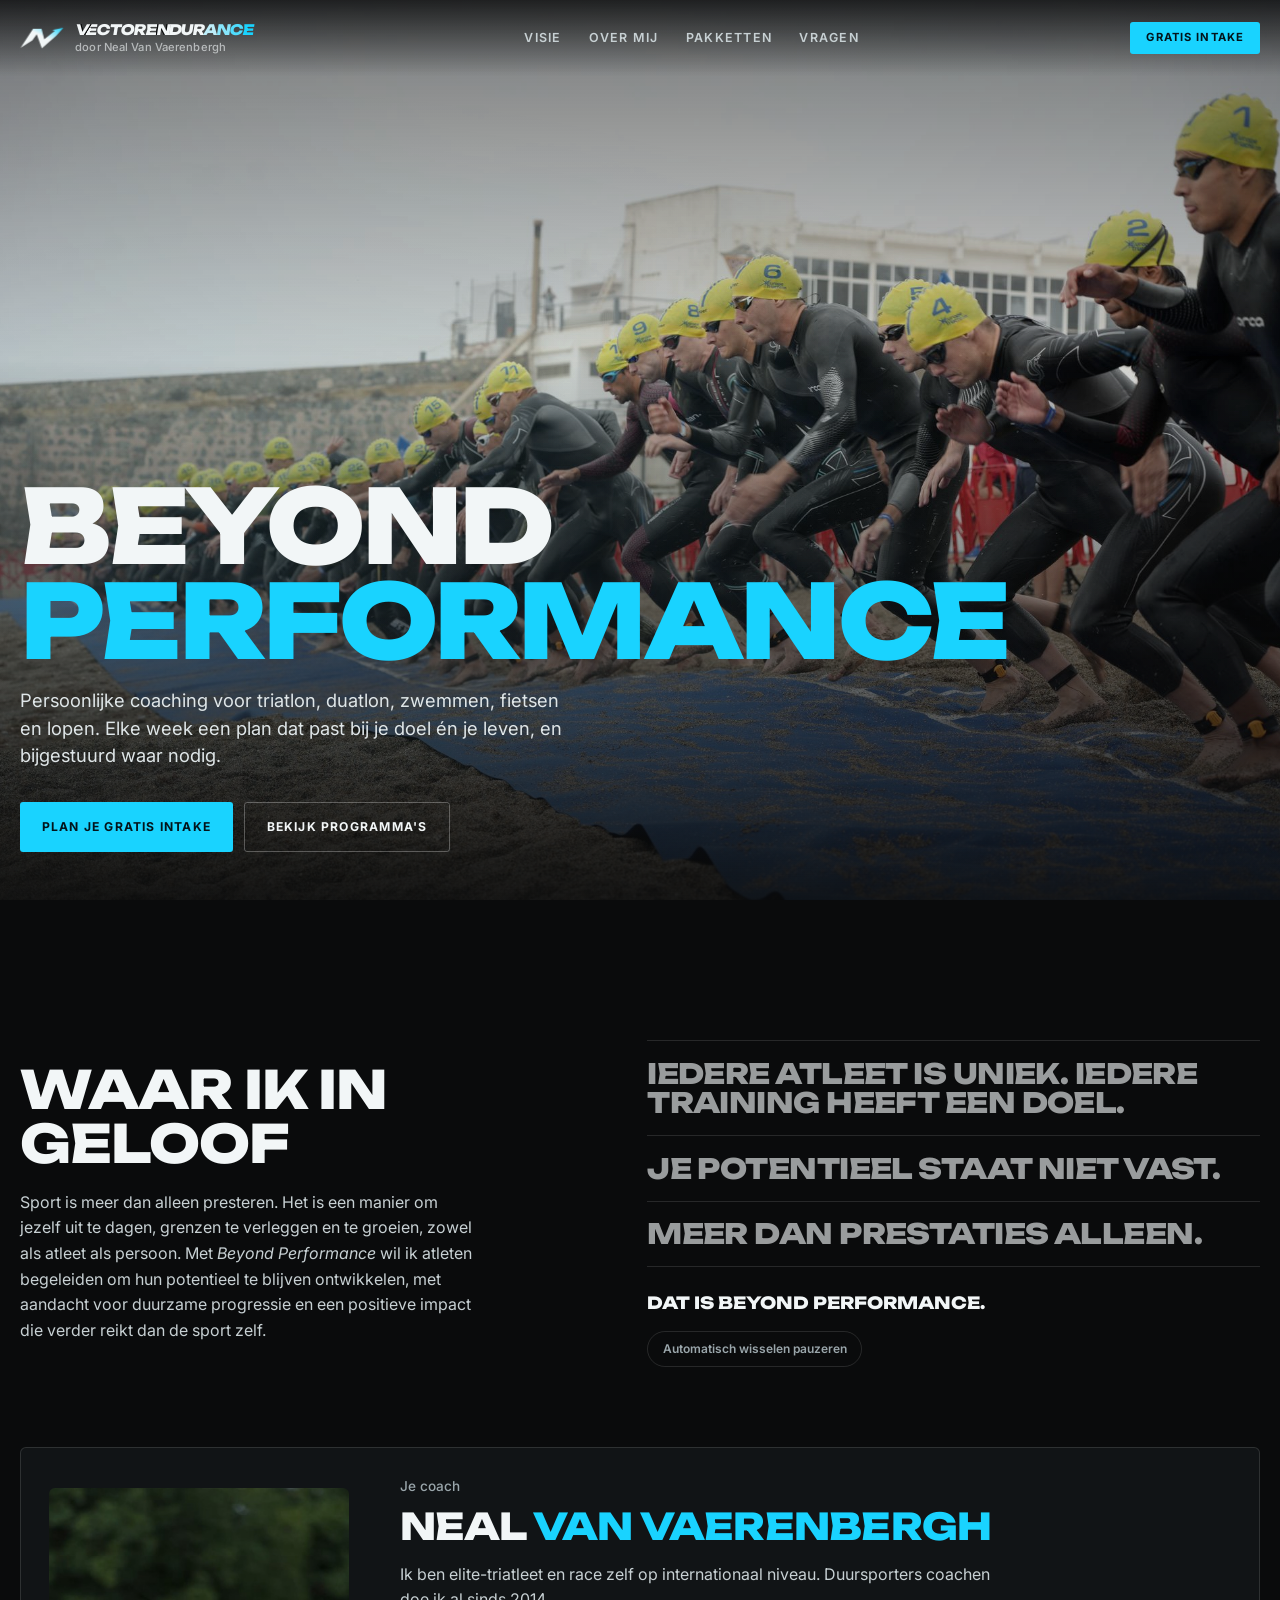
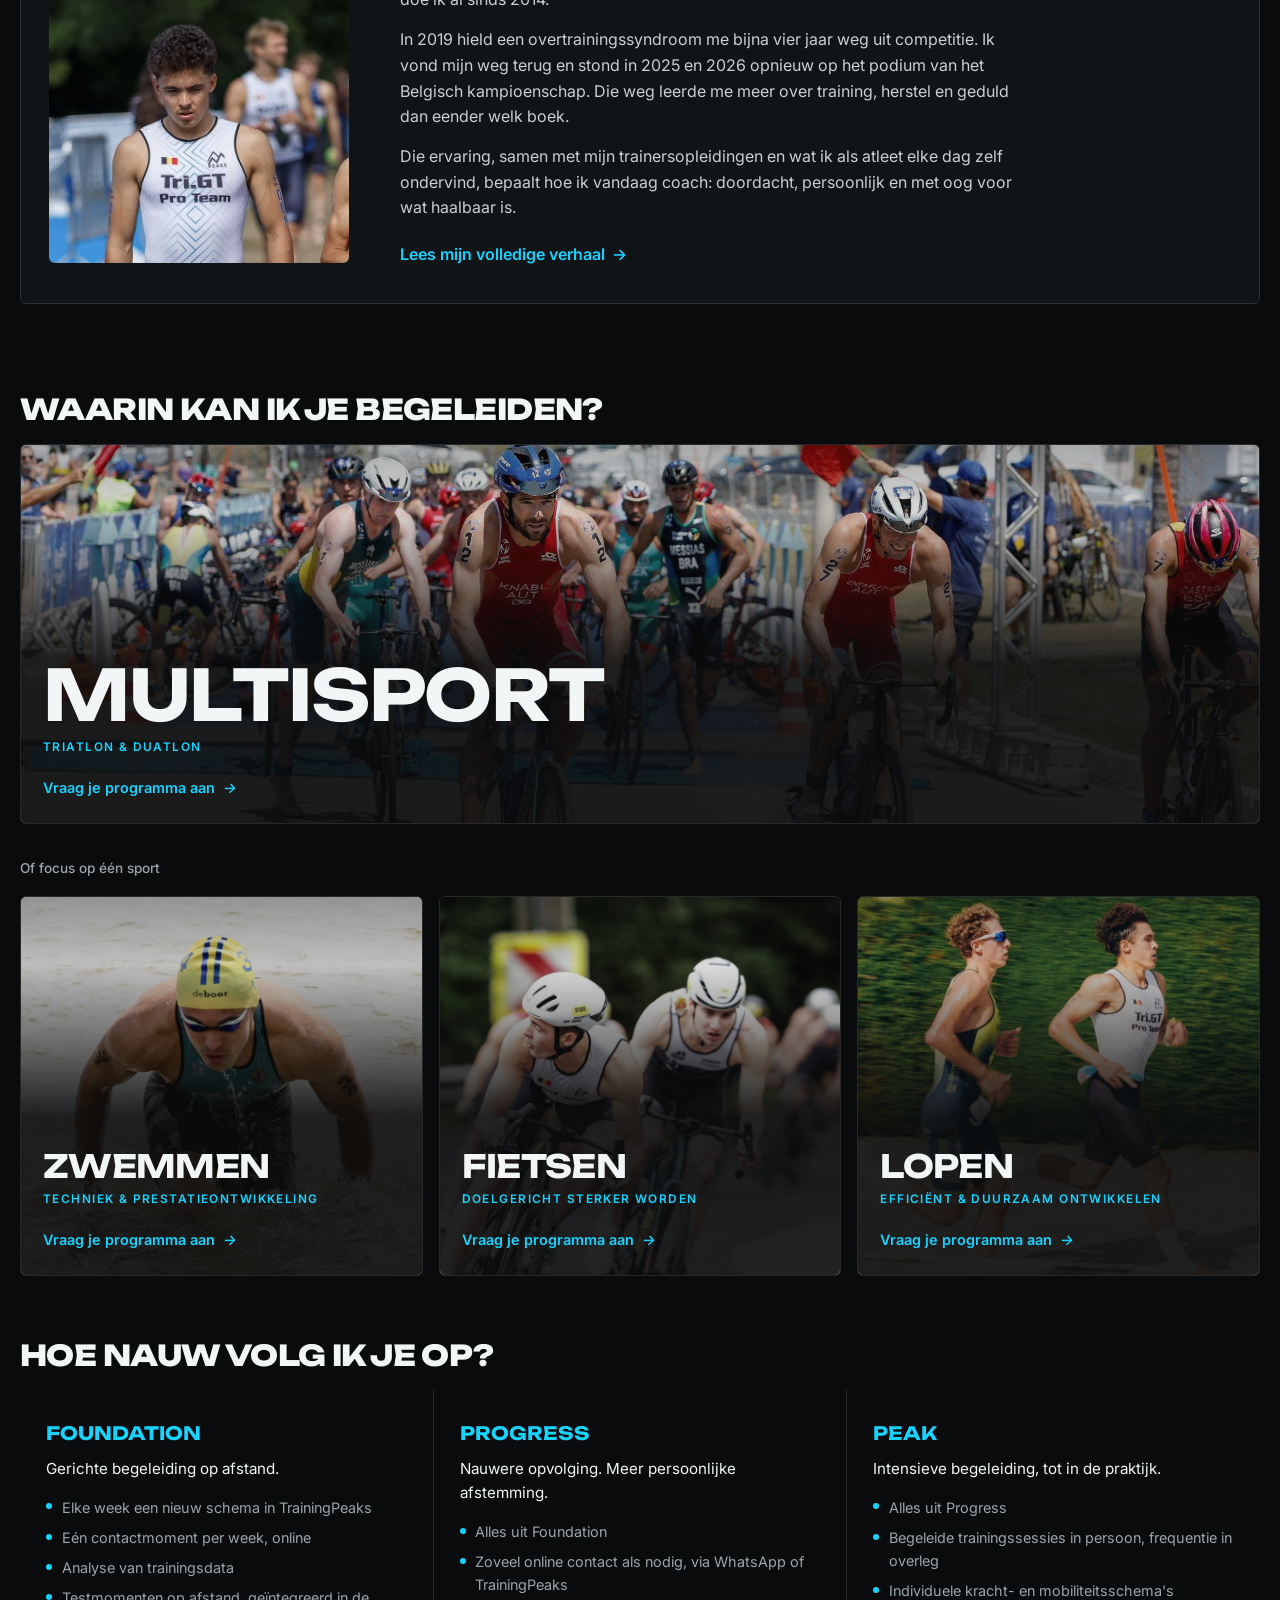
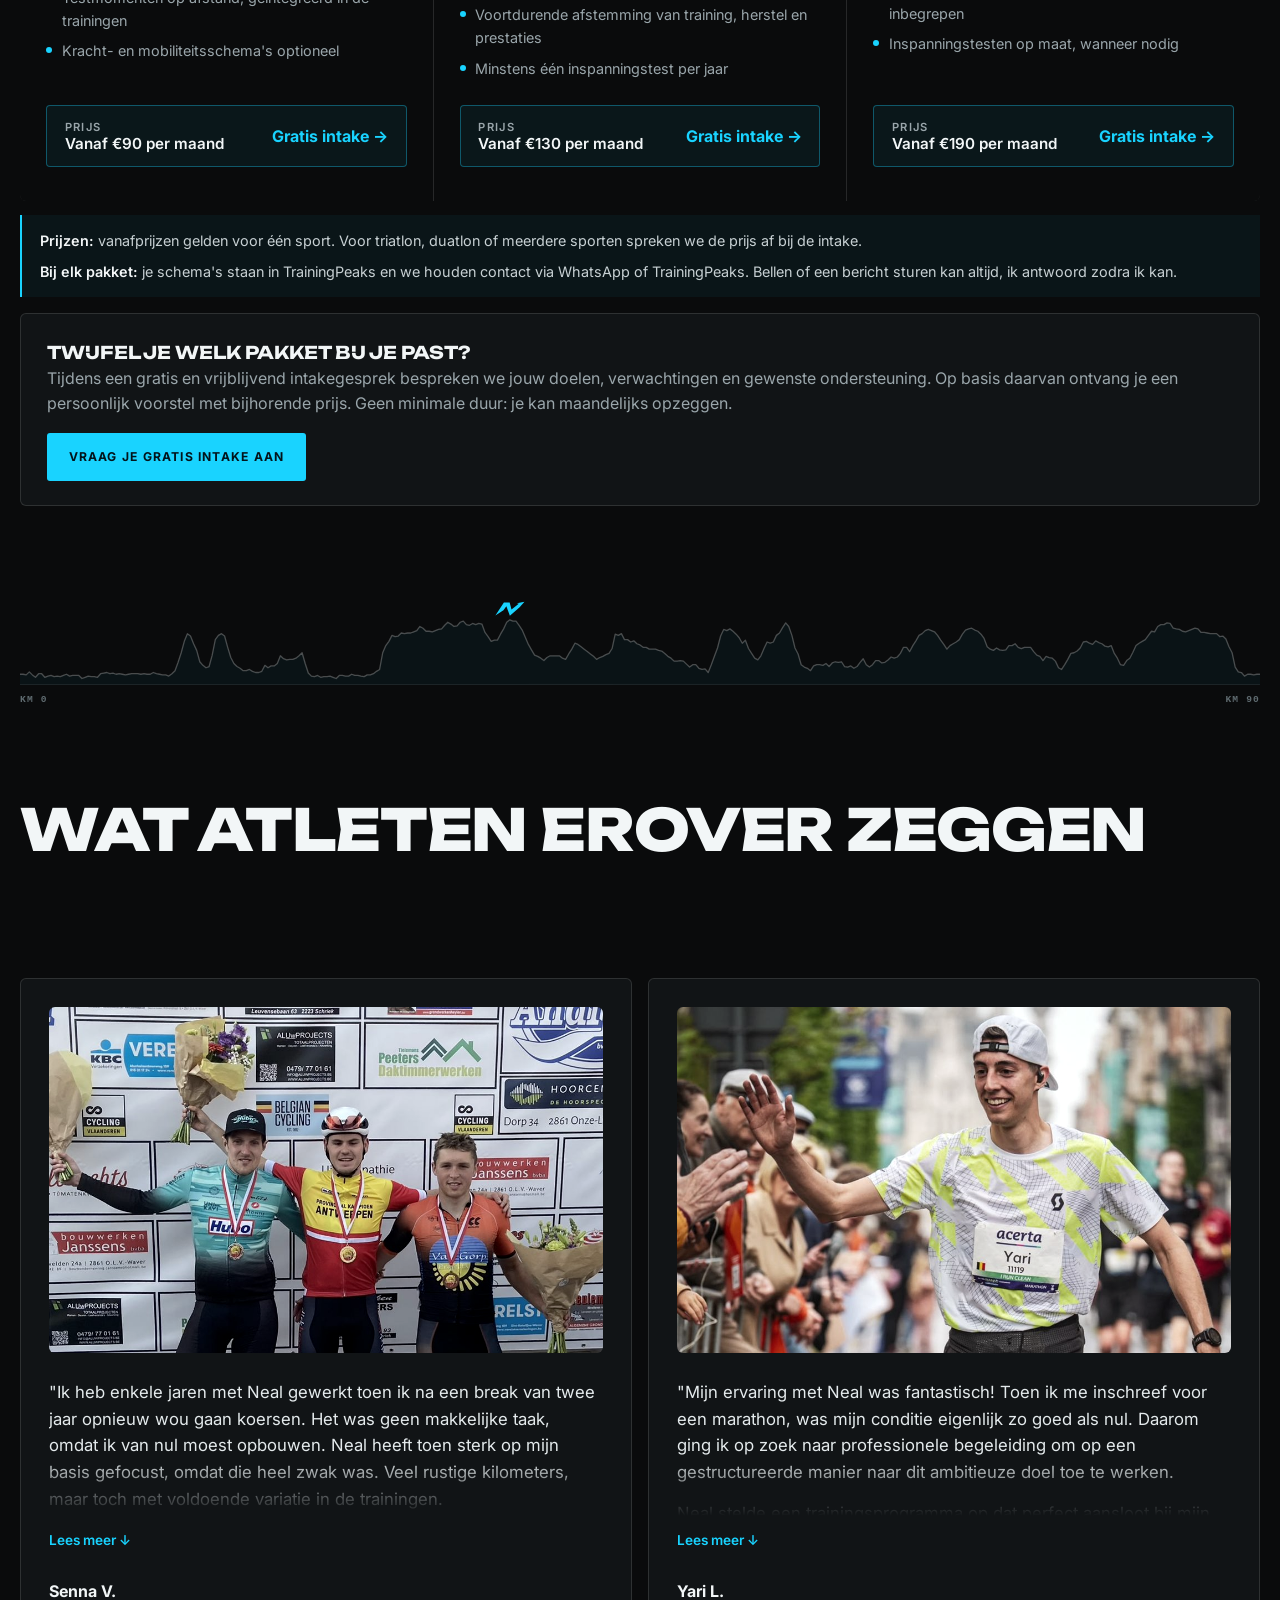
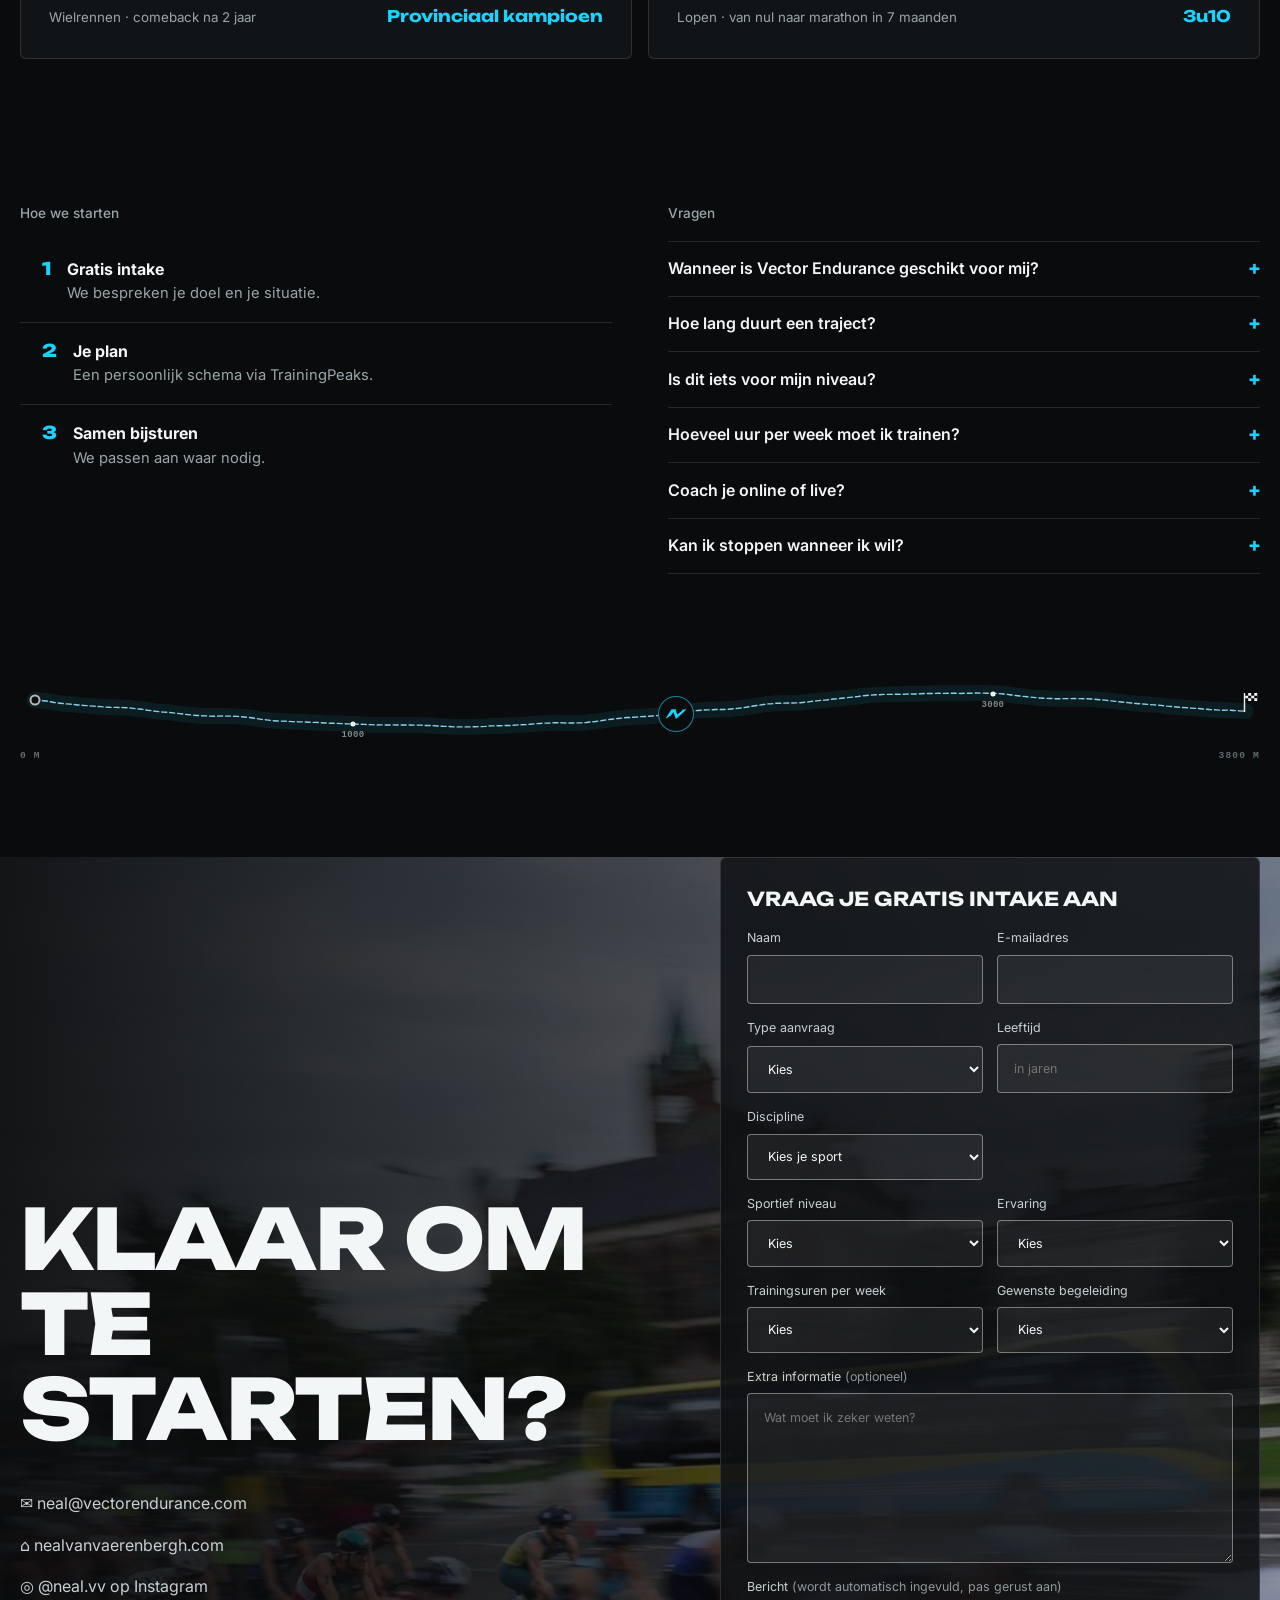
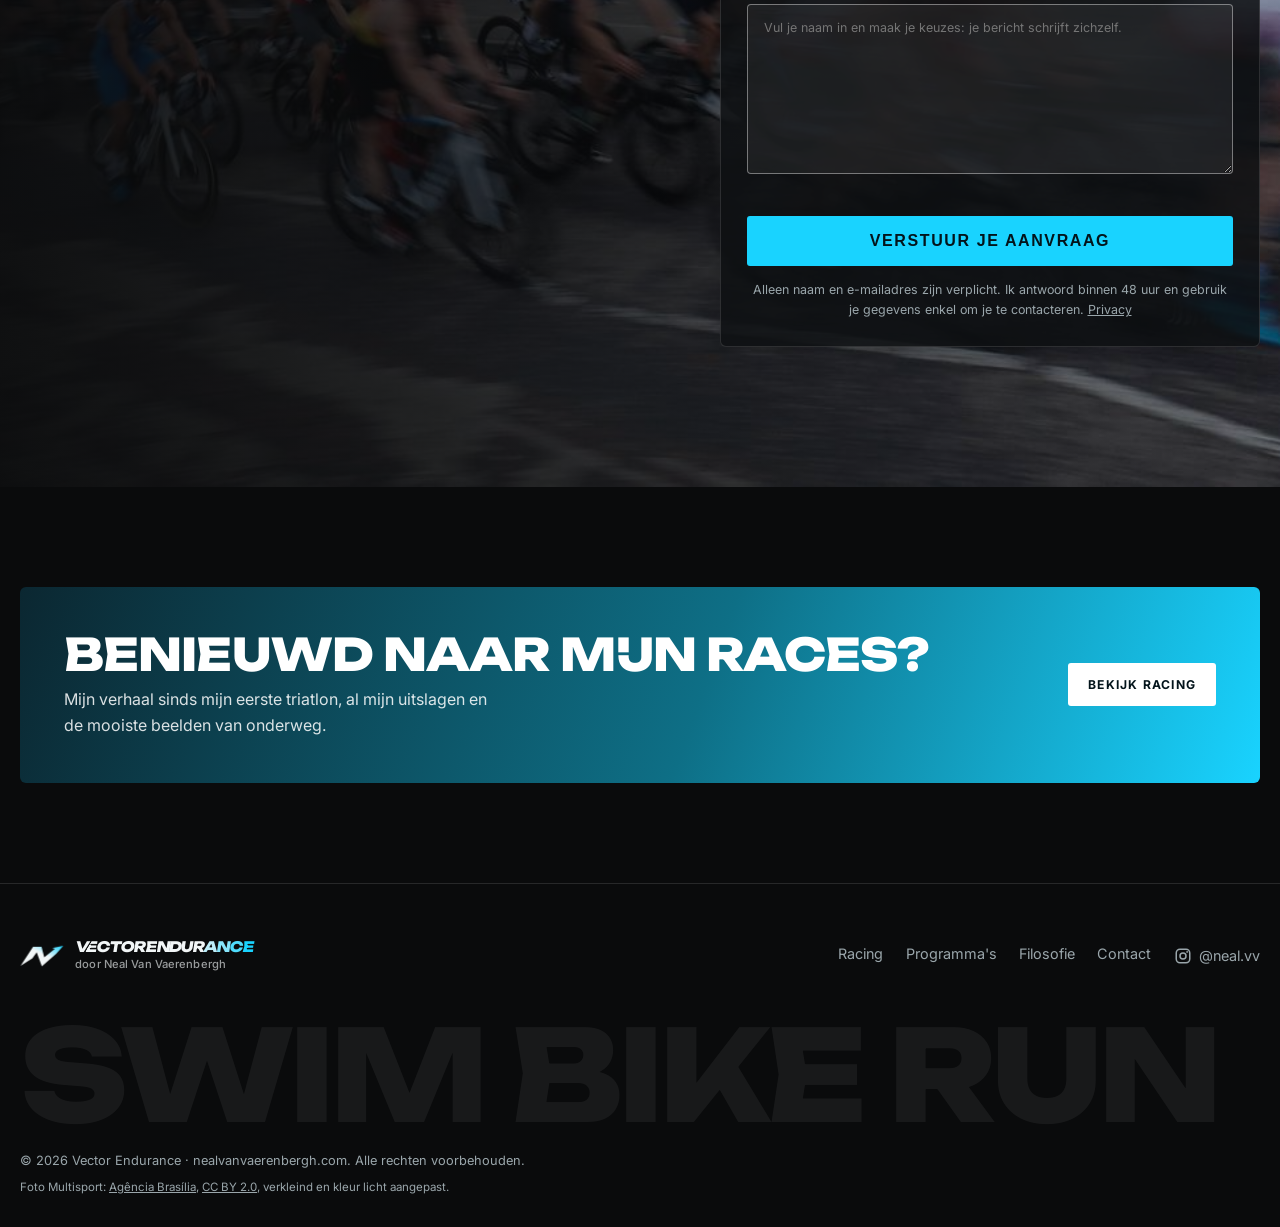
==== commit ed411f0e: "Update stylesheet and script version to v8 across multiple HTML files for consistency" ====
--- a/coaching.html
+++ b/coaching.html
@@ -21,7 +21,7 @@
 <meta name="theme-color" content="#0a0b0c">
 <link rel="icon" type="image/svg+xml" href="favicon.svg">
 <link rel="apple-touch-icon" href="apple-touch-icon.png">
-<link rel="stylesheet" href="logos.css?v=6">
+<link rel="stylesheet" href="logos.css?v=8">
 <link rel="preconnect" href="https://fonts.googleapis.com">
 <link rel="preconnect" href="https://fonts.gstatic.com" crossorigin>
 <link href="https://fonts.googleapis.com/css2?family=Unbounded:wght@700;800&family=Inter:wght@400;500;600&display=swap" rel="stylesheet">
@@ -610,7 +610,7 @@
   </div>
 </footer>
 
-<script src="logos.js?v=7"></script>
+<script src="logos.js?v=8"></script>
 <script>
   // Header achtergrond bij scrollen
   const header = document.querySelector('header');
--- a/logos.css
+++ b/logos.css
@@ -22,7 +22,9 @@
 .lw-name .ch.sp { width: .2em; }
 .lw-name .lig-top { z-index: 2; text-shadow: .035em 0 var(--logo-bg), .035em -.02em var(--logo-bg), .035em .02em var(--logo-bg), .05em 0 var(--logo-bg); }
 .lw-name .lig-under { z-index: 1; margin-left: -.24em; }
-.lw-name .lig-over { z-index: 2; margin-left: -.24em; text-shadow: -.035em 0 var(--logo-bg), -.035em -.02em var(--logo-bg), -.035em .02em var(--logo-bg), -.05em 0 var(--logo-bg); }
+.lw-name .lig-over { z-index: 2; margin-left: -.12em; text-shadow: -.035em 0 var(--logo-bg), -.035em -.02em var(--logo-bg), -.035em .02em var(--logo-bg), -.05em 0 var(--logo-bg); }
+/* EA (NEAL): het bovenste streepje van de E loopt door tot onder de A, zodat er geen gat is */
+.lw-name .lig-ext::after { content: ''; display: inline-block; vertical-align: baseline; position: relative; top: -.565em; width: .26em; height: .185em; margin-left: -0.028em; margin-right: -0.232em; background: currentColor; }
 .lw-name .lig-nudge { z-index: 2; margin-left: -.06em; text-shadow: -.025em 0 var(--logo-bg), -.025em -.015em var(--logo-bg), -.025em .015em var(--logo-bg); }
 .lw-name small { margin-top: 3px; }
 .lw { line-height: 1.12; font-size: .9rem; font-weight: 600; color: var(--logo-fg); white-space: nowrap; }
